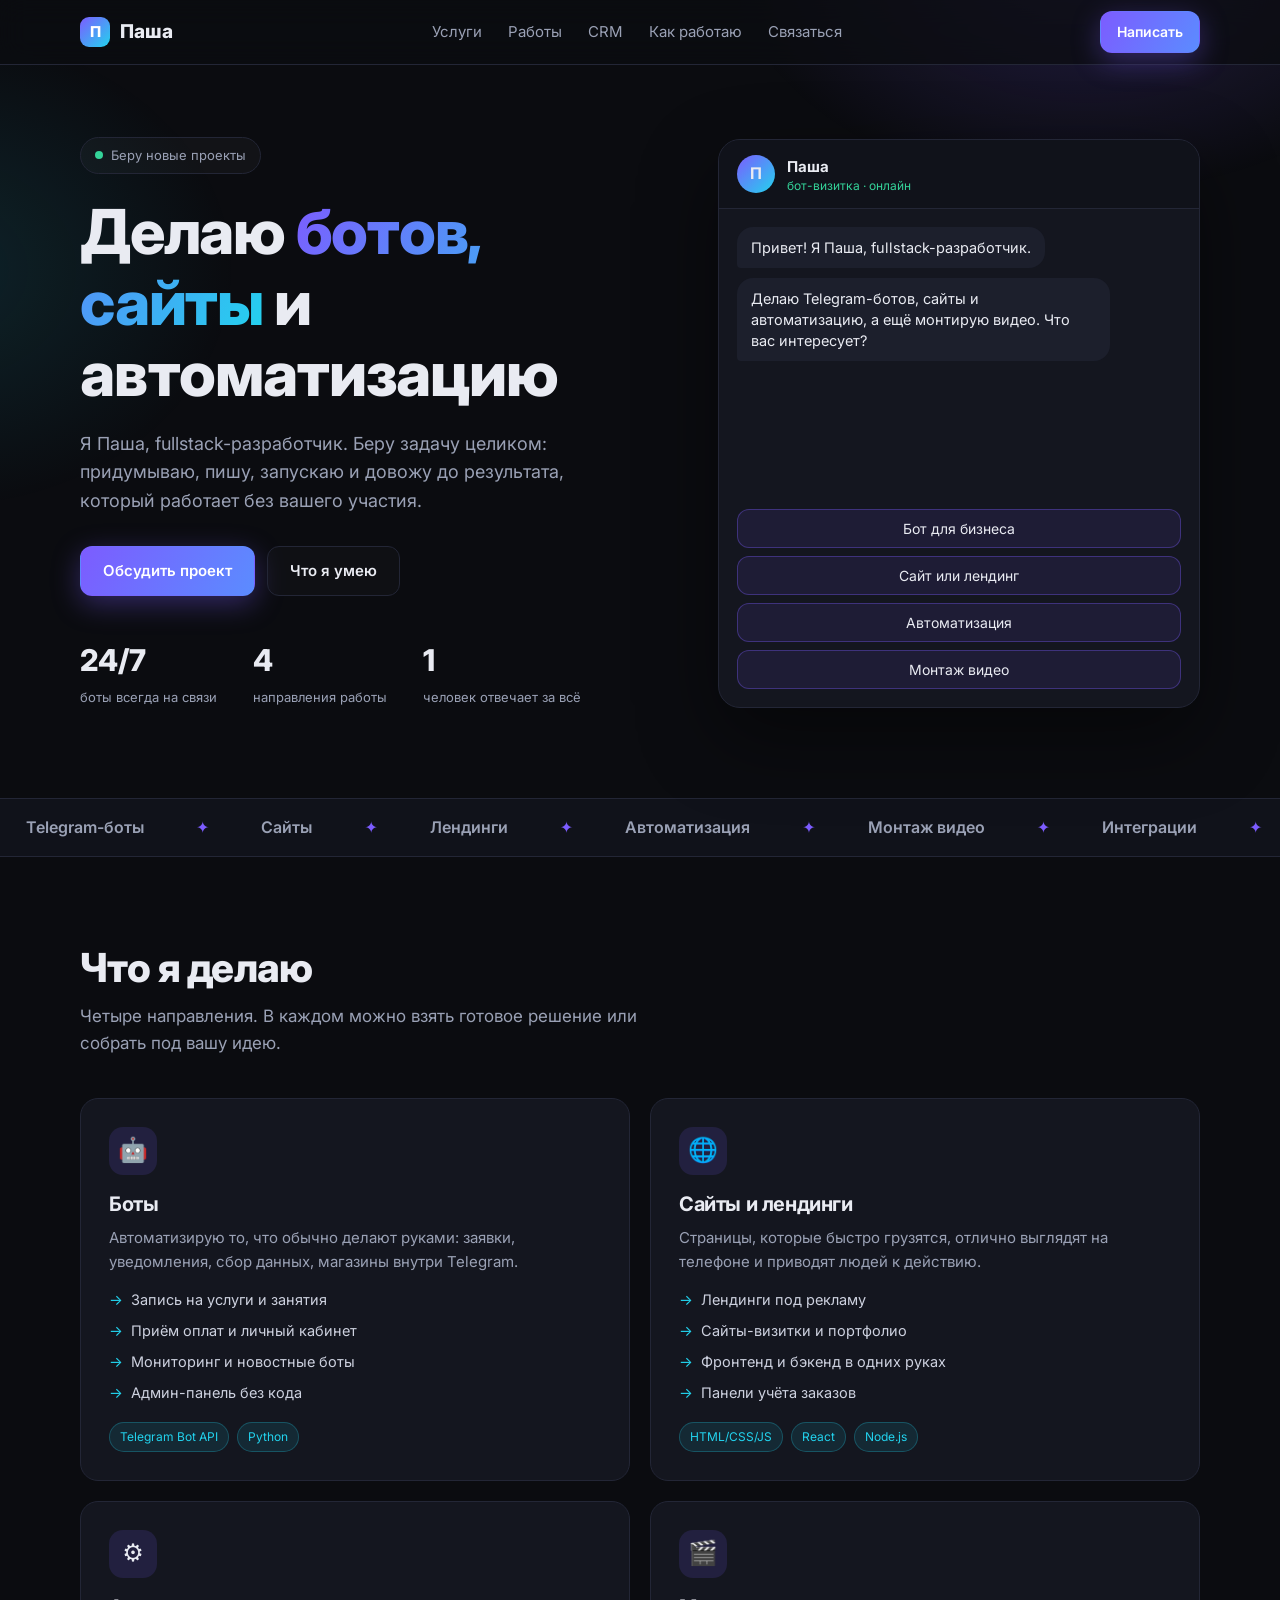
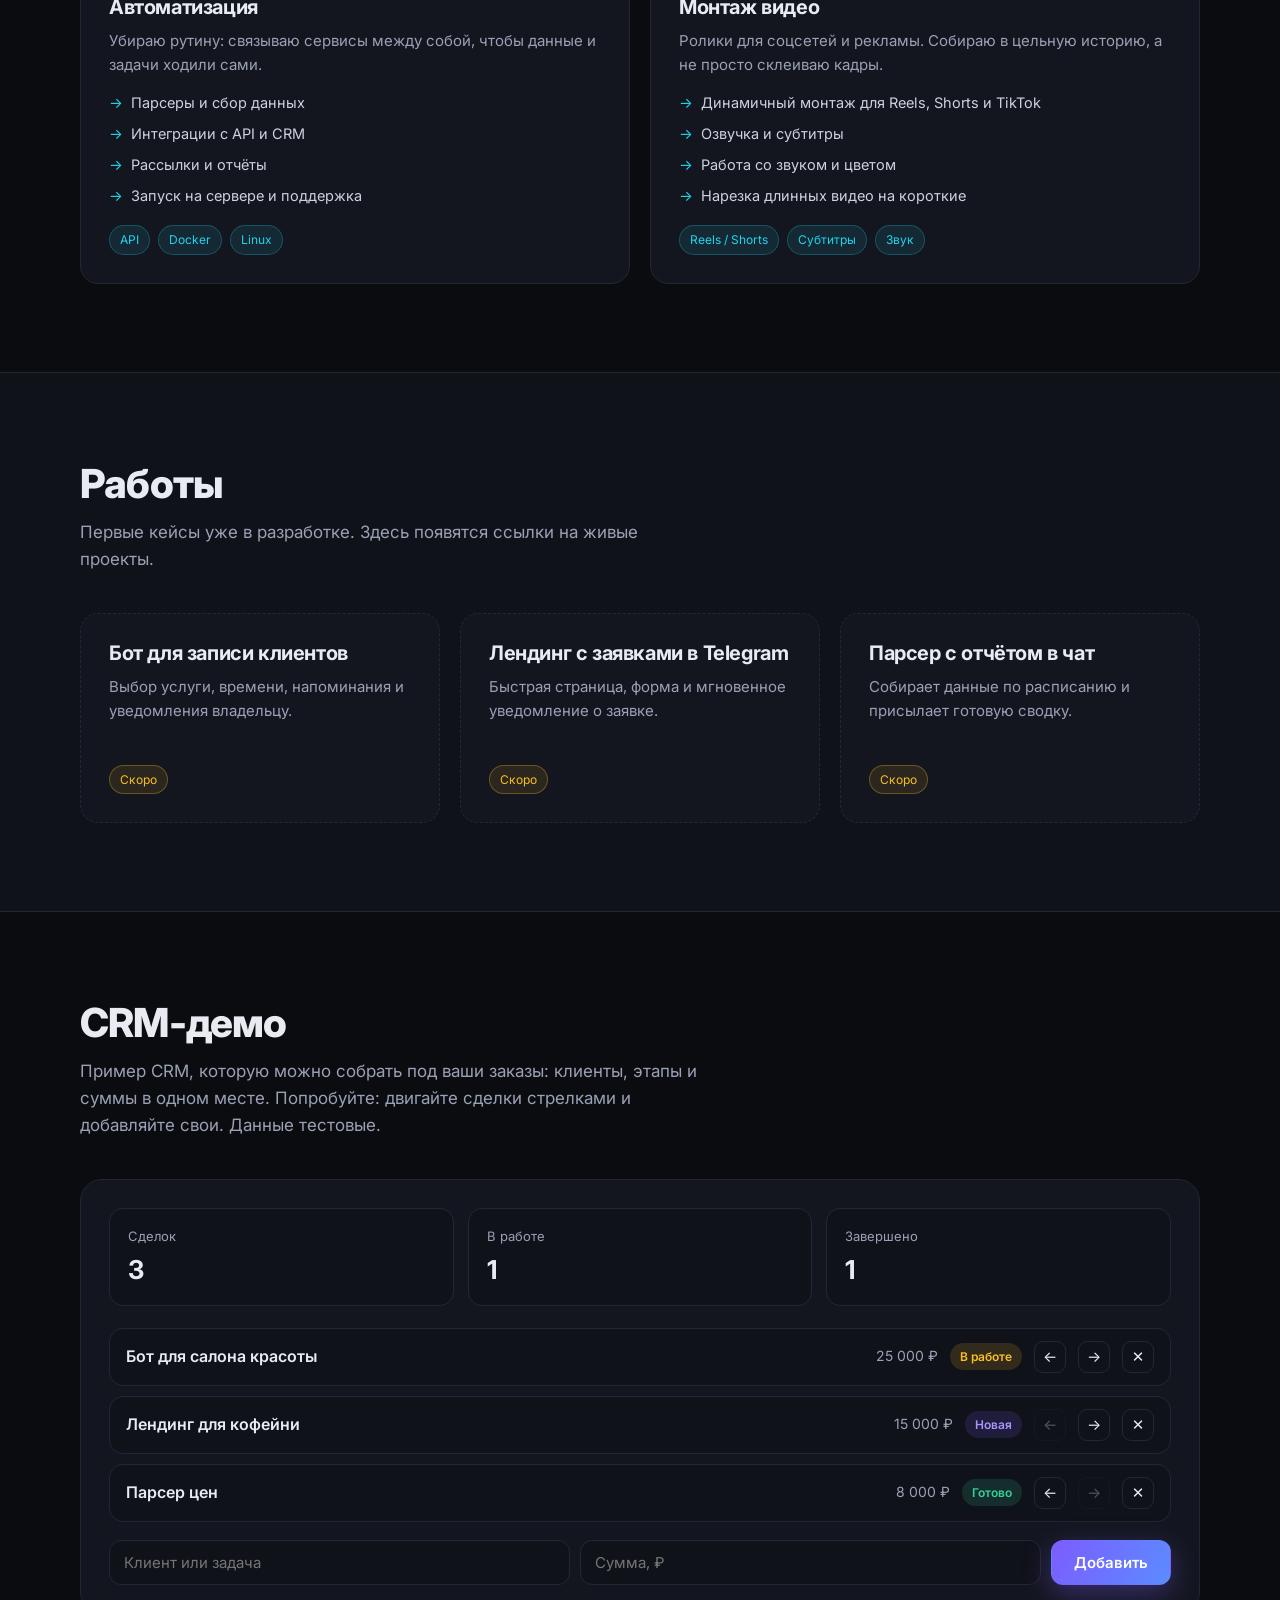
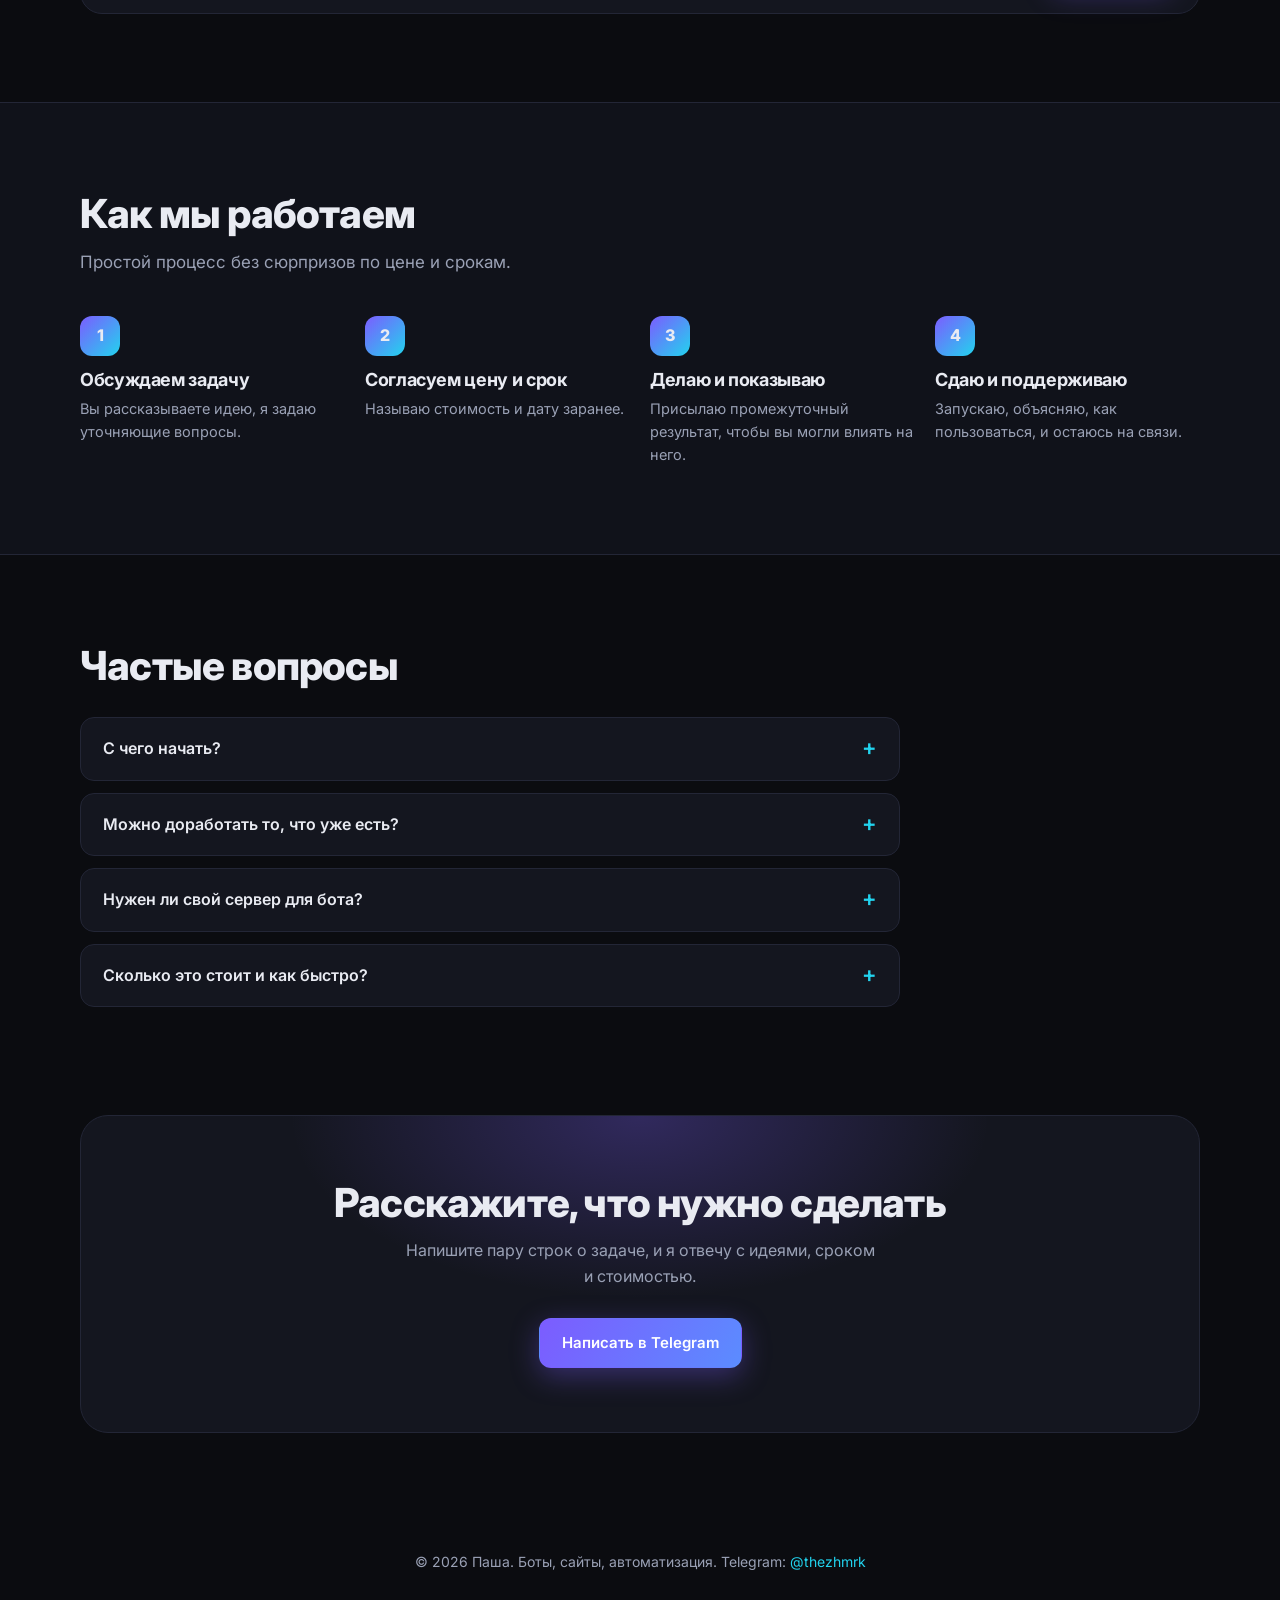
==== index.html @ 97ce2afe "Rename index.html портфолио github to index.html" ====
<!doctype html>
<html lang="ru">
<head>
<meta charset="utf-8">
<meta name="viewport" content="width=device-width, initial-scale=1, viewport-fit=cover">
<title>Паша — fullstack-разработчик: боты, сайты, автоматизация</title>
<meta name="description" content="Паша — fullstack-разработчик. Делаю Telegram-ботов, сайты, лендинги и автоматизацию под ключ.">
<meta name="theme-color" content="#0b0c10">
<meta property="og:title" content="Паша — fullstack-разработчик">
<meta property="og:description" content="Боты, сайты, лендинги и автоматизация под ключ.">
<meta property="og:type" content="website">
<link rel="preconnect" href="https://fonts.googleapis.com">
<link rel="preconnect" href="https://fonts.gstatic.com" crossorigin>
<link href="https://fonts.googleapis.com/css2?family=Inter:wght@400;500;600;700;800&display=swap" rel="stylesheet">
<style>
:root{
  --bg:#0b0c10; --bg2:#10121a; --card:#14161f; --line:#232636;
  --text:#e9ebf2; --muted:#9aa1b5;
  --accent:#7c5cff; --accent2:#22d3ee; --ok:#34d399; --warn:#fbbf24;
  --radius:18px;
}
*{box-sizing:border-box;margin:0;padding:0}
html{scroll-behavior:smooth;scroll-padding-top:80px}
body{
  background:var(--bg);color:var(--text);
  font-family:Inter,system-ui,-apple-system,"Segoe UI",Roboto,sans-serif;
  line-height:1.6;-webkit-font-smoothing:antialiased;overflow-x:hidden;
}
body::before{
  content:"";position:fixed;inset:0;z-index:-1;pointer-events:none;
  background:
    radial-gradient(600px 400px at 85% -5%,rgba(124,92,255,.22),transparent 60%),
    radial-gradient(500px 400px at -5% 30%,rgba(34,211,238,.12),transparent 60%);
}
a{color:inherit;text-decoration:none}
.wrap{width:min(1120px,100% - 40px);margin-inline:auto}
section{padding:88px 0}
h1,h2,h3{line-height:1.15;letter-spacing:-.02em}
h2{font-size:clamp(28px,4vw,40px);font-weight:800;margin-bottom:12px}
.lead{color:var(--muted);max-width:620px;font-size:17px;margin-bottom:40px}
.grad{background:linear-gradient(120deg,var(--accent),var(--accent2));-webkit-background-clip:text;background-clip:text;color:transparent}

/* nav */
header{
  position:sticky;top:0;z-index:50;
  background:rgba(11,12,16,.75);backdrop-filter:blur(14px);-webkit-backdrop-filter:blur(14px);
  border-bottom:1px solid var(--line);
}
.nav{display:flex;align-items:center;justify-content:space-between;height:64px;gap:16px}
.logo{font-weight:800;font-size:19px;display:flex;align-items:center;gap:10px}
.logo i{
  width:30px;height:30px;border-radius:9px;display:grid;place-items:center;font-style:normal;font-size:15px;
  background:linear-gradient(135deg,var(--accent),var(--accent2));color:#fff;
}
.links{display:flex;gap:26px;font-size:15px;color:var(--muted)}
.links a:hover{color:var(--text)}
.btn{
  display:inline-flex;align-items:center;justify-content:center;gap:8px;
  padding:12px 22px;border-radius:12px;font-weight:600;font-size:15px;cursor:pointer;border:1px solid transparent;
  transition:transform .15s,box-shadow .2s,background .2s;font-family:inherit;
}
.btn:active{transform:scale(.97)}
.btn.primary{background:linear-gradient(120deg,var(--accent),#5b8cff);color:#fff;box-shadow:0 8px 28px rgba(124,92,255,.35)}
.btn.primary:hover{box-shadow:0 10px 36px rgba(124,92,255,.55);transform:translateY(-1px)}
.btn.ghost{border-color:var(--line);background:rgba(255,255,255,.02);color:var(--text)}
.btn.ghost:hover{border-color:var(--accent);background:rgba(124,92,255,.08)}
.btn.sm{padding:9px 16px;font-size:14px}

/* hero */
.hero{padding-top:72px}
.hero-grid{display:grid;grid-template-columns:1.1fr .9fr;gap:48px;align-items:center}
.badge{
  display:inline-flex;align-items:center;gap:8px;padding:7px 14px;border-radius:99px;
  border:1px solid var(--line);background:rgba(255,255,255,.03);font-size:13px;color:var(--muted);margin-bottom:22px;
}
.dot{width:8px;height:8px;border-radius:50%;background:var(--ok);box-shadow:0 0 0 0 rgba(52,211,153,.7);animation:pulse 2s infinite}
@keyframes pulse{70%{box-shadow:0 0 0 9px rgba(52,211,153,0)}100%{box-shadow:0 0 0 0 rgba(52,211,153,0)}}
.hero h1{font-size:clamp(36px,6vw,62px);font-weight:800;margin-bottom:20px}
.hero p.sub{font-size:18px;color:var(--muted);max-width:540px;margin-bottom:30px}
.cta{display:flex;flex-wrap:wrap;gap:12px;margin-bottom:40px}
.stats{display:flex;gap:36px;flex-wrap:wrap}
.stat b{display:block;font-size:30px;font-weight:800}
.stat span{font-size:13px;color:var(--muted)}

/* chat */
.chat{
  background:var(--card);border:1px solid var(--line);border-radius:22px;overflow:hidden;
  box-shadow:0 30px 80px rgba(0,0,0,.45);
}
.chat-top{display:flex;align-items:center;gap:12px;padding:14px 18px;border-bottom:1px solid var(--line);background:var(--bg2)}
.ava{width:38px;height:38px;border-radius:50%;display:grid;place-items:center;font-weight:700;background:linear-gradient(135deg,var(--accent),var(--accent2))}
.chat-top small{display:block;color:var(--ok);font-size:12px;line-height:1.2}
.chat-top strong{font-size:15px;line-height:1.2}
.back{
  margin-left:auto;font-family:inherit;font-size:13px;font-weight:600;color:var(--text);cursor:pointer;
  padding:7px 12px;border-radius:10px;background:rgba(124,92,255,.14);border:1px solid rgba(124,92,255,.4);transition:.2s;
}
.back:hover{background:rgba(124,92,255,.3)}
.back[hidden]{display:none}
.opts button.ghost{background:transparent;border-color:var(--line);color:var(--muted)}
.opts button.ghost:hover{border-color:var(--accent);color:var(--text)}
.msgs{padding:18px;height:300px;overflow-y:auto;display:flex;flex-direction:column;gap:10px;scrollbar-width:thin}
.msg{max-width:84%;padding:10px 14px;border-radius:16px;font-size:14.5px;line-height:1.45;animation:pop .25s ease}
@keyframes pop{from{opacity:0;transform:translateY(6px)}to{opacity:1;transform:none}}
.msg.bot{background:#1c1f2c;border-bottom-left-radius:4px;align-self:flex-start}
.msg.me{background:linear-gradient(120deg,var(--accent),#5b8cff);border-bottom-right-radius:4px;align-self:flex-end}
.typing{display:flex;gap:4px;padding:14px}
.typing span{width:6px;height:6px;border-radius:50%;background:var(--muted);animation:bl 1s infinite}
.typing span:nth-child(2){animation-delay:.15s}.typing span:nth-child(3){animation-delay:.3s}
@keyframes bl{0%,60%,100%{opacity:.3}30%{opacity:1}}
.opts{display:flex;flex-direction:column;gap:8px;padding:0 18px 18px}
.opts button{
  font-family:inherit;font-size:14px;color:var(--text);padding:10px 14px;border-radius:12px;cursor:pointer;
  background:rgba(124,92,255,.1);border:1px solid rgba(124,92,255,.35);transition:.2s;text-align:center;
}
.opts button:hover{background:rgba(124,92,255,.25)}

/* marquee */
.marquee{border-block:1px solid var(--line);background:var(--bg2);overflow:hidden;padding:16px 0}
.track{display:flex;width:max-content;animation:scroll 28s linear infinite}
.track span{padding:0 26px;font-weight:600;color:var(--muted);white-space:nowrap}
.track span::after{content:"✦";margin-left:52px;color:var(--accent)}
@keyframes scroll{to{transform:translateX(-50%)}}

/* cards */
.grid3{display:grid;grid-template-columns:repeat(3,1fr);gap:20px}
.grid4{display:grid;grid-template-columns:repeat(2,1fr);gap:20px}
.card{
  background:var(--card);border:1px solid var(--line);border-radius:var(--radius);padding:28px;
  transition:transform .25s,border-color .25s,box-shadow .25s;
}
.card:hover{transform:translateY(-4px);border-color:rgba(124,92,255,.55);box-shadow:0 18px 50px rgba(124,92,255,.12)}
.ico{width:48px;height:48px;border-radius:14px;display:grid;place-items:center;font-size:24px;margin-bottom:18px;background:rgba(124,92,255,.14)}
.card h3{font-size:20px;margin-bottom:10px}
.card p{color:var(--muted);font-size:15px;margin-bottom:14px}
.card ul{list-style:none;display:grid;gap:8px;font-size:14.5px}
.card li{padding-left:22px;position:relative;color:#cdd1df}
.card li::before{content:"→";position:absolute;left:0;color:var(--accent2)}
.tags{display:flex;gap:8px;flex-wrap:wrap;margin-top:18px}
.tag{font-size:12px;padding:4px 10px;border-radius:99px;background:rgba(34,211,238,.1);color:var(--accent2);border:1px solid rgba(34,211,238,.25)}

/* works */
.work{min-height:210px;display:flex;flex-direction:column;justify-content:space-between;border-style:dashed}
.work .tag{align-self:flex-start;background:rgba(251,191,36,.1);color:var(--warn);border-color:rgba(251,191,36,.3)}

/* crm */
.crm{background:var(--card);border:1px solid var(--line);border-radius:22px;padding:28px}
.crm-stats{display:grid;grid-template-columns:repeat(3,1fr);gap:14px;margin-bottom:22px}
.crm-stats div{background:var(--bg2);border:1px solid var(--line);border-radius:14px;padding:14px 18px}
.crm-stats small{color:var(--muted);font-size:13px}
.crm-stats b{display:block;font-size:26px}
.deals{display:grid;gap:10px;margin-bottom:18px;min-height:60px}
.deal{
  display:flex;align-items:center;gap:12px;padding:12px 16px;border-radius:14px;background:var(--bg2);border:1px solid var(--line);
  animation:pop .25s ease;flex-wrap:wrap;
}
.deal .n{flex:1;min-width:120px;font-weight:600;word-break:break-word}
.deal .s{color:var(--muted);font-size:14px}
.stage{font-size:12px;font-weight:600;padding:4px 10px;border-radius:99px}
.st0{background:rgba(124,92,255,.15);color:#a994ff}
.st1{background:rgba(251,191,36,.14);color:var(--warn)}
.st2{background:rgba(52,211,153,.14);color:var(--ok)}
.deal button{
  width:32px;height:32px;border-radius:9px;border:1px solid var(--line);background:transparent;color:var(--text);
  cursor:pointer;font-size:15px;transition:.2s;font-family:inherit;
}
.deal button:hover:not(:disabled){border-color:var(--accent);background:rgba(124,92,255,.15)}
.deal button:disabled{opacity:.3;cursor:default}
.crm form{display:flex;gap:10px;flex-wrap:wrap}
.crm input{
  flex:1;min-width:140px;padding:12px 14px;border-radius:12px;border:1px solid var(--line);
  background:var(--bg2);color:var(--text);font-family:inherit;font-size:15px;outline:none;
}
.crm input:focus{border-color:var(--accent)}

/* process */
.steps{display:grid;grid-template-columns:repeat(4,1fr);gap:20px;counter-reset:s}
.step{counter-increment:s;position:relative;padding-top:54px}
.step::before{
  content:counter(s);position:absolute;top:0;left:0;width:40px;height:40px;border-radius:12px;display:grid;place-items:center;
  font-weight:800;background:linear-gradient(135deg,var(--accent),var(--accent2));
}
.step h3{font-size:18px;margin-bottom:6px}
.step p{color:var(--muted);font-size:14.5px}

/* faq */
.faq{display:grid;gap:12px;max-width:820px}
details{background:var(--card);border:1px solid var(--line);border-radius:14px;padding:18px 22px;transition:border-color .2s}
details[open]{border-color:rgba(124,92,255,.5)}
summary{cursor:pointer;font-weight:600;list-style:none;display:flex;justify-content:space-between;gap:12px}
summary::-webkit-details-marker{display:none}
summary::after{content:"+";color:var(--accent2);font-size:22px;line-height:1;transition:transform .2s}
details[open] summary::after{transform:rotate(45deg)}
details p{margin-top:12px;color:var(--muted)}

/* contact */
.contact{
  text-align:center;border-radius:28px;padding:64px 24px;border:1px solid var(--line);
  background:radial-gradient(500px 260px at 50% 0,rgba(124,92,255,.28),transparent 70%),var(--card);
}
.contact p{color:var(--muted);max-width:480px;margin:0 auto 28px}
footer{padding:30px 0 40px;text-align:center;color:var(--muted);font-size:14px}
footer a{color:var(--accent2)}

/* reveal */
.rv{opacity:0;transform:translateY(22px);transition:opacity .7s,transform .7s}
.rv.in{opacity:1;transform:none}

@media (max-width:900px){
  .hero-grid{grid-template-columns:1fr}
  .grid3,.grid4{grid-template-columns:1fr}
  .steps{grid-template-columns:1fr 1fr}
  .links{display:none}
  section{padding:64px 0}
}
@media (max-width:520px){
  .steps{grid-template-columns:1fr}
  .crm-stats{grid-template-columns:1fr}
  .stats{gap:24px}
}
@media (prefers-reduced-motion:reduce){
  *{animation:none!important;transition:none!important;scroll-behavior:auto!important}
  .rv{opacity:1;transform:none}
}
</style>
</head>
<body id="top">

<header>
  <div class="wrap nav">
    <a href="#top" class="logo"><i>П</i>Паша</a>
    <nav class="links">
      <a href="#services">Услуги</a>
      <a href="#works">Работы</a>
      <a href="#crm">CRM</a>
      <a href="#process">Как работаю</a>
      <a href="#contact">Связаться</a>
    </nav>
    <a class="btn primary sm" href="https://t.me/thezhmrk" target="_blank" rel="noopener">Написать</a>
  </div>
</header>

<main>
<section class="hero">
  <div class="wrap hero-grid">
    <div class="rv">
      <div class="badge"><span class="dot"></span>Беру новые проекты</div>
      <h1>Делаю <span class="grad">ботов, сайты</span> и автоматизацию</h1>
      <p class="sub">Я Паша, fullstack-разработчик. Беру задачу целиком: придумываю, пишу, запускаю и довожу до результата, который работает без вашего участия.</p>
      <div class="cta">
        <a class="btn primary" href="#contact">Обсудить проект</a>
        <a class="btn ghost" href="#services">Что я умею</a>
      </div>
      <div class="stats">
        <div class="stat"><b>24/7</b><span>боты всегда на связи</span></div>
        <div class="stat"><b>4</b><span>направления работы</span></div>
        <div class="stat"><b>1</b><span>человек отвечает за всё</span></div>
      </div>
    </div>

    <div class="chat rv" aria-label="Демо бота-визитки">
      <div class="chat-top">
        <div class="ava">П</div>
        <div><strong>Паша</strong><small>бот-визитка · онлайн</small></div>
        <button class="back" id="back" type="button" hidden>← Назад</button>
      </div>
      <div class="msgs" id="msgs" aria-live="polite"></div>
      <div class="opts" id="opts"></div>
    </div>
  </div>
</section>

<div class="marquee" aria-hidden="true">
  <div class="track">
    <span>Telegram-боты</span><span>Сайты</span><span>Лендинги</span><span>Автоматизация</span><span>Монтаж видео</span><span>Интеграции</span><span>Fullstack</span>
    <span>Telegram-боты</span><span>Сайты</span><span>Лендинги</span><span>Автоматизация</span><span>Монтаж видео</span><span>Интеграции</span><span>Fullstack</span>
  </div>
</div>

<section id="services">
  <div class="wrap">
    <h2 class="rv">Что я делаю</h2>
    <p class="lead rv">Четыре направления. В каждом можно взять готовое решение или собрать под вашу идею.</p>
    <div class="grid4">
      <article class="card rv">
        <div class="ico">🤖</div>
        <h3>Боты</h3>
        <p>Автоматизирую то, что обычно делают руками: заявки, уведомления, сбор данных, магазины внутри Telegram.</p>
        <ul>
          <li>Запись на услуги и занятия</li>
          <li>Приём оплат и личный кабинет</li>
          <li>Мониторинг и новостные боты</li>
          <li>Админ-панель без кода</li>
        </ul>
        <div class="tags"><span class="tag">Telegram Bot API</span><span class="tag">Python</span></div>
      </article>
      <article class="card rv">
        <div class="ico">🌐</div>
        <h3>Сайты и лендинги</h3>
        <p>Страницы, которые быстро грузятся, отлично выглядят на телефоне и приводят людей к действию.</p>
        <ul>
          <li>Лендинги под рекламу</li>
          <li>Сайты-визитки и портфолио</li>
          <li>Фронтенд и бэкенд в одних руках</li>
          <li>Панели учёта заказов</li>
        </ul>
        <div class="tags"><span class="tag">HTML/CSS/JS</span><span class="tag">React</span><span class="tag">Node.js</span></div>
      </article>
      <article class="card rv">
        <div class="ico">⚙️</div>
        <h3>Автоматизация</h3>
        <p>Убираю рутину: связываю сервисы между собой, чтобы данные и задачи ходили сами.</p>
        <ul>
          <li>Парсеры и сбор данных</li>
          <li>Интеграции с API и CRM</li>
          <li>Рассылки и отчёты</li>
          <li>Запуск на сервере и поддержка</li>
        </ul>
        <div class="tags"><span class="tag">API</span><span class="tag">Docker</span><span class="tag">Linux</span></div>
      </article>
      <article class="card rv">
        <div class="ico">🎬</div>
        <h3>Монтаж видео</h3>
        <p>Ролики для соцсетей и рекламы. Собираю в цельную историю, а не просто склеиваю кадры.</p>
        <ul>
          <li>Динамичный монтаж для Reels, Shorts и TikTok</li>
          <li>Озвучка и субтитры</li>
          <li>Работа со звуком и цветом</li>
          <li>Нарезка длинных видео на короткие</li>
        </ul>
        <div class="tags"><span class="tag">Reels / Shorts</span><span class="tag">Субтитры</span><span class="tag">Звук</span></div>
      </article>
    </div>
  </div>
</section>

<section id="works" style="background:var(--bg2);border-block:1px solid var(--line)">
  <div class="wrap">
    <h2 class="rv">Работы</h2>
    <p class="lead rv">Первые кейсы уже в разработке. Здесь появятся ссылки на живые проекты.</p>
    <div class="grid3">
      <div class="card work rv"><div><h3>Бот для записи клиентов</h3><p>Выбор услуги, времени, напоминания и уведомления владельцу.</p></div><span class="tag">Скоро</span></div>
      <div class="card work rv"><div><h3>Лендинг с заявками в Telegram</h3><p>Быстрая страница, форма и мгновенное уведомление о заявке.</p></div><span class="tag">Скоро</span></div>
      <div class="card work rv"><div><h3>Парсер с отчётом в чат</h3><p>Собирает данные по расписанию и присылает готовую сводку.</p></div><span class="tag">Скоро</span></div>
    </div>
  </div>
</section>

<section id="crm">
  <div class="wrap">
    <h2 class="rv">CRM-демо</h2>
    <p class="lead rv">Пример CRM, которую можно собрать под ваши заказы: клиенты, этапы и суммы в одном месте. Попробуйте: двигайте сделки стрелками и добавляйте свои. Данные тестовые.</p>
    <div class="crm rv">
      <div class="crm-stats">
        <div><small>Сделок</small><b id="c-all">0</b></div>
        <div><small>В работе</small><b id="c-work">0</b></div>
        <div><small>Завершено</small><b id="c-done">0</b></div>
      </div>
      <div class="deals" id="deals"></div>
      <form id="dealForm">
        <input id="dName" placeholder="Клиент или задача" maxlength="40" required aria-label="Клиент или задача">
        <input id="dSum" type="number" min="0" placeholder="Сумма, ₽" aria-label="Сумма">
        <button class="btn primary" type="submit">Добавить</button>
      </form>
    </div>
  </div>
</section>

<section id="process" style="background:var(--bg2);border-block:1px solid var(--line)">
  <div class="wrap">
    <h2 class="rv">Как мы работаем</h2>
    <p class="lead rv">Простой процесс без сюрпризов по цене и срокам.</p>
    <div class="steps">
      <div class="step rv"><h3>Обсуждаем задачу</h3><p>Вы рассказываете идею, я задаю уточняющие вопросы.</p></div>
      <div class="step rv"><h3>Согласуем цену и срок</h3><p>Называю стоимость и дату заранее.</p></div>
      <div class="step rv"><h3>Делаю и показываю</h3><p>Присылаю промежуточный результат, чтобы вы могли влиять на него.</p></div>
      <div class="step rv"><h3>Сдаю и поддерживаю</h3><p>Запускаю, объясняю, как пользоваться, и остаюсь на связи.</p></div>
    </div>
  </div>
</section>

<section id="faq">
  <div class="wrap">
    <h2 class="rv">Частые вопросы</h2>
    <div class="faq" style="margin-top:28px">
      <details class="rv"><summary>С чего начать?</summary><p>Напишите мне в Telegram и опишите идею своими словами. Остальное уточню сам и предложу решение.</p></details>
      <details class="rv"><summary>Можно доработать то, что уже есть?</summary><p>Да. Могу взять готового бота или сайт, добавить функции, исправить ошибки или перенести на другой хостинг.</p></details>
      <details class="rv"><summary>Нужен ли свой сервер для бота?</summary><p>Бот должен работать постоянно, поэтому ему нужен сервер. Помогу выбрать, настроить и запустить.</p></details>
      <details class="rv"><summary>Сколько это стоит и как быстро?</summary><p>Зависит от задачи. После короткого обсуждения называю точную цену и срок, и они не меняются по ходу работы.</p></details>
    </div>
  </div>
</section>

<section id="contact" style="padding-top:20px">
  <div class="wrap">
    <div class="contact rv">
      <h2>Расскажите, что нужно сделать</h2>
      <p>Напишите пару строк о задаче, и я отвечу с идеями, сроком и стоимостью.</p>
      <a class="btn primary" href="https://t.me/thezhmrk" target="_blank" rel="noopener">Написать в Telegram</a>
    </div>
  </div>
</section>
</main>

<footer>
  <div class="wrap">© <span id="year">2026</span> Паша. Боты, сайты, автоматизация. Telegram: <a href="https://t.me/thezhmrk" target="_blank" rel="noopener">@thezhmrk</a></div>
</footer>

<script>
/* год в подвале */
document.getElementById('year').textContent = new Date().getFullYear();

/* появление блоков при прокрутке */
(function(){
  var els = document.querySelectorAll('.rv');
  if(!('IntersectionObserver' in window)){ els.forEach(function(e){e.classList.add('in')}); return; }
  var io = new IntersectionObserver(function(entries){
    entries.forEach(function(en){ if(en.isIntersecting){ en.target.classList.add('in'); io.unobserve(en.target); } });
  },{threshold:.12});
  els.forEach(function(e){ io.observe(e); });
})();

/* демо-бот */
(function(){
  var msgs = document.getElementById('msgs');
  var opts = document.getElementById('opts');
  var tree = {
    start: {
      text: ['Привет! Я Паша, fullstack-разработчик.', 'Делаю Telegram-ботов, сайты и автоматизацию, а ещё монтирую видео. Что вас интересует?'],
      options: [['Бот для бизнеса','bot'],['Сайт или лендинг','site'],['Автоматизация','auto'],['Монтаж видео','video']]
    },
    menu: {
      text: ['Хорошо, выберите другое направление:'],
      options: [['Бот для бизнеса','bot'],['Сайт или лендинг','site'],['Автоматизация','auto'],['Монтаж видео','video']]
    },
    bot: {
      text: ['Боты принимают заявки, оплаты, отвечают клиентам и шлют уведомления. Работают круглосуточно.', 'Хотите обсудить свою идею?'],
      options: [['Да, написать Паше','contact'],['← Назад','menu']]
    },
    site: {
      text: ['Делаю быстрые лендинги и сайты, которые удобно открывать с телефона. Сразу подключаю заявки в Telegram.', 'Обсудим ваш проект?'],
      options: [['Да, написать Паше','contact'],['← Назад','menu']]
    },
    auto: {
      text: ['Парсеры, интеграции с сервисами, отчёты и рассылки. Всё, что сейчас делается руками, можно отдать скрипту.', 'Расскажете, что хотите автоматизировать?'],
      options: [['Да, написать Паше','contact'],['← Назад','menu']]
    },
    video: {
      text: ['Монтирую ролики для соцсетей и рекламы: ритм, звук, субтитры и озвучка.', 'Есть исходники и идея?'],
      options: [['Да, написать Паше','contact'],['← Назад','menu']]
    },
    contact: { text:['Отлично! Открываю Telegram…'], options:[] }
  };
  function add(text, who){
    var d = document.createElement('div');
    d.className = 'msg ' + who; d.textContent = text;
    msgs.appendChild(d); msgs.scrollTop = msgs.scrollHeight; return d;
  }
  function typing(){
    var d = document.createElement('div');
    d.className = 'msg bot typing'; d.innerHTML = '<span></span><span></span><span></span>';
    msgs.appendChild(d); msgs.scrollTop = msgs.scrollHeight; return d;
  }
  var run = 0, backBtn = document.getElementById('back');
  function play(key){
    var node = tree[key]; opts.innerHTML = '';
    var my = ++run, i = 0;
    backBtn.hidden = (key === 'start' || key === 'menu');
    (function next(){
      if(my !== run) return;
      if(i >= node.text.length){
        node.options.forEach(function(o){
          var b = document.createElement('button'); b.textContent = o[0];
          if(o[1] === 'menu') b.className = 'ghost';
          b.onclick = function(){ add(o[0],'me'); play(o[1]); };
          opts.appendChild(b);
        });
        if(key === 'contact'){ setTimeout(function(){ window.open('https://t.me/thezhmrk','_blank','noopener'); },500); }
        return;
      }
      var t = typing();
      setTimeout(function(){ t.remove(); if(my !== run) return; add(node.text[i],'bot'); i++; next(); }, 500);
    })();
  }
  backBtn.onclick = function(){ add('← Назад','me'); play('menu'); };
  play('start');
})();

/* CRM-демо */
(function(){
  var stages = ['Новая','В работе','Готово'];
  var deals = [
    {n:'Бот для салона красоты', s:25000, st:1},
    {n:'Лендинг для кофейни', s:15000, st:0},
    {n:'Парсер цен', s:8000, st:2}
  ];
  var box = document.getElementById('deals');
  function money(v){ return v ? Number(v).toLocaleString('ru-RU') + ' ₽' : ''; }
  function render(){
    box.innerHTML = '';
    deals.forEach(function(d, i){
      var row = document.createElement('div'); row.className = 'deal';
      var n = document.createElement('span'); n.className = 'n'; n.textContent = d.n;
      var s = document.createElement('span'); s.className = 's'; s.textContent = money(d.s);
      var st = document.createElement('span'); st.className = 'stage st' + d.st; st.textContent = stages[d.st];
      var l = document.createElement('button'); l.textContent = '←'; l.disabled = d.st === 0; l.setAttribute('aria-label','Назад');
      var r = document.createElement('button'); r.textContent = '→'; r.disabled = d.st === 2; r.setAttribute('aria-label','Вперёд');
      var x = document.createElement('button'); x.textContent = '✕'; x.setAttribute('aria-label','Удалить');
      l.onclick = function(){ d.st--; render(); };
      r.onclick = function(){ d.st++; render(); };
      x.onclick = function(){ deals.splice(i,1); render(); };
      [n,s,st,l,r,x].forEach(function(e){ row.appendChild(e); });
      box.appendChild(row);
    });
    document.getElementById('c-all').textContent = deals.length;
    document.getElementById('c-work').textContent = deals.filter(function(d){return d.st===1}).length;
    document.getElementById('c-done').textContent = deals.filter(function(d){return d.st===2}).length;
  }
  document.getElementById('dealForm').addEventListener('submit', function(e){
    e.preventDefault();
    var n = document.getElementById('dName'), s = document.getElementById('dSum');
    if(!n.value.trim()) return;
    deals.unshift({n:n.value.trim(), s:Number(s.value)||0, st:0});
    n.value = ''; s.value = ''; render();
  });
  render();
})();
</script>
</body>
</html>
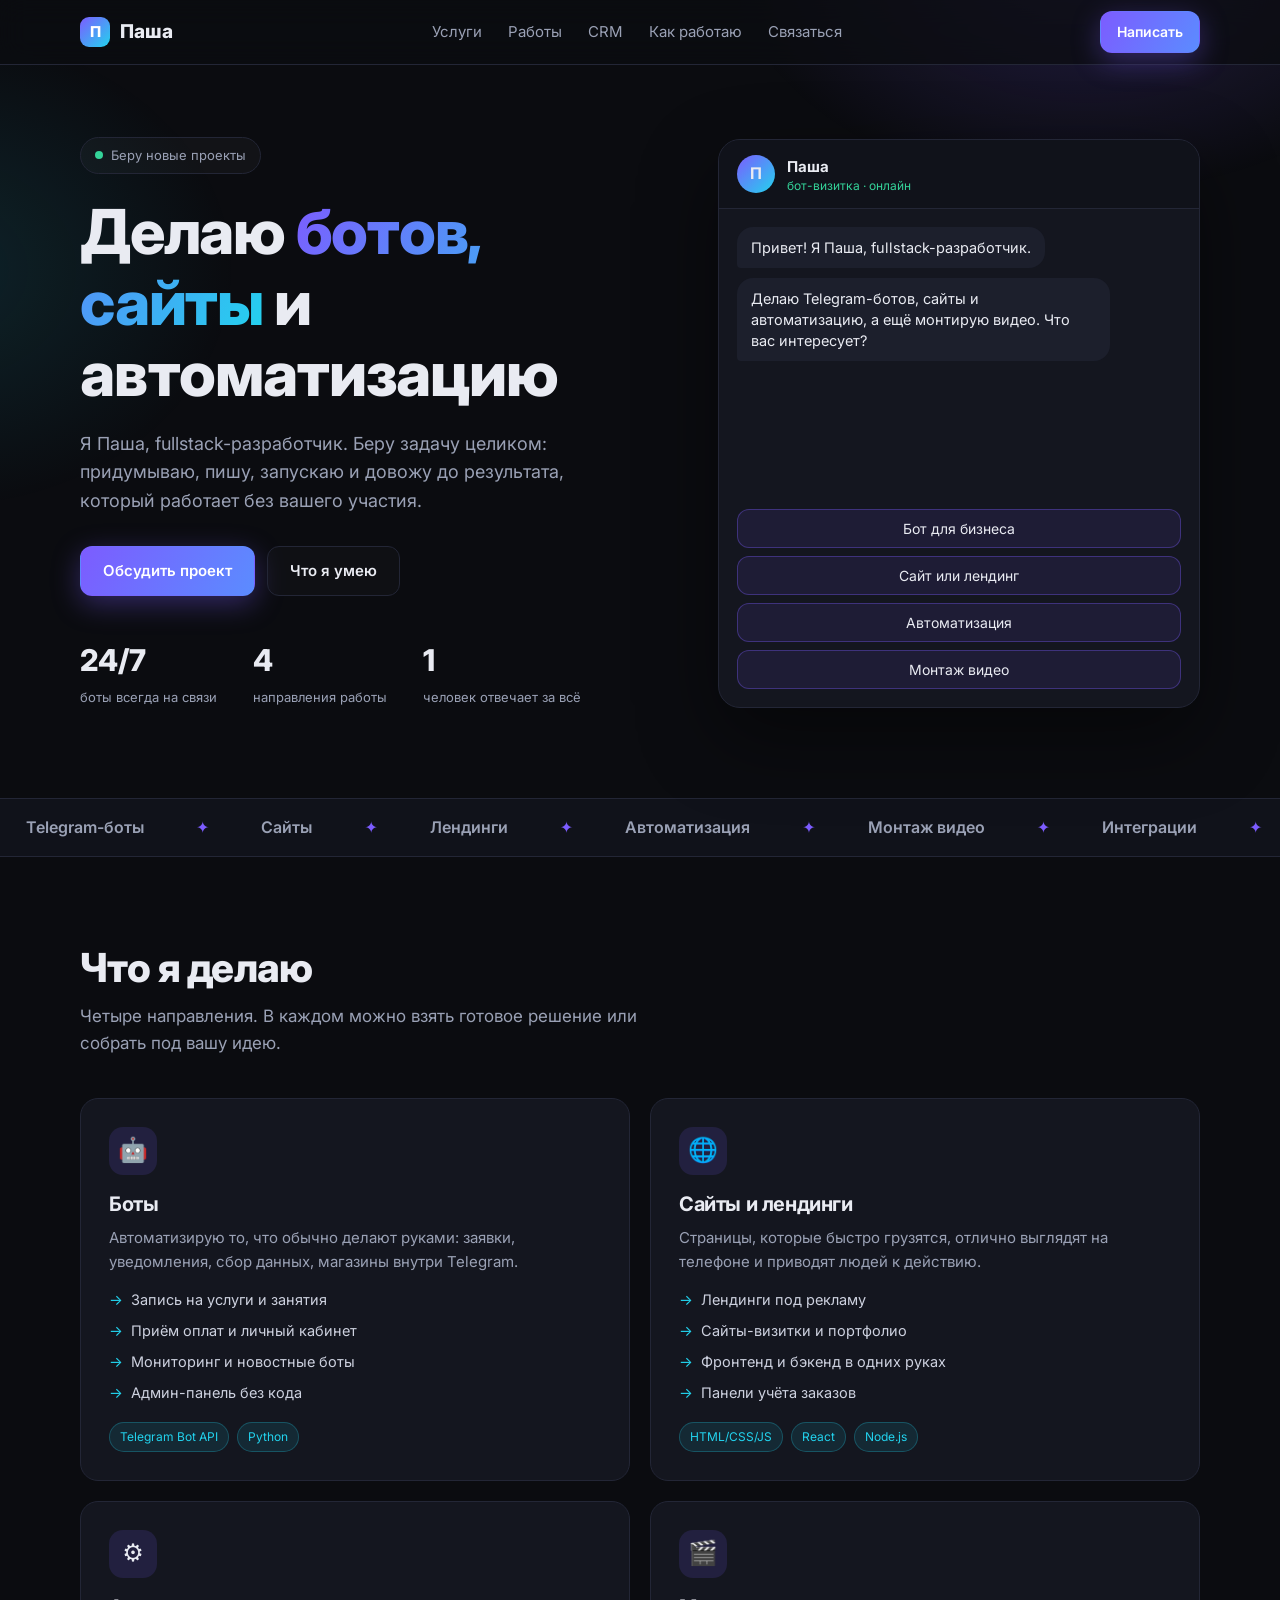
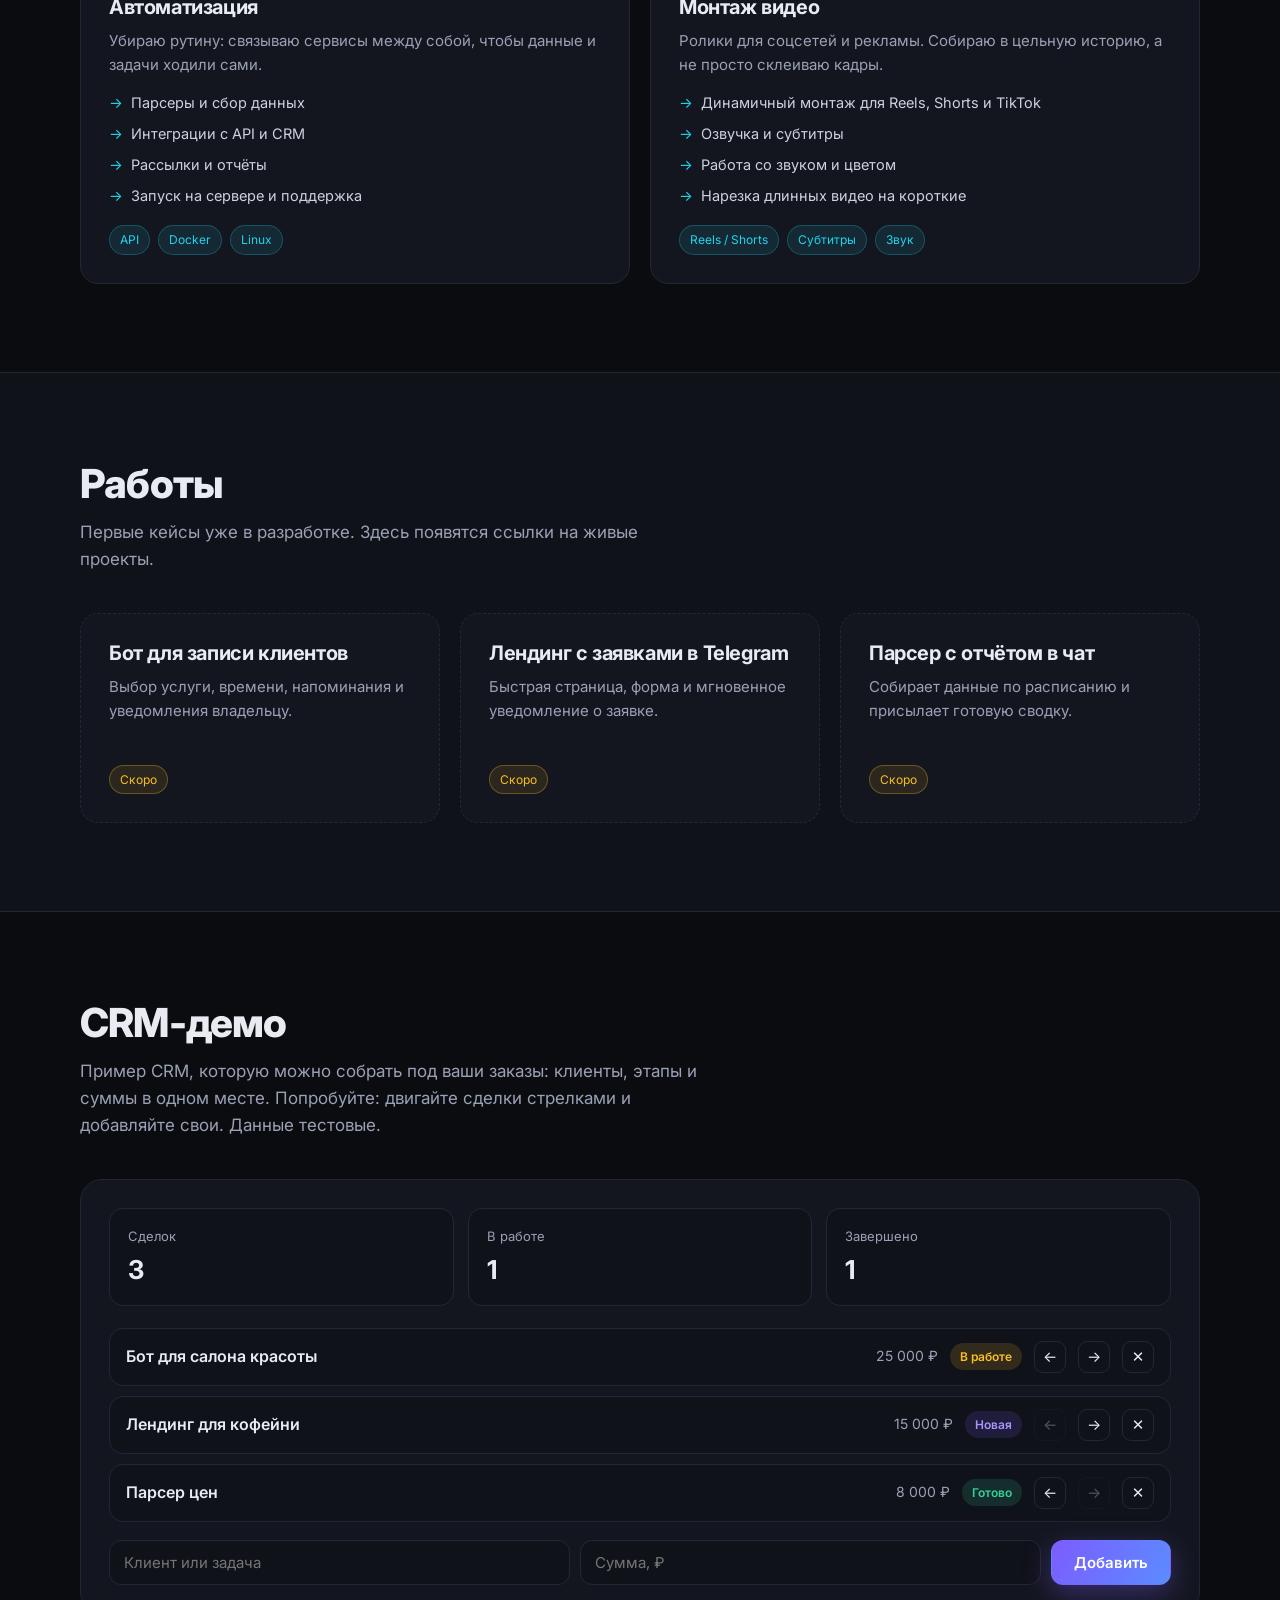
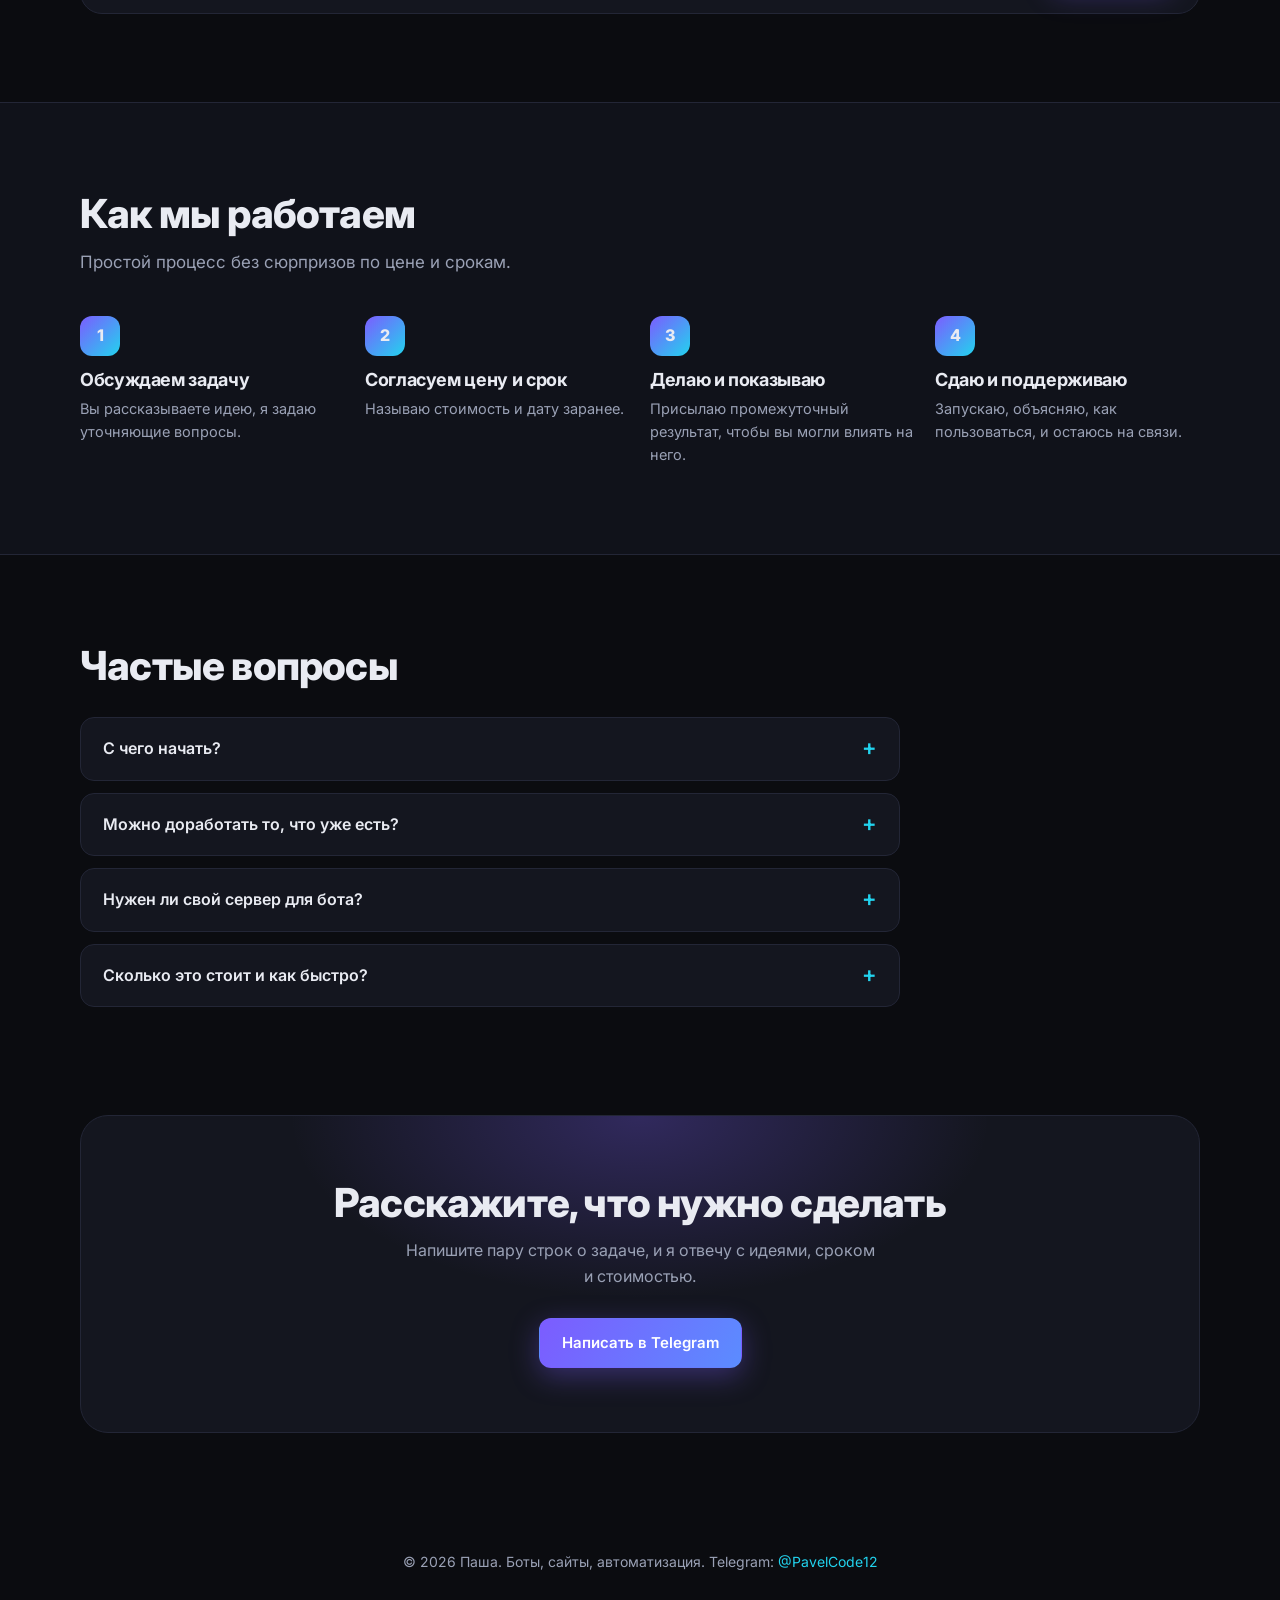
==== commit 6dc8f08f: "Add files via upload" ====
--- a/index.html
+++ b/index.html
@@ -236,7 +236,7 @@
       <a href="#process">Как работаю</a>
       <a href="#contact">Связаться</a>
     </nav>
-    <a class="btn primary sm" href="https://t.me/thezhmrk" target="_blank" rel="noopener">Написать</a>
+    <a class="btn primary sm" href="https://t.me/PavelCode12" target="_blank" rel="noopener">Написать</a>
   </div>
 </header>
 
@@ -396,14 +396,14 @@
     <div class="contact rv">
       <h2>Расскажите, что нужно сделать</h2>
       <p>Напишите пару строк о задаче, и я отвечу с идеями, сроком и стоимостью.</p>
-      <a class="btn primary" href="https://t.me/thezhmrk" target="_blank" rel="noopener">Написать в Telegram</a>
+      <a class="btn primary" href="https://t.me/PavelCode12" target="_blank" rel="noopener">Написать в Telegram</a>
     </div>
   </div>
 </section>
 </main>
 
 <footer>
-  <div class="wrap">© <span id="year">2026</span> Паша. Боты, сайты, автоматизация. Telegram: <a href="https://t.me/thezhmrk" target="_blank" rel="noopener">@thezhmrk</a></div>
+  <div class="wrap">© <span id="year">2026</span> Паша. Боты, сайты, автоматизация. Telegram: <a href="https://t.me/PavelCode12" target="_blank" rel="noopener">@PavelCode12</a></div>
 </footer>
 
 <script>
@@ -475,7 +475,7 @@
           b.onclick = function(){ add(o[0],'me'); play(o[1]); };
           opts.appendChild(b);
         });
-        if(key === 'contact'){ setTimeout(function(){ window.open('https://t.me/thezhmrk','_blank','noopener'); },500); }
+        if(key === 'contact'){ setTimeout(function(){ window.open('https://t.me/PavelCode12','_blank','noopener'); },500); }
         return;
       }
       var t = typing();
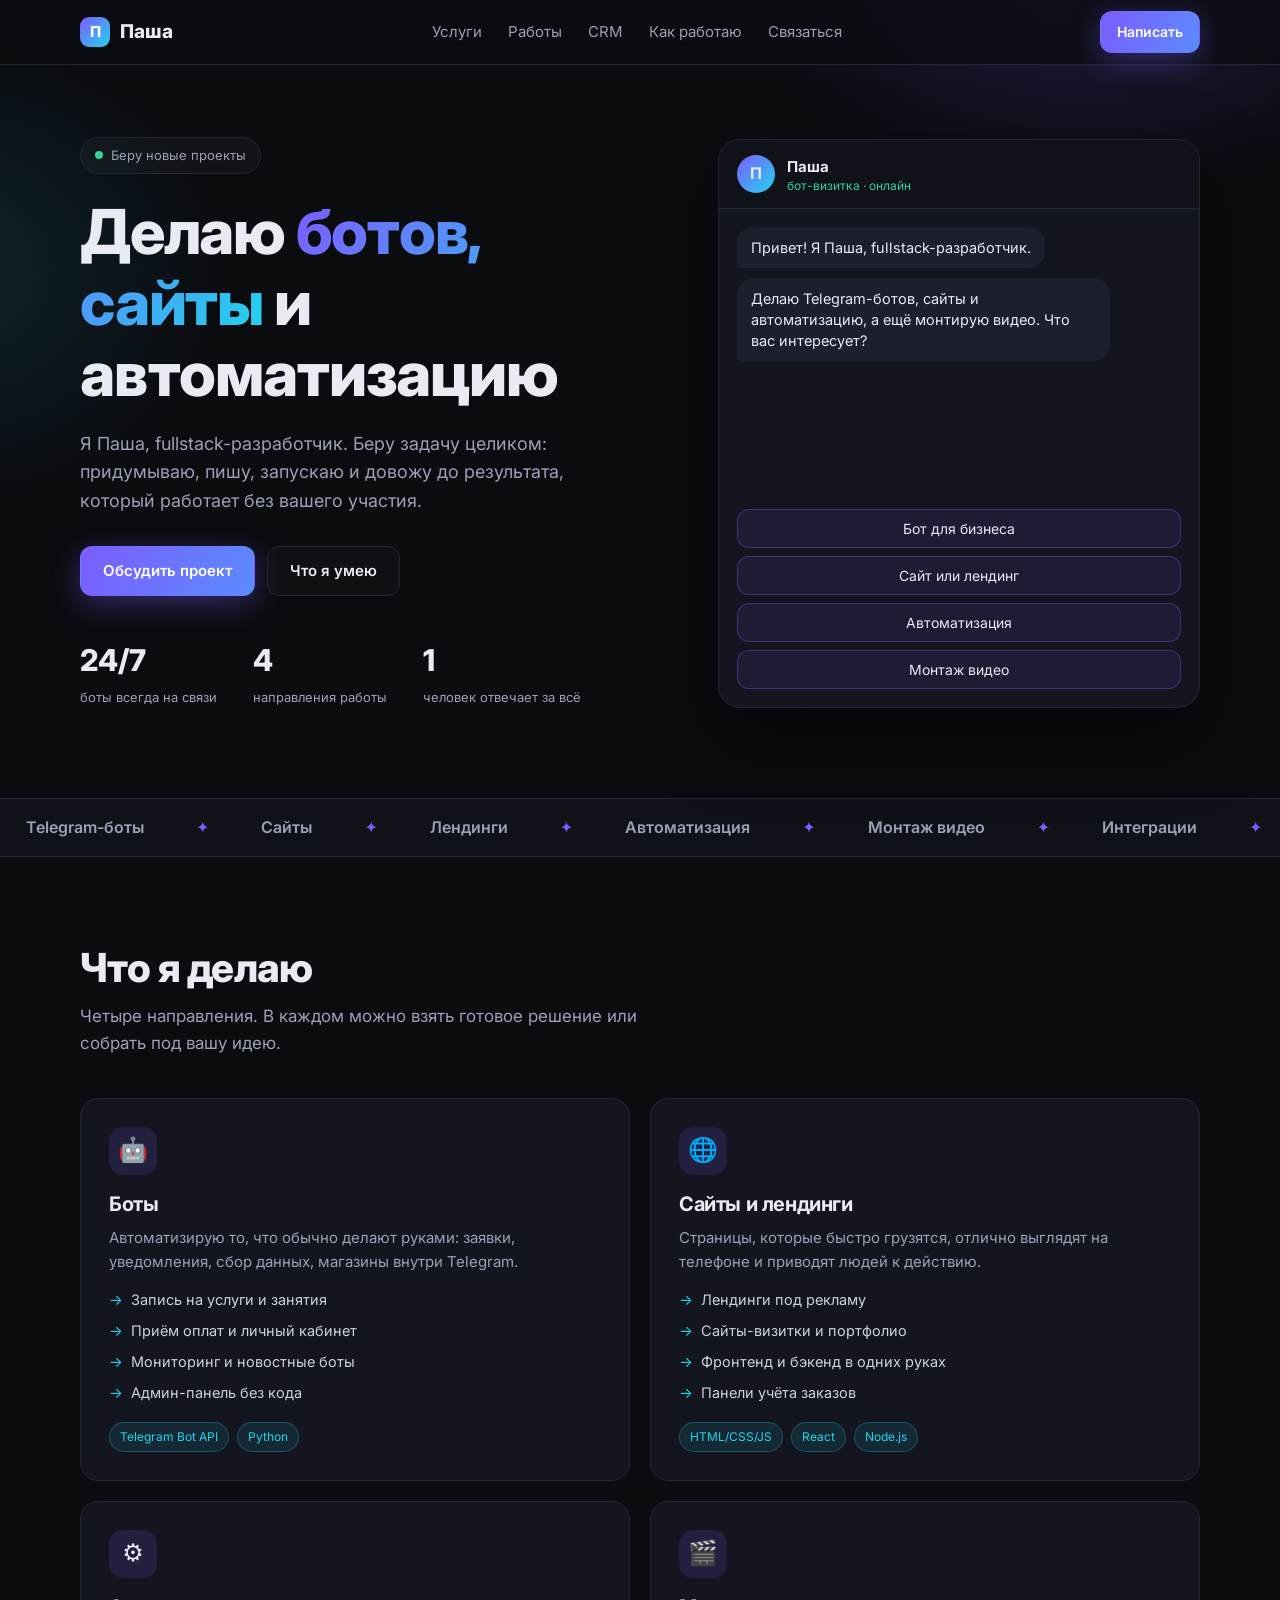
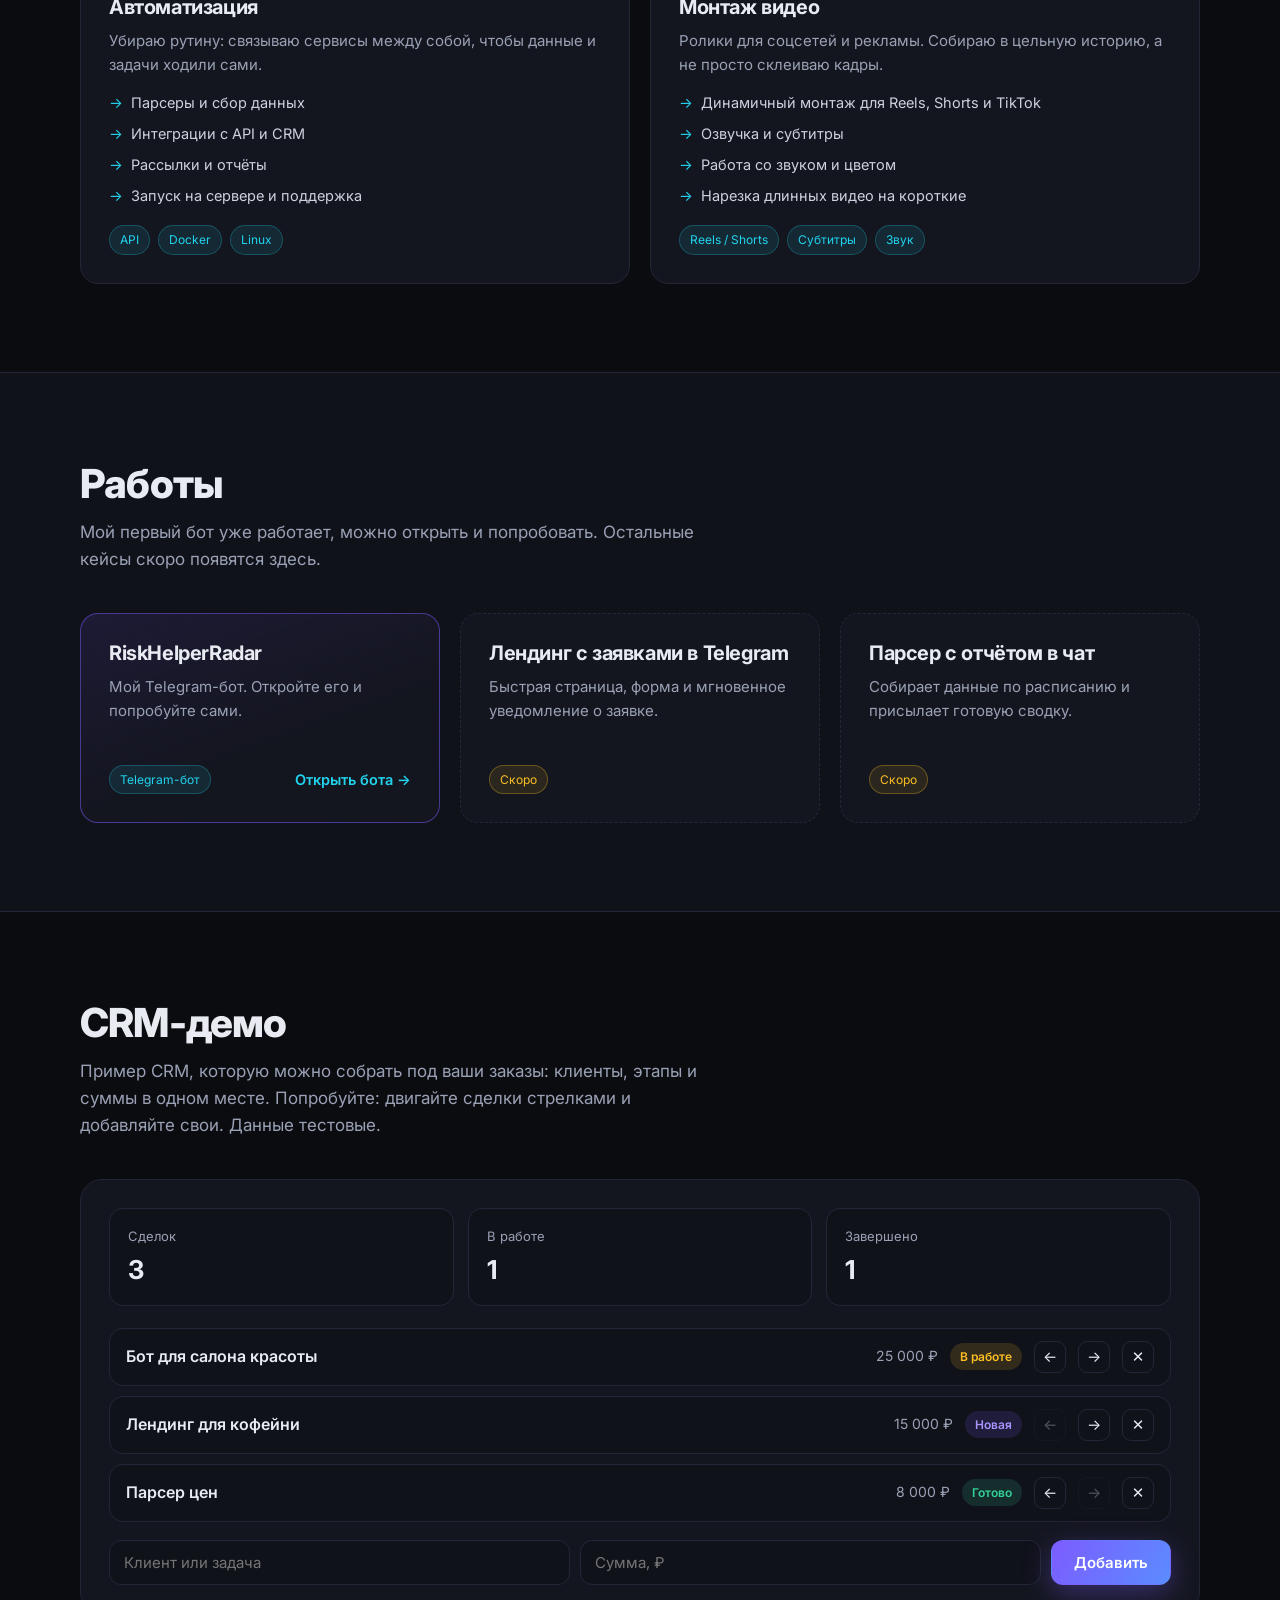
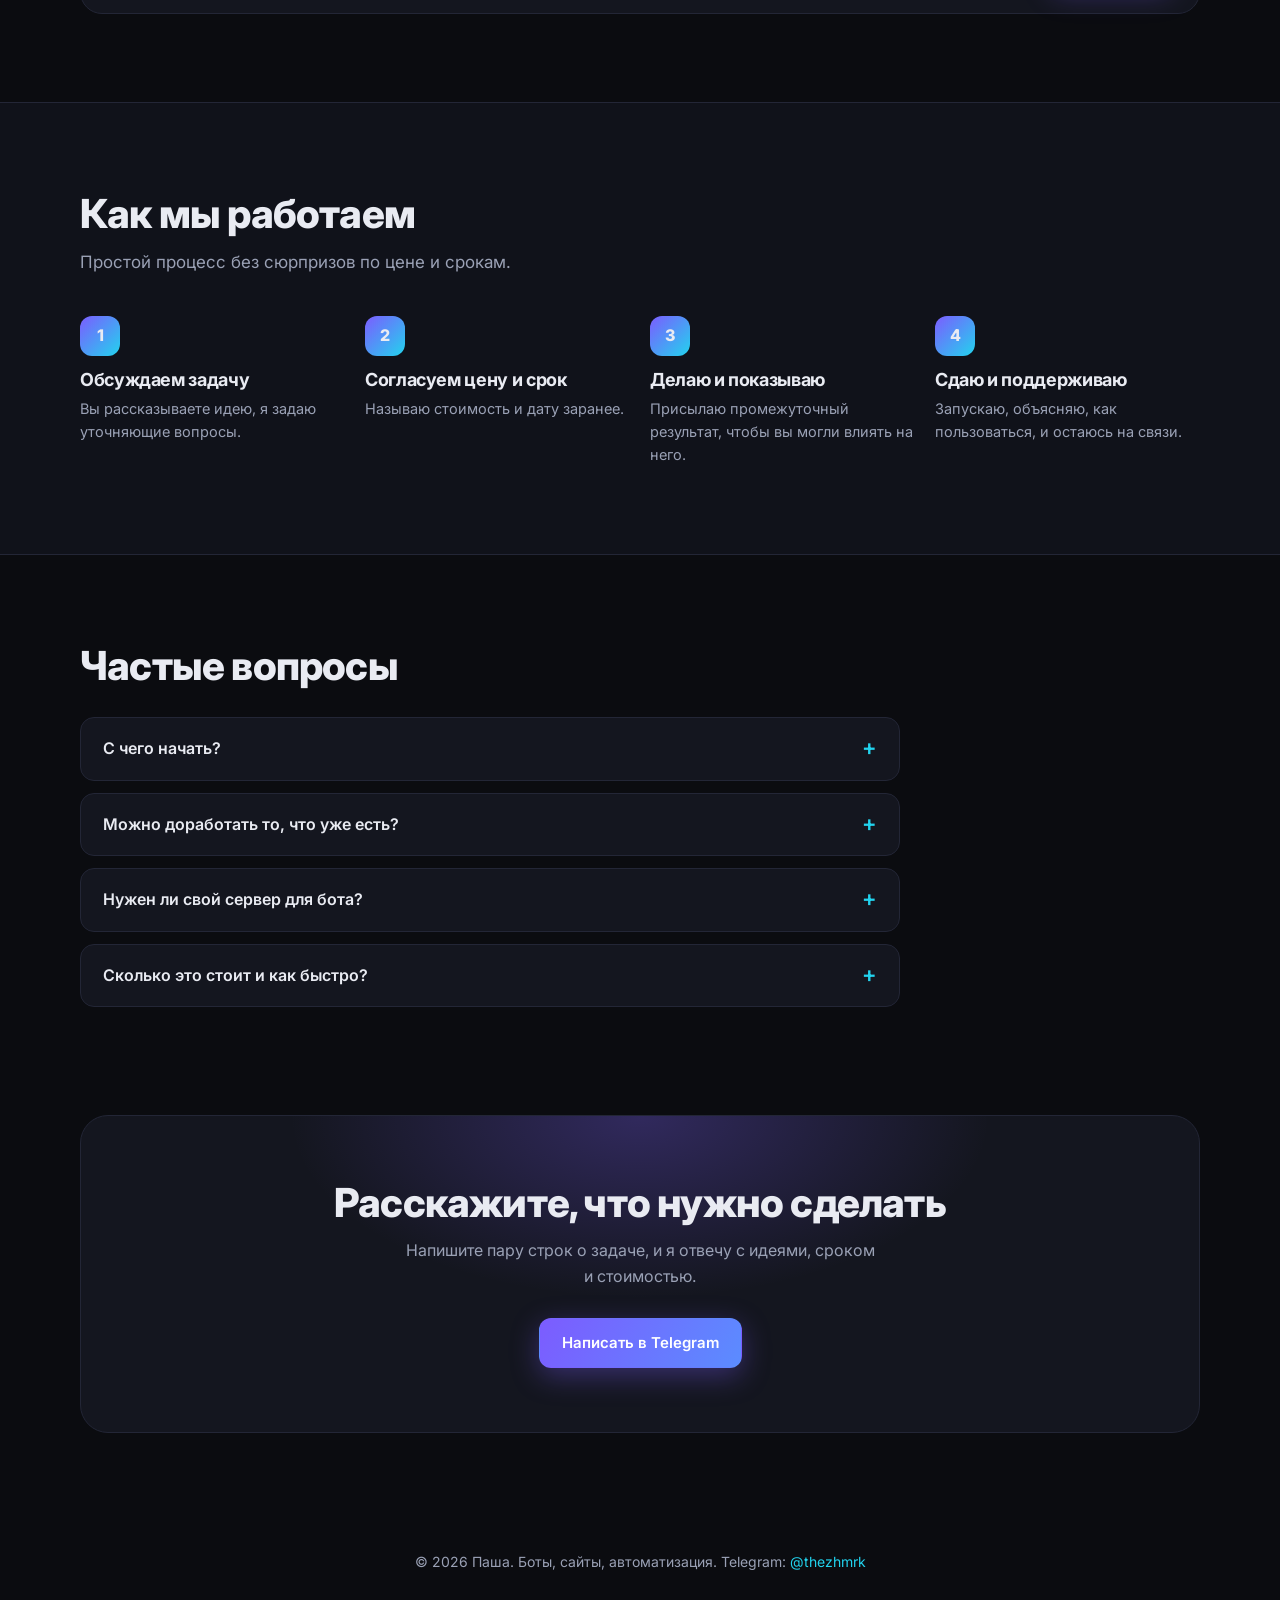
==== commit 4817d823: "Add files via upload" ====
--- a/index.html
+++ b/index.html
@@ -142,6 +142,10 @@
 /* works */
 .work{min-height:210px;display:flex;flex-direction:column;justify-content:space-between;border-style:dashed}
 .work .tag{align-self:flex-start;background:rgba(251,191,36,.1);color:var(--warn);border-color:rgba(251,191,36,.3)}
+.work.live{border-style:solid;border-color:rgba(124,92,255,.5);background:linear-gradient(160deg,rgba(124,92,255,.12),var(--card) 60%)}
+.work.live .tag{background:rgba(34,211,238,.1);color:var(--accent2);border-color:rgba(34,211,238,.25)}
+.live-row{display:flex;align-items:center;justify-content:space-between;gap:12px;flex-wrap:wrap}
+.live-row .open{font-weight:600;font-size:14.5px;color:var(--accent2)}
 
 /* crm */
 .crm{background:var(--card);border:1px solid var(--line);border-radius:22px;padding:28px}
@@ -236,7 +240,7 @@
       <a href="#process">Как работаю</a>
       <a href="#contact">Связаться</a>
     </nav>
-    <a class="btn primary sm" href="https://t.me/PavelCode12" target="_blank" rel="noopener">Написать</a>
+    <a class="btn primary sm" href="https://t.me/thezhmrk" target="_blank" rel="noopener">Написать</a>
   </div>
 </header>
 
@@ -337,9 +341,12 @@
 <section id="works" style="background:var(--bg2);border-block:1px solid var(--line)">
   <div class="wrap">
     <h2 class="rv">Работы</h2>
-    <p class="lead rv">Первые кейсы уже в разработке. Здесь появятся ссылки на живые проекты.</p>
+    <p class="lead rv">Мой первый бот уже работает, можно открыть и попробовать. Остальные кейсы скоро появятся здесь.</p>
     <div class="grid3">
-      <div class="card work rv"><div><h3>Бот для записи клиентов</h3><p>Выбор услуги, времени, напоминания и уведомления владельцу.</p></div><span class="tag">Скоро</span></div>
+      <a class="card work live rv" href="https://t.me/RiskHelperRadar_Bot" target="_blank" rel="noopener">
+        <div><h3>RiskHelperRadar</h3><p>Мой Telegram-бот. Откройте его и попробуйте сами.</p></div>
+        <div class="live-row"><span class="tag">Telegram-бот</span><span class="open">Открыть бота →</span></div>
+      </a>
       <div class="card work rv"><div><h3>Лендинг с заявками в Telegram</h3><p>Быстрая страница, форма и мгновенное уведомление о заявке.</p></div><span class="tag">Скоро</span></div>
       <div class="card work rv"><div><h3>Парсер с отчётом в чат</h3><p>Собирает данные по расписанию и присылает готовую сводку.</p></div><span class="tag">Скоро</span></div>
     </div>
@@ -396,14 +403,14 @@
     <div class="contact rv">
       <h2>Расскажите, что нужно сделать</h2>
       <p>Напишите пару строк о задаче, и я отвечу с идеями, сроком и стоимостью.</p>
-      <a class="btn primary" href="https://t.me/PavelCode12" target="_blank" rel="noopener">Написать в Telegram</a>
+      <a class="btn primary" href="https://t.me/thezhmrk" target="_blank" rel="noopener">Написать в Telegram</a>
     </div>
   </div>
 </section>
 </main>
 
 <footer>
-  <div class="wrap">© <span id="year">2026</span> Паша. Боты, сайты, автоматизация. Telegram: <a href="https://t.me/PavelCode12" target="_blank" rel="noopener">@PavelCode12</a></div>
+  <div class="wrap">© <span id="year">2026</span> Паша. Боты, сайты, автоматизация. Telegram: <a href="https://t.me/thezhmrk" target="_blank" rel="noopener">@thezhmrk</a></div>
 </footer>
 
 <script>
@@ -475,7 +482,7 @@
           b.onclick = function(){ add(o[0],'me'); play(o[1]); };
           opts.appendChild(b);
         });
-        if(key === 'contact'){ setTimeout(function(){ window.open('https://t.me/PavelCode12','_blank','noopener'); },500); }
+        if(key === 'contact'){ setTimeout(function(){ window.open('https://t.me/thezhmrk','_blank','noopener'); },500); }
         return;
       }
       var t = typing();
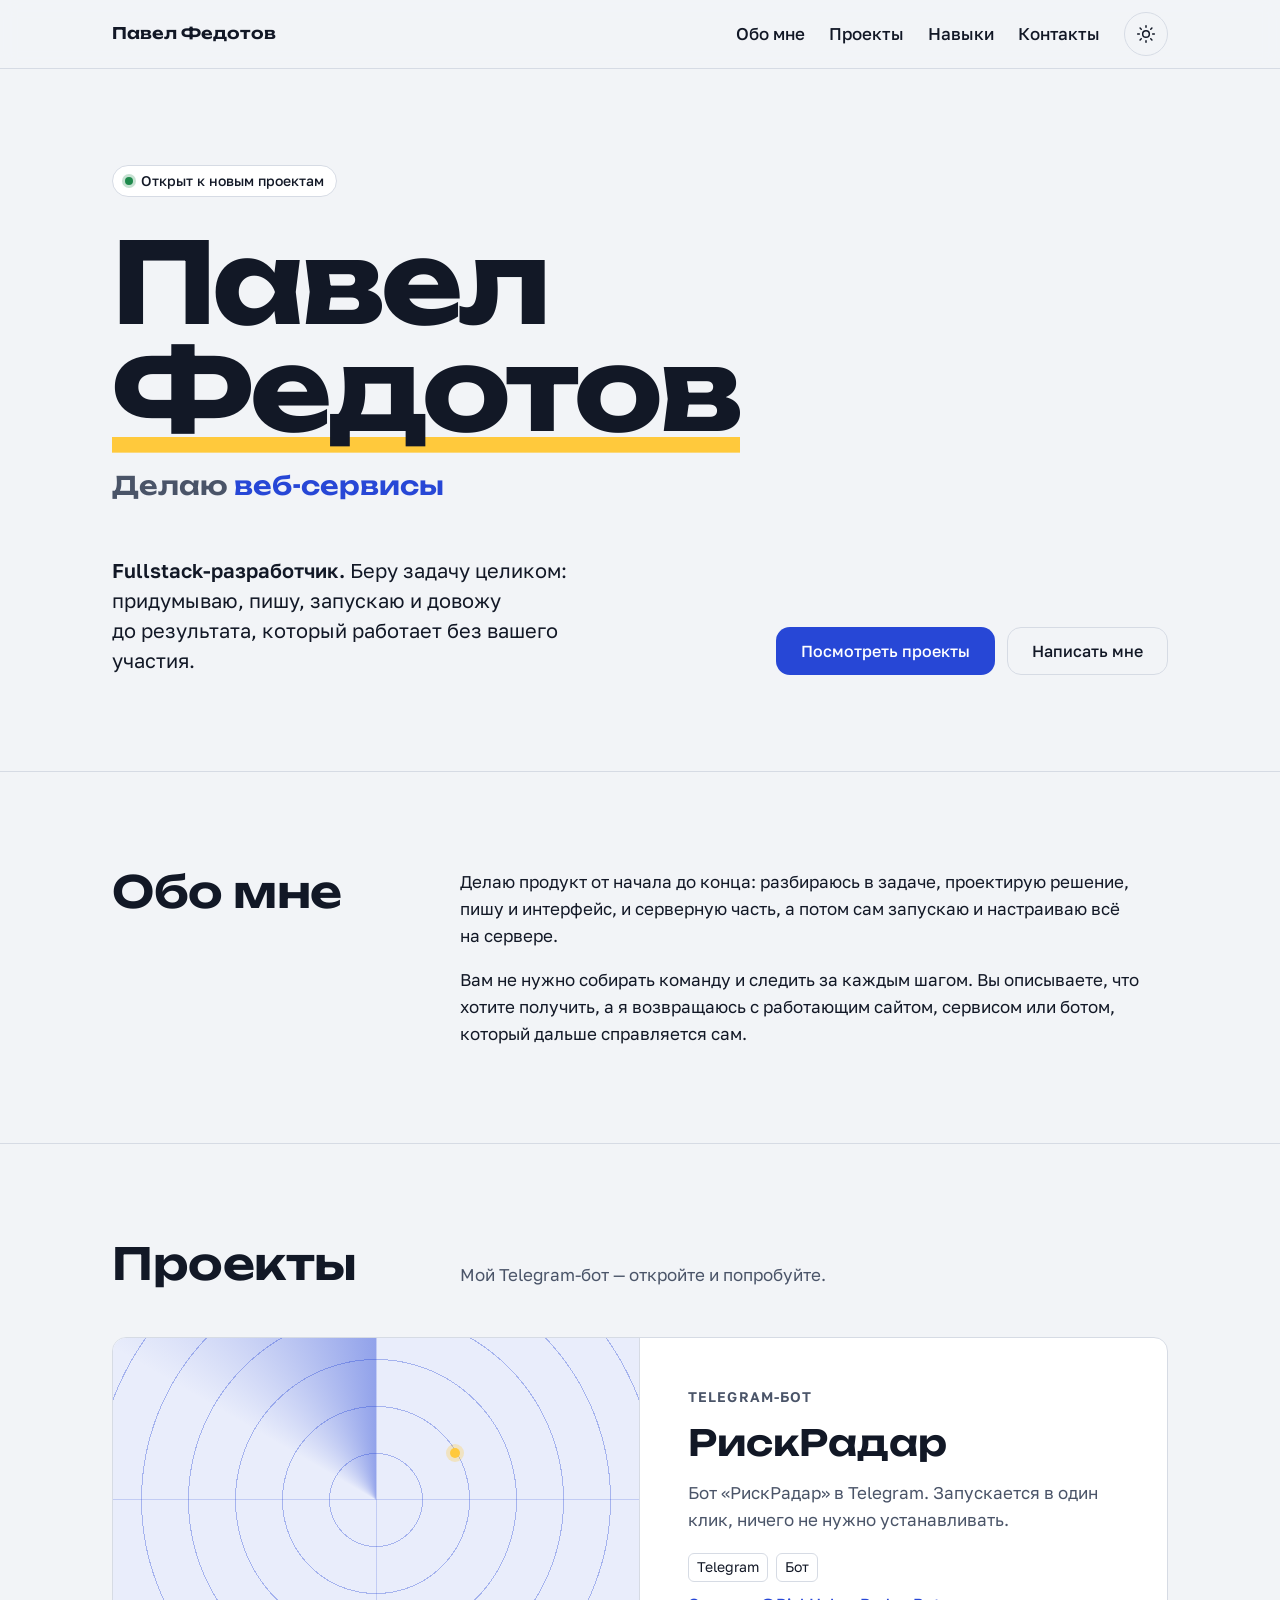
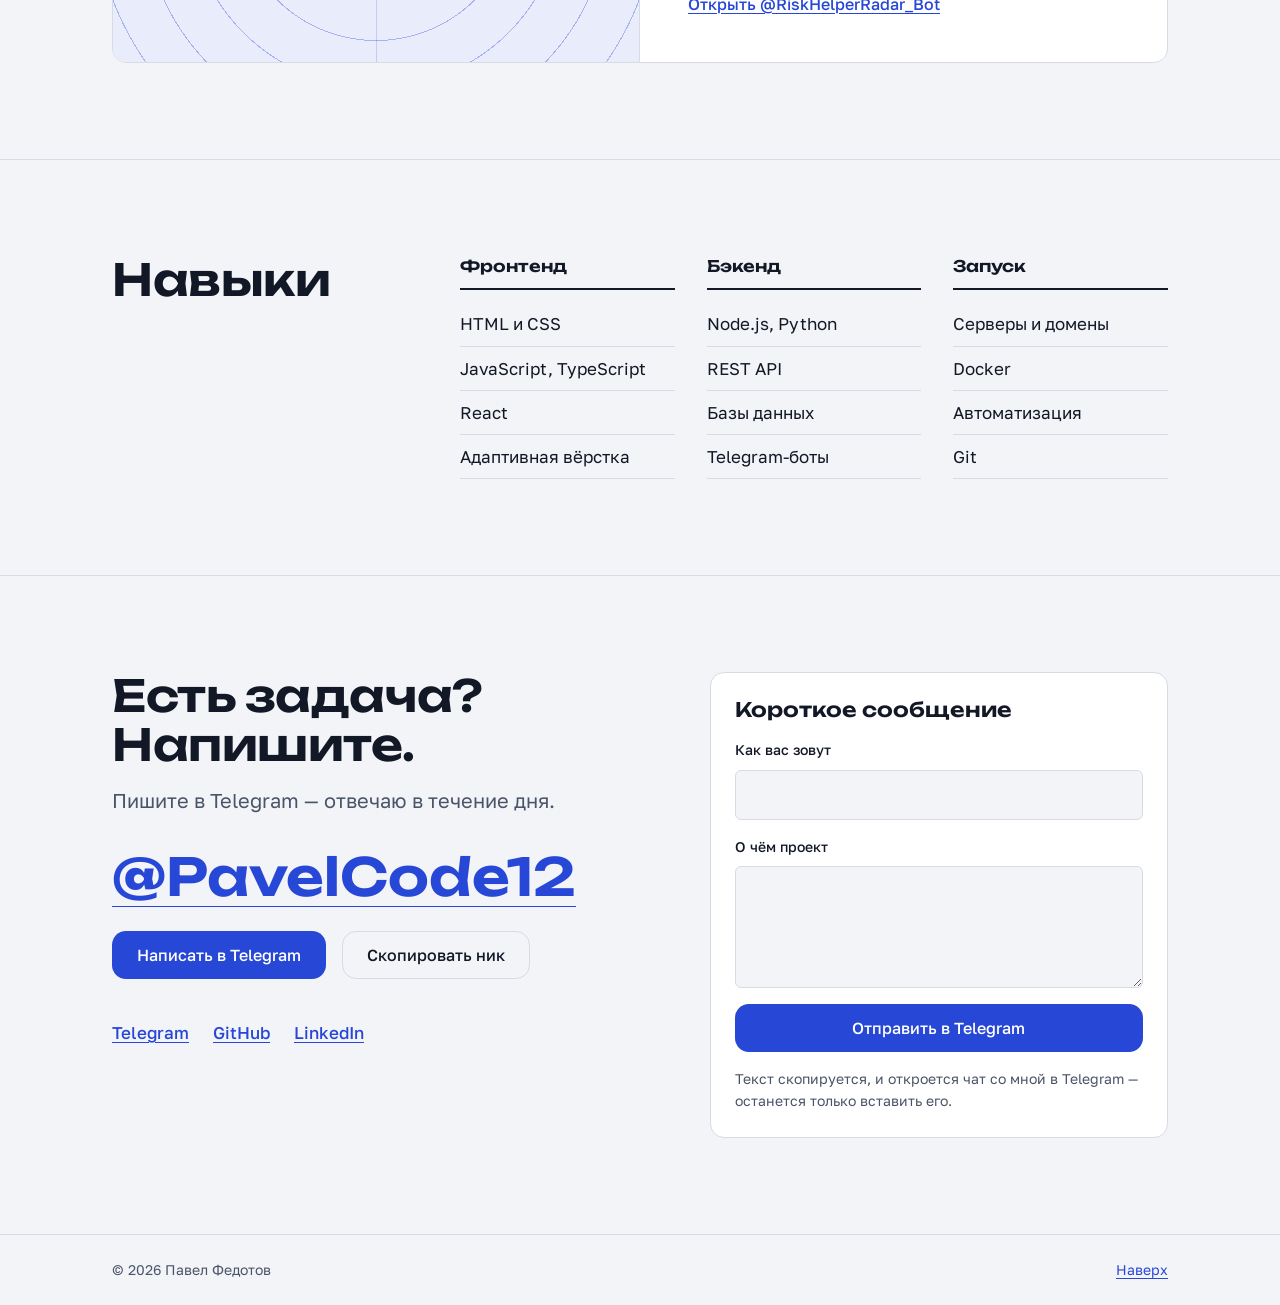
==== commit c473102d: "Новый сайт-портфолио Павла Федотова" ====
--- a/index.html
+++ b/index.html
@@ -1,537 +1,176 @@
 <!doctype html>
 <html lang="ru">
 <head>
-<meta charset="utf-8">
-<meta name="viewport" content="width=device-width, initial-scale=1, viewport-fit=cover">
-<title>Паша — fullstack-разработчик: боты, сайты, автоматизация</title>
-<meta name="description" content="Паша — fullstack-разработчик. Делаю Telegram-ботов, сайты, лендинги и автоматизацию под ключ.">
-<meta name="theme-color" content="#0b0c10">
-<meta property="og:title" content="Паша — fullstack-разработчик">
-<meta property="og:description" content="Боты, сайты, лендинги и автоматизация под ключ.">
-<meta property="og:type" content="website">
-<link rel="preconnect" href="https://fonts.googleapis.com">
-<link rel="preconnect" href="https://fonts.gstatic.com" crossorigin>
-<link href="https://fonts.googleapis.com/css2?family=Inter:wght@400;500;600;700;800&display=swap" rel="stylesheet">
-<style>
-:root{
-  --bg:#0b0c10; --bg2:#10121a; --card:#14161f; --line:#232636;
-  --text:#e9ebf2; --muted:#9aa1b5;
-  --accent:#7c5cff; --accent2:#22d3ee; --ok:#34d399; --warn:#fbbf24;
-  --radius:18px;
-}
-*{box-sizing:border-box;margin:0;padding:0}
-html{scroll-behavior:smooth;scroll-padding-top:80px}
-body{
-  background:var(--bg);color:var(--text);
-  font-family:Inter,system-ui,-apple-system,"Segoe UI",Roboto,sans-serif;
-  line-height:1.6;-webkit-font-smoothing:antialiased;overflow-x:hidden;
-}
-body::before{
-  content:"";position:fixed;inset:0;z-index:-1;pointer-events:none;
-  background:
-    radial-gradient(600px 400px at 85% -5%,rgba(124,92,255,.22),transparent 60%),
-    radial-gradient(500px 400px at -5% 30%,rgba(34,211,238,.12),transparent 60%);
-}
-a{color:inherit;text-decoration:none}
-.wrap{width:min(1120px,100% - 40px);margin-inline:auto}
-section{padding:88px 0}
-h1,h2,h3{line-height:1.15;letter-spacing:-.02em}
-h2{font-size:clamp(28px,4vw,40px);font-weight:800;margin-bottom:12px}
-.lead{color:var(--muted);max-width:620px;font-size:17px;margin-bottom:40px}
-.grad{background:linear-gradient(120deg,var(--accent),var(--accent2));-webkit-background-clip:text;background-clip:text;color:transparent}
+  <meta charset="utf-8">
+  <meta name="viewport" content="width=device-width, initial-scale=1">
+  <title>Павел Федотов — fullstack-разработчик</title>
+  <meta name="description" content="Павел Федотов — fullstack-разработчик. Беру задачу целиком: от идеи до запуска и результата, который работает сам.">
+  <meta name="color-scheme" content="light dark">
+  <meta property="og:title" content="Павел Федотов — fullstack-разработчик">
+  <meta property="og:description" content="Беру задачу целиком: от идеи до запуска и результата, который работает сам.">
+  <meta property="og:type" content="website">
+  <link rel="icon" href="data:image/svg+xml,%3Csvg xmlns='http://www.w3.org/2000/svg' viewBox='0 0 32 32'%3E%3Crect width='32' height='32' rx='8' fill='%232747D6'/%3E%3Crect x='8' y='22' width='16' height='3' fill='%23FFC93C'/%3E%3C/svg%3E">
+  <script>
+    // Тема до отрисовки, чтобы не мигало; .js включает анимации появления
+    document.documentElement.classList.add('js');
+    try {
+      var t = localStorage.getItem('theme');
+      if (t === 'light' || t === 'dark') document.documentElement.dataset.theme = t;
+    } catch (e) {}
+  </script>
+  <link rel="preconnect" href="https://fonts.googleapis.com">
+  <link rel="preconnect" href="https://fonts.gstatic.com" crossorigin>
+  <link href="https://fonts.googleapis.com/css2?family=Golos+Text:wght@400;500;600&family=Unbounded:wght@600;700&display=swap" rel="stylesheet">
+  <link rel="stylesheet" href="style.css">
+</head>
+<body>
+  <a class="skip" href="#main">Перейти к содержимому</a>
 
-/* nav */
-header{
-  position:sticky;top:0;z-index:50;
-  background:rgba(11,12,16,.75);backdrop-filter:blur(14px);-webkit-backdrop-filter:blur(14px);
-  border-bottom:1px solid var(--line);
-}
-.nav{display:flex;align-items:center;justify-content:space-between;height:64px;gap:16px}
-.logo{font-weight:800;font-size:19px;display:flex;align-items:center;gap:10px}
-.logo i{
-  width:30px;height:30px;border-radius:9px;display:grid;place-items:center;font-style:normal;font-size:15px;
-  background:linear-gradient(135deg,var(--accent),var(--accent2));color:#fff;
-}
-.links{display:flex;gap:26px;font-size:15px;color:var(--muted)}
-.links a:hover{color:var(--text)}
-.btn{
-  display:inline-flex;align-items:center;justify-content:center;gap:8px;
-  padding:12px 22px;border-radius:12px;font-weight:600;font-size:15px;cursor:pointer;border:1px solid transparent;
-  transition:transform .15s,box-shadow .2s,background .2s;font-family:inherit;
-}
-.btn:active{transform:scale(.97)}
-.btn.primary{background:linear-gradient(120deg,var(--accent),#5b8cff);color:#fff;box-shadow:0 8px 28px rgba(124,92,255,.35)}
-.btn.primary:hover{box-shadow:0 10px 36px rgba(124,92,255,.55);transform:translateY(-1px)}
-.btn.ghost{border-color:var(--line);background:rgba(255,255,255,.02);color:var(--text)}
-.btn.ghost:hover{border-color:var(--accent);background:rgba(124,92,255,.08)}
-.btn.sm{padding:9px 16px;font-size:14px}
-
-/* hero */
-.hero{padding-top:72px}
-.hero-grid{display:grid;grid-template-columns:1.1fr .9fr;gap:48px;align-items:center}
-.badge{
-  display:inline-flex;align-items:center;gap:8px;padding:7px 14px;border-radius:99px;
-  border:1px solid var(--line);background:rgba(255,255,255,.03);font-size:13px;color:var(--muted);margin-bottom:22px;
-}
-.dot{width:8px;height:8px;border-radius:50%;background:var(--ok);box-shadow:0 0 0 0 rgba(52,211,153,.7);animation:pulse 2s infinite}
-@keyframes pulse{70%{box-shadow:0 0 0 9px rgba(52,211,153,0)}100%{box-shadow:0 0 0 0 rgba(52,211,153,0)}}
-.hero h1{font-size:clamp(36px,6vw,62px);font-weight:800;margin-bottom:20px}
-.hero p.sub{font-size:18px;color:var(--muted);max-width:540px;margin-bottom:30px}
-.cta{display:flex;flex-wrap:wrap;gap:12px;margin-bottom:40px}
-.stats{display:flex;gap:36px;flex-wrap:wrap}
-.stat b{display:block;font-size:30px;font-weight:800}
-.stat span{font-size:13px;color:var(--muted)}
-
-/* chat */
-.chat{
-  background:var(--card);border:1px solid var(--line);border-radius:22px;overflow:hidden;
-  box-shadow:0 30px 80px rgba(0,0,0,.45);
-}
-.chat-top{display:flex;align-items:center;gap:12px;padding:14px 18px;border-bottom:1px solid var(--line);background:var(--bg2)}
-.ava{width:38px;height:38px;border-radius:50%;display:grid;place-items:center;font-weight:700;background:linear-gradient(135deg,var(--accent),var(--accent2))}
-.chat-top small{display:block;color:var(--ok);font-size:12px;line-height:1.2}
-.chat-top strong{font-size:15px;line-height:1.2}
-.back{
-  margin-left:auto;font-family:inherit;font-size:13px;font-weight:600;color:var(--text);cursor:pointer;
-  padding:7px 12px;border-radius:10px;background:rgba(124,92,255,.14);border:1px solid rgba(124,92,255,.4);transition:.2s;
-}
-.back:hover{background:rgba(124,92,255,.3)}
-.back[hidden]{display:none}
-.opts button.ghost{background:transparent;border-color:var(--line);color:var(--muted)}
-.opts button.ghost:hover{border-color:var(--accent);color:var(--text)}
-.msgs{padding:18px;height:300px;overflow-y:auto;display:flex;flex-direction:column;gap:10px;scrollbar-width:thin}
-.msg{max-width:84%;padding:10px 14px;border-radius:16px;font-size:14.5px;line-height:1.45;animation:pop .25s ease}
-@keyframes pop{from{opacity:0;transform:translateY(6px)}to{opacity:1;transform:none}}
-.msg.bot{background:#1c1f2c;border-bottom-left-radius:4px;align-self:flex-start}
-.msg.me{background:linear-gradient(120deg,var(--accent),#5b8cff);border-bottom-right-radius:4px;align-self:flex-end}
-.typing{display:flex;gap:4px;padding:14px}
-.typing span{width:6px;height:6px;border-radius:50%;background:var(--muted);animation:bl 1s infinite}
-.typing span:nth-child(2){animation-delay:.15s}.typing span:nth-child(3){animation-delay:.3s}
-@keyframes bl{0%,60%,100%{opacity:.3}30%{opacity:1}}
-.opts{display:flex;flex-direction:column;gap:8px;padding:0 18px 18px}
-.opts button{
-  font-family:inherit;font-size:14px;color:var(--text);padding:10px 14px;border-radius:12px;cursor:pointer;
-  background:rgba(124,92,255,.1);border:1px solid rgba(124,92,255,.35);transition:.2s;text-align:center;
-}
-.opts button:hover{background:rgba(124,92,255,.25)}
-
-/* marquee */
-.marquee{border-block:1px solid var(--line);background:var(--bg2);overflow:hidden;padding:16px 0}
-.track{display:flex;width:max-content;animation:scroll 28s linear infinite}
-.track span{padding:0 26px;font-weight:600;color:var(--muted);white-space:nowrap}
-.track span::after{content:"✦";margin-left:52px;color:var(--accent)}
-@keyframes scroll{to{transform:translateX(-50%)}}
-
-/* cards */
-.grid3{display:grid;grid-template-columns:repeat(3,1fr);gap:20px}
-.grid4{display:grid;grid-template-columns:repeat(2,1fr);gap:20px}
-.card{
-  background:var(--card);border:1px solid var(--line);border-radius:var(--radius);padding:28px;
-  transition:transform .25s,border-color .25s,box-shadow .25s;
-}
-.card:hover{transform:translateY(-4px);border-color:rgba(124,92,255,.55);box-shadow:0 18px 50px rgba(124,92,255,.12)}
-.ico{width:48px;height:48px;border-radius:14px;display:grid;place-items:center;font-size:24px;margin-bottom:18px;background:rgba(124,92,255,.14)}
-.card h3{font-size:20px;margin-bottom:10px}
-.card p{color:var(--muted);font-size:15px;margin-bottom:14px}
-.card ul{list-style:none;display:grid;gap:8px;font-size:14.5px}
-.card li{padding-left:22px;position:relative;color:#cdd1df}
-.card li::before{content:"→";position:absolute;left:0;color:var(--accent2)}
-.tags{display:flex;gap:8px;flex-wrap:wrap;margin-top:18px}
-.tag{font-size:12px;padding:4px 10px;border-radius:99px;background:rgba(34,211,238,.1);color:var(--accent2);border:1px solid rgba(34,211,238,.25)}
-
-/* works */
-.work{min-height:210px;display:flex;flex-direction:column;justify-content:space-between;border-style:dashed}
-.work .tag{align-self:flex-start;background:rgba(251,191,36,.1);color:var(--warn);border-color:rgba(251,191,36,.3)}
-.work.live{border-style:solid;border-color:rgba(124,92,255,.5);background:linear-gradient(160deg,rgba(124,92,255,.12),var(--card) 60%)}
-.work.live .tag{background:rgba(34,211,238,.1);color:var(--accent2);border-color:rgba(34,211,238,.25)}
-.live-row{display:flex;align-items:center;justify-content:space-between;gap:12px;flex-wrap:wrap}
-.live-row .open{font-weight:600;font-size:14.5px;color:var(--accent2)}
-
-/* crm */
-.crm{background:var(--card);border:1px solid var(--line);border-radius:22px;padding:28px}
-.crm-stats{display:grid;grid-template-columns:repeat(3,1fr);gap:14px;margin-bottom:22px}
-.crm-stats div{background:var(--bg2);border:1px solid var(--line);border-radius:14px;padding:14px 18px}
-.crm-stats small{color:var(--muted);font-size:13px}
-.crm-stats b{display:block;font-size:26px}
-.deals{display:grid;gap:10px;margin-bottom:18px;min-height:60px}
-.deal{
-  display:flex;align-items:center;gap:12px;padding:12px 16px;border-radius:14px;background:var(--bg2);border:1px solid var(--line);
-  animation:pop .25s ease;flex-wrap:wrap;
-}
-.deal .n{flex:1;min-width:120px;font-weight:600;word-break:break-word}
-.deal .s{color:var(--muted);font-size:14px}
-.stage{font-size:12px;font-weight:600;padding:4px 10px;border-radius:99px}
-.st0{background:rgba(124,92,255,.15);color:#a994ff}
-.st1{background:rgba(251,191,36,.14);color:var(--warn)}
-.st2{background:rgba(52,211,153,.14);color:var(--ok)}
-.deal button{
-  width:32px;height:32px;border-radius:9px;border:1px solid var(--line);background:transparent;color:var(--text);
-  cursor:pointer;font-size:15px;transition:.2s;font-family:inherit;
-}
-.deal button:hover:not(:disabled){border-color:var(--accent);background:rgba(124,92,255,.15)}
-.deal button:disabled{opacity:.3;cursor:default}
-.crm form{display:flex;gap:10px;flex-wrap:wrap}
-.crm input{
-  flex:1;min-width:140px;padding:12px 14px;border-radius:12px;border:1px solid var(--line);
-  background:var(--bg2);color:var(--text);font-family:inherit;font-size:15px;outline:none;
-}
-.crm input:focus{border-color:var(--accent)}
-
-/* process */
-.steps{display:grid;grid-template-columns:repeat(4,1fr);gap:20px;counter-reset:s}
-.step{counter-increment:s;position:relative;padding-top:54px}
-.step::before{
-  content:counter(s);position:absolute;top:0;left:0;width:40px;height:40px;border-radius:12px;display:grid;place-items:center;
-  font-weight:800;background:linear-gradient(135deg,var(--accent),var(--accent2));
-}
-.step h3{font-size:18px;margin-bottom:6px}
-.step p{color:var(--muted);font-size:14.5px}
-
-/* faq */
-.faq{display:grid;gap:12px;max-width:820px}
-details{background:var(--card);border:1px solid var(--line);border-radius:14px;padding:18px 22px;transition:border-color .2s}
-details[open]{border-color:rgba(124,92,255,.5)}
-summary{cursor:pointer;font-weight:600;list-style:none;display:flex;justify-content:space-between;gap:12px}
-summary::-webkit-details-marker{display:none}
-summary::after{content:"+";color:var(--accent2);font-size:22px;line-height:1;transition:transform .2s}
-details[open] summary::after{transform:rotate(45deg)}
-details p{margin-top:12px;color:var(--muted)}
-
-/* contact */
-.contact{
-  text-align:center;border-radius:28px;padding:64px 24px;border:1px solid var(--line);
-  background:radial-gradient(500px 260px at 50% 0,rgba(124,92,255,.28),transparent 70%),var(--card);
-}
-.contact p{color:var(--muted);max-width:480px;margin:0 auto 28px}
-footer{padding:30px 0 40px;text-align:center;color:var(--muted);font-size:14px}
-footer a{color:var(--accent2)}
-
-/* reveal */
-.rv{opacity:0;transform:translateY(22px);transition:opacity .7s,transform .7s}
-.rv.in{opacity:1;transform:none}
-
-@media (max-width:900px){
-  .hero-grid{grid-template-columns:1fr}
-  .grid3,.grid4{grid-template-columns:1fr}
-  .steps{grid-template-columns:1fr 1fr}
-  .links{display:none}
-  section{padding:64px 0}
-}
-@media (max-width:520px){
-  .steps{grid-template-columns:1fr}
-  .crm-stats{grid-template-columns:1fr}
-  .stats{gap:24px}
-}
-@media (prefers-reduced-motion:reduce){
-  *{animation:none!important;transition:none!important;scroll-behavior:auto!important}
-  .rv{opacity:1;transform:none}
-}
-</style>
-</head>
-<body id="top">
-
-<header>
-  <div class="wrap nav">
-    <a href="#top" class="logo"><i>П</i>Паша</a>
-    <nav class="links">
-      <a href="#services">Услуги</a>
-      <a href="#works">Работы</a>
-      <a href="#crm">CRM</a>
-      <a href="#process">Как работаю</a>
-      <a href="#contact">Связаться</a>
-    </nav>
-    <a class="btn primary sm" href="https://t.me/thezhmrk" target="_blank" rel="noopener">Написать</a>
-  </div>
-</header>
-
-<main>
-<section class="hero">
-  <div class="wrap hero-grid">
-    <div class="rv">
-      <div class="badge"><span class="dot"></span>Беру новые проекты</div>
-      <h1>Делаю <span class="grad">ботов, сайты</span> и автоматизацию</h1>
-      <p class="sub">Я Паша, fullstack-разработчик. Беру задачу целиком: придумываю, пишу, запускаю и довожу до результата, который работает без вашего участия.</p>
-      <div class="cta">
-        <a class="btn primary" href="#contact">Обсудить проект</a>
-        <a class="btn ghost" href="#services">Что я умею</a>
-      </div>
-      <div class="stats">
-        <div class="stat"><b>24/7</b><span>боты всегда на связи</span></div>
-        <div class="stat"><b>4</b><span>направления работы</span></div>
-        <div class="stat"><b>1</b><span>человек отвечает за всё</span></div>
+  <header class="site-header" id="header">
+    <div class="progress" id="progress" aria-hidden="true"></div>
+    <div class="wrap header-inner">
+      <a class="logo" href="#top">Павел Федотов</a>
+      <nav class="nav" id="nav" aria-label="Разделы">
+        <a href="#about">Обо мне</a>
+        <a href="#projects">Проекты</a>
+        <a href="#skills">Навыки</a>
+        <a href="#contact">Контакты</a>
+      </nav>
+      <div class="header-actions">
+        <button class="icon-btn" id="theme-toggle" type="button" aria-label="Переключить тему">
+          <svg class="i-sun" viewBox="0 0 24 24" aria-hidden="true"><circle cx="12" cy="12" r="4"/><path d="M12 2v2M12 20v2M4.9 4.9l1.4 1.4M17.7 17.7l1.4 1.4M2 12h2M20 12h2M4.9 19.1l1.4-1.4M17.7 6.3l1.4-1.4"/></svg>
+          <svg class="i-moon" viewBox="0 0 24 24" aria-hidden="true"><path d="M20 14.5A8 8 0 0 1 9.5 4a8 8 0 1 0 10.5 10.5z"/></svg>
+        </button>
+        <button class="icon-btn menu-btn" id="menu-toggle" type="button" aria-label="Открыть меню" aria-expanded="false" aria-controls="nav">
+          <svg viewBox="0 0 24 24" aria-hidden="true"><path d="M4 7h16M4 12h16M4 17h16"/></svg>
+        </button>
       </div>
     </div>
+  </header>
 
-    <div class="chat rv" aria-label="Демо бота-визитки">
-      <div class="chat-top">
-        <div class="ava">П</div>
-        <div><strong>Паша</strong><small>бот-визитка · онлайн</small></div>
-        <button class="back" id="back" type="button" hidden>← Назад</button>
+  <main id="main">
+    <section class="hero" id="top">
+      <div class="wrap">
+        <p class="status"><span class="dot" aria-hidden="true"></span>Открыт к новым проектам</p>
+        <h1 class="hero-name"><span class="line"><span>Павел</span></span><span class="line"><span><mark>Федотов</mark></span></span></h1>
+        <p class="rotator">
+          <span class="visually-hidden">Делаю сайты, веб-сервисы, Telegram-ботов и автоматизацию.</span>
+          <span aria-hidden="true">Делаю <span class="rotator-word" id="rotator">веб-сервисы</span></span>
+        </p>
+        <div class="hero-bottom">
+          <!-- ЗАМЕНИТЬ: роль и интро -->
+          <p class="lead"><strong>Fullstack-разработчик.</strong> Беру задачу целиком: придумываю, пишу, запускаю и&nbsp;довожу до&nbsp;результата, который работает без&nbsp;вашего участия.</p>
+          <div class="hero-cta">
+            <a class="btn btn-primary" href="#projects">Посмотреть проекты</a>
+            <a class="btn btn-secondary" href="#contact">Написать мне</a>
+          </div>
+        </div>
       </div>
-      <div class="msgs" id="msgs" aria-live="polite"></div>
-      <div class="opts" id="opts"></div>
+    </section>
+
+    <section class="section" id="about" aria-labelledby="about-title">
+      <div class="wrap section-grid">
+        <h2 id="about-title" class="reveal">Обо мне</h2>
+        <div class="prose">
+          <!-- ЗАМЕНИТЬ: текст о себе -->
+          <p class="reveal">Делаю продукт от&nbsp;начала до&nbsp;конца: разбираюсь в&nbsp;задаче, проектирую решение, пишу и&nbsp;интерфейс, и&nbsp;серверную часть, а&nbsp;потом сам запускаю и&nbsp;настраиваю всё на&nbsp;сервере.</p>
+          <p class="reveal">Вам не&nbsp;нужно собирать команду и&nbsp;следить за&nbsp;каждым шагом. Вы описываете, что хотите получить, а&nbsp;я&nbsp;возвращаюсь с&nbsp;работающим сайтом, сервисом или ботом, который дальше справляется сам.</p>
+        </div>
+      </div>
+    </section>
+
+    <section class="section" id="projects" aria-labelledby="projects-title">
+      <div class="wrap">
+        <div class="section-head">
+          <h2 id="projects-title" class="reveal">Проекты</h2>
+          <p class="muted reveal">Мой Telegram-бот — откройте и&nbsp;попробуйте.</p>
+        </div>
+
+        <ul class="projects" id="projects-list">
+          <li class="card card-full reveal">
+            <div class="cover cover-radar" aria-hidden="true"><span class="radar-sweep"></span><span class="radar-blip"></span></div>
+            <div class="card-body">
+              <p class="card-kicker">Telegram-бот</p>
+              <h3>РискРадар</h3>
+              <!-- ЗАМЕНИТЬ: описание бота — что он делает и для кого -->
+              <p>Бот «РискРадар» в&nbsp;Telegram. Запускается в&nbsp;один клик, ничего не&nbsp;нужно устанавливать.</p>
+              <ul class="tags"><li>Telegram</li><li>Бот</li></ul>
+              <a class="card-link" href="https://t.me/RiskHelperRadar_Bot" target="_blank" rel="noopener">Открыть @RiskHelperRadar_Bot</a>
+            </div>
+          </li>
+        </ul>
+      </div>
+    </section>
+
+    <section class="section" id="skills" aria-labelledby="skills-title">
+      <div class="wrap section-grid">
+        <h2 id="skills-title" class="reveal">Навыки</h2>
+        <!-- ЗАМЕНИТЬ: группы навыков -->
+        <div class="skills">
+          <div class="skill-group reveal">
+            <h3>Фронтенд</h3>
+            <ul><li>HTML и&nbsp;CSS</li><li>JavaScript, TypeScript</li><li>React</li><li>Адаптивная вёрстка</li></ul>
+          </div>
+          <div class="skill-group reveal">
+            <h3>Бэкенд</h3>
+            <ul><li>Node.js, Python</li><li>REST API</li><li>Базы данных</li><li>Telegram-боты</li></ul>
+          </div>
+          <div class="skill-group reveal">
+            <h3>Запуск</h3>
+            <ul><li>Серверы и&nbsp;домены</li><li>Docker</li><li>Автоматизация</li><li>Git</li></ul>
+          </div>
+        </div>
+      </div>
+    </section>
+
+    <section class="section contact" id="contact" aria-labelledby="contact-title">
+      <div class="wrap contact-grid">
+        <div>
+          <h2 id="contact-title" class="reveal">Есть задача? Напишите.</h2>
+          <p class="lead muted reveal">Пишите в&nbsp;Telegram — отвечаю в&nbsp;течение дня.</p>
+          <a class="contact-handle reveal" href="https://t.me/PavelCode12" target="_blank" rel="noopener">@PavelCode12</a>
+          <div class="contact-row reveal">
+            <a class="btn btn-primary" href="https://t.me/PavelCode12" target="_blank" rel="noopener">Написать в&nbsp;Telegram</a>
+            <button class="btn btn-secondary" id="copy-handle" type="button" data-handle="@PavelCode12">Скопировать ник</button>
+            <span class="copy-note" id="copy-note" role="status" aria-live="polite"></span>
+          </div>
+          <!-- ЗАМЕНИТЬ: ссылки на GitHub и LinkedIn (или удалить строки) -->
+          <ul class="socials reveal">
+            <li><a href="https://t.me/PavelCode12" target="_blank" rel="noopener">Telegram</a></li>
+            <li><a href="https://github.com/username">GitHub</a></li>
+            <li><a href="https://www.linkedin.com/in/username">LinkedIn</a></li>
+          </ul>
+        </div>
+
+        <form class="contact-form reveal" id="contact-form" data-tg="PavelCode12" novalidate>
+          <h3>Короткое сообщение</h3>
+          <label class="field">
+            <span>Как вас зовут</span>
+            <input name="name" type="text" autocomplete="name" required>
+          </label>
+          <label class="field">
+            <span>О чём проект</span>
+            <textarea name="message" rows="4" required></textarea>
+          </label>
+          <button class="btn btn-primary" type="submit">Отправить в&nbsp;Telegram</button>
+          <p class="form-hint muted" id="form-hint" aria-live="polite">Текст скопируется, и&nbsp;откроется чат со&nbsp;мной в&nbsp;Telegram — останется только вставить его.</p>
+        </form>
+      </div>
+    </section>
+  </main>
+
+  <footer class="site-footer">
+    <div class="wrap footer-inner">
+      <p>© <span id="year">2026</span> Павел Федотов</p>
+      <a href="#top">Наверх</a>
     </div>
-  </div>
-</section>
+  </footer>
 
-<div class="marquee" aria-hidden="true">
-  <div class="track">
-    <span>Telegram-боты</span><span>Сайты</span><span>Лендинги</span><span>Автоматизация</span><span>Монтаж видео</span><span>Интеграции</span><span>Fullstack</span>
-    <span>Telegram-боты</span><span>Сайты</span><span>Лендинги</span><span>Автоматизация</span><span>Монтаж видео</span><span>Интеграции</span><span>Fullstack</span>
-  </div>
-</div>
+  <button class="to-top" id="to-top" type="button" aria-label="Наверх">
+    <svg viewBox="0 0 24 24" aria-hidden="true"><path d="M12 19V5M5 12l7-7 7 7"/></svg>
+  </button>
 
-<section id="services">
-  <div class="wrap">
-    <h2 class="rv">Что я делаю</h2>
-    <p class="lead rv">Четыре направления. В каждом можно взять готовое решение или собрать под вашу идею.</p>
-    <div class="grid4">
-      <article class="card rv">
-        <div class="ico">🤖</div>
-        <h3>Боты</h3>
-        <p>Автоматизирую то, что обычно делают руками: заявки, уведомления, сбор данных, магазины внутри Telegram.</p>
-        <ul>
-          <li>Запись на услуги и занятия</li>
-          <li>Приём оплат и личный кабинет</li>
-          <li>Мониторинг и новостные боты</li>
-          <li>Админ-панель без кода</li>
-        </ul>
-        <div class="tags"><span class="tag">Telegram Bot API</span><span class="tag">Python</span></div>
-      </article>
-      <article class="card rv">
-        <div class="ico">🌐</div>
-        <h3>Сайты и лендинги</h3>
-        <p>Страницы, которые быстро грузятся, отлично выглядят на телефоне и приводят людей к действию.</p>
-        <ul>
-          <li>Лендинги под рекламу</li>
-          <li>Сайты-визитки и портфолио</li>
-          <li>Фронтенд и бэкенд в одних руках</li>
-          <li>Панели учёта заказов</li>
-        </ul>
-        <div class="tags"><span class="tag">HTML/CSS/JS</span><span class="tag">React</span><span class="tag">Node.js</span></div>
-      </article>
-      <article class="card rv">
-        <div class="ico">⚙️</div>
-        <h3>Автоматизация</h3>
-        <p>Убираю рутину: связываю сервисы между собой, чтобы данные и задачи ходили сами.</p>
-        <ul>
-          <li>Парсеры и сбор данных</li>
-          <li>Интеграции с API и CRM</li>
-          <li>Рассылки и отчёты</li>
-          <li>Запуск на сервере и поддержка</li>
-        </ul>
-        <div class="tags"><span class="tag">API</span><span class="tag">Docker</span><span class="tag">Linux</span></div>
-      </article>
-      <article class="card rv">
-        <div class="ico">🎬</div>
-        <h3>Монтаж видео</h3>
-        <p>Ролики для соцсетей и рекламы. Собираю в цельную историю, а не просто склеиваю кадры.</p>
-        <ul>
-          <li>Динамичный монтаж для Reels, Shorts и TikTok</li>
-          <li>Озвучка и субтитры</li>
-          <li>Работа со звуком и цветом</li>
-          <li>Нарезка длинных видео на короткие</li>
-        </ul>
-        <div class="tags"><span class="tag">Reels / Shorts</span><span class="tag">Субтитры</span><span class="tag">Звук</span></div>
-      </article>
-    </div>
-  </div>
-</section>
 
-<section id="works" style="background:var(--bg2);border-block:1px solid var(--line)">
-  <div class="wrap">
-    <h2 class="rv">Работы</h2>
-    <p class="lead rv">Мой первый бот уже работает, можно открыть и попробовать. Остальные кейсы скоро появятся здесь.</p>
-    <div class="grid3">
-      <a class="card work live rv" href="https://t.me/RiskHelperRadar_Bot" target="_blank" rel="noopener">
-        <div><h3>RiskHelperRadar</h3><p>Мой Telegram-бот. Откройте его и попробуйте сами.</p></div>
-        <div class="live-row"><span class="tag">Telegram-бот</span><span class="open">Открыть бота →</span></div>
-      </a>
-      <div class="card work rv"><div><h3>Лендинг с заявками в Telegram</h3><p>Быстрая страница, форма и мгновенное уведомление о заявке.</p></div><span class="tag">Скоро</span></div>
-      <div class="card work rv"><div><h3>Парсер с отчётом в чат</h3><p>Собирает данные по расписанию и присылает готовую сводку.</p></div><span class="tag">Скоро</span></div>
-    </div>
-  </div>
-</section>
-
-<section id="crm">
-  <div class="wrap">
-    <h2 class="rv">CRM-демо</h2>
-    <p class="lead rv">Пример CRM, которую можно собрать под ваши заказы: клиенты, этапы и суммы в одном месте. Попробуйте: двигайте сделки стрелками и добавляйте свои. Данные тестовые.</p>
-    <div class="crm rv">
-      <div class="crm-stats">
-        <div><small>Сделок</small><b id="c-all">0</b></div>
-        <div><small>В работе</small><b id="c-work">0</b></div>
-        <div><small>Завершено</small><b id="c-done">0</b></div>
-      </div>
-      <div class="deals" id="deals"></div>
-      <form id="dealForm">
-        <input id="dName" placeholder="Клиент или задача" maxlength="40" required aria-label="Клиент или задача">
-        <input id="dSum" type="number" min="0" placeholder="Сумма, ₽" aria-label="Сумма">
-        <button class="btn primary" type="submit">Добавить</button>
-      </form>
-    </div>
-  </div>
-</section>
-
-<section id="process" style="background:var(--bg2);border-block:1px solid var(--line)">
-  <div class="wrap">
-    <h2 class="rv">Как мы работаем</h2>
-    <p class="lead rv">Простой процесс без сюрпризов по цене и срокам.</p>
-    <div class="steps">
-      <div class="step rv"><h3>Обсуждаем задачу</h3><p>Вы рассказываете идею, я задаю уточняющие вопросы.</p></div>
-      <div class="step rv"><h3>Согласуем цену и срок</h3><p>Называю стоимость и дату заранее.</p></div>
-      <div class="step rv"><h3>Делаю и показываю</h3><p>Присылаю промежуточный результат, чтобы вы могли влиять на него.</p></div>
-      <div class="step rv"><h3>Сдаю и поддерживаю</h3><p>Запускаю, объясняю, как пользоваться, и остаюсь на связи.</p></div>
-    </div>
-  </div>
-</section>
-
-<section id="faq">
-  <div class="wrap">
-    <h2 class="rv">Частые вопросы</h2>
-    <div class="faq" style="margin-top:28px">
-      <details class="rv"><summary>С чего начать?</summary><p>Напишите мне в Telegram и опишите идею своими словами. Остальное уточню сам и предложу решение.</p></details>
-      <details class="rv"><summary>Можно доработать то, что уже есть?</summary><p>Да. Могу взять готового бота или сайт, добавить функции, исправить ошибки или перенести на другой хостинг.</p></details>
-      <details class="rv"><summary>Нужен ли свой сервер для бота?</summary><p>Бот должен работать постоянно, поэтому ему нужен сервер. Помогу выбрать, настроить и запустить.</p></details>
-      <details class="rv"><summary>Сколько это стоит и как быстро?</summary><p>Зависит от задачи. После короткого обсуждения называю точную цену и срок, и они не меняются по ходу работы.</p></details>
-    </div>
-  </div>
-</section>
-
-<section id="contact" style="padding-top:20px">
-  <div class="wrap">
-    <div class="contact rv">
-      <h2>Расскажите, что нужно сделать</h2>
-      <p>Напишите пару строк о задаче, и я отвечу с идеями, сроком и стоимостью.</p>
-      <a class="btn primary" href="https://t.me/thezhmrk" target="_blank" rel="noopener">Написать в Telegram</a>
-    </div>
-  </div>
-</section>
-</main>
-
-<footer>
-  <div class="wrap">© <span id="year">2026</span> Паша. Боты, сайты, автоматизация. Telegram: <a href="https://t.me/thezhmrk" target="_blank" rel="noopener">@thezhmrk</a></div>
-</footer>
-
-<script>
-/* год в подвале */
-document.getElementById('year').textContent = new Date().getFullYear();
-
-/* появление блоков при прокрутке */
-(function(){
-  var els = document.querySelectorAll('.rv');
-  if(!('IntersectionObserver' in window)){ els.forEach(function(e){e.classList.add('in')}); return; }
-  var io = new IntersectionObserver(function(entries){
-    entries.forEach(function(en){ if(en.isIntersecting){ en.target.classList.add('in'); io.unobserve(en.target); } });
-  },{threshold:.12});
-  els.forEach(function(e){ io.observe(e); });
-})();
-
-/* демо-бот */
-(function(){
-  var msgs = document.getElementById('msgs');
-  var opts = document.getElementById('opts');
-  var tree = {
-    start: {
-      text: ['Привет! Я Паша, fullstack-разработчик.', 'Делаю Telegram-ботов, сайты и автоматизацию, а ещё монтирую видео. Что вас интересует?'],
-      options: [['Бот для бизнеса','bot'],['Сайт или лендинг','site'],['Автоматизация','auto'],['Монтаж видео','video']]
-    },
-    menu: {
-      text: ['Хорошо, выберите другое направление:'],
-      options: [['Бот для бизнеса','bot'],['Сайт или лендинг','site'],['Автоматизация','auto'],['Монтаж видео','video']]
-    },
-    bot: {
-      text: ['Боты принимают заявки, оплаты, отвечают клиентам и шлют уведомления. Работают круглосуточно.', 'Хотите обсудить свою идею?'],
-      options: [['Да, написать Паше','contact'],['← Назад','menu']]
-    },
-    site: {
-      text: ['Делаю быстрые лендинги и сайты, которые удобно открывать с телефона. Сразу подключаю заявки в Telegram.', 'Обсудим ваш проект?'],
-      options: [['Да, написать Паше','contact'],['← Назад','menu']]
-    },
-    auto: {
-      text: ['Парсеры, интеграции с сервисами, отчёты и рассылки. Всё, что сейчас делается руками, можно отдать скрипту.', 'Расскажете, что хотите автоматизировать?'],
-      options: [['Да, написать Паше','contact'],['← Назад','menu']]
-    },
-    video: {
-      text: ['Монтирую ролики для соцсетей и рекламы: ритм, звук, субтитры и озвучка.', 'Есть исходники и идея?'],
-      options: [['Да, написать Паше','contact'],['← Назад','menu']]
-    },
-    contact: { text:['Отлично! Открываю Telegram…'], options:[] }
-  };
-  function add(text, who){
-    var d = document.createElement('div');
-    d.className = 'msg ' + who; d.textContent = text;
-    msgs.appendChild(d); msgs.scrollTop = msgs.scrollHeight; return d;
-  }
-  function typing(){
-    var d = document.createElement('div');
-    d.className = 'msg bot typing'; d.innerHTML = '<span></span><span></span><span></span>';
-    msgs.appendChild(d); msgs.scrollTop = msgs.scrollHeight; return d;
-  }
-  var run = 0, backBtn = document.getElementById('back');
-  function play(key){
-    var node = tree[key]; opts.innerHTML = '';
-    var my = ++run, i = 0;
-    backBtn.hidden = (key === 'start' || key === 'menu');
-    (function next(){
-      if(my !== run) return;
-      if(i >= node.text.length){
-        node.options.forEach(function(o){
-          var b = document.createElement('button'); b.textContent = o[0];
-          if(o[1] === 'menu') b.className = 'ghost';
-          b.onclick = function(){ add(o[0],'me'); play(o[1]); };
-          opts.appendChild(b);
-        });
-        if(key === 'contact'){ setTimeout(function(){ window.open('https://t.me/thezhmrk','_blank','noopener'); },500); }
-        return;
-      }
-      var t = typing();
-      setTimeout(function(){ t.remove(); if(my !== run) return; add(node.text[i],'bot'); i++; next(); }, 500);
-    })();
-  }
-  backBtn.onclick = function(){ add('← Назад','me'); play('menu'); };
-  play('start');
-})();
-
-/* CRM-демо */
-(function(){
-  var stages = ['Новая','В работе','Готово'];
-  var deals = [
-    {n:'Бот для салона красоты', s:25000, st:1},
-    {n:'Лендинг для кофейни', s:15000, st:0},
-    {n:'Парсер цен', s:8000, st:2}
-  ];
-  var box = document.getElementById('deals');
-  function money(v){ return v ? Number(v).toLocaleString('ru-RU') + ' ₽' : ''; }
-  function render(){
-    box.innerHTML = '';
-    deals.forEach(function(d, i){
-      var row = document.createElement('div'); row.className = 'deal';
-      var n = document.createElement('span'); n.className = 'n'; n.textContent = d.n;
-      var s = document.createElement('span'); s.className = 's'; s.textContent = money(d.s);
-      var st = document.createElement('span'); st.className = 'stage st' + d.st; st.textContent = stages[d.st];
-      var l = document.createElement('button'); l.textContent = '←'; l.disabled = d.st === 0; l.setAttribute('aria-label','Назад');
-      var r = document.createElement('button'); r.textContent = '→'; r.disabled = d.st === 2; r.setAttribute('aria-label','Вперёд');
-      var x = document.createElement('button'); x.textContent = '✕'; x.setAttribute('aria-label','Удалить');
-      l.onclick = function(){ d.st--; render(); };
-      r.onclick = function(){ d.st++; render(); };
-      x.onclick = function(){ deals.splice(i,1); render(); };
-      [n,s,st,l,r,x].forEach(function(e){ row.appendChild(e); });
-      box.appendChild(row);
-    });
-    document.getElementById('c-all').textContent = deals.length;
-    document.getElementById('c-work').textContent = deals.filter(function(d){return d.st===1}).length;
-    document.getElementById('c-done').textContent = deals.filter(function(d){return d.st===2}).length;
-  }
-  document.getElementById('dealForm').addEventListener('submit', function(e){
-    e.preventDefault();
-    var n = document.getElementById('dName'), s = document.getElementById('dSum');
-    if(!n.value.trim()) return;
-    deals.unshift({n:n.value.trim(), s:Number(s.value)||0, st:0});
-    n.value = ''; s.value = ''; render();
-  });
-  render();
-})();
-</script>
+  <script src="script.js"></script>
 </body>
 </html>
--- a/style.css
+++ b/style.css
@@ -0,0 +1,431 @@
+/* Токены — см. DESIGN.md */
+:root {
+  --bg: #F2F4F7;
+  --surface: #FFFFFF;
+  --text: #121826;
+  --muted: #4A5468;
+  --border: #D6DBE4;
+  --primary: #2747D6;
+  --primary-hover: #1E39B4;
+  --on-primary: #FFFFFF;
+  --accent: #FFC93C;
+  --success: #1F8A4C;
+  --shadow: 0 10px 30px -12px rgba(18, 24, 38, 0.25);
+
+  --font-display: "Unbounded", system-ui, sans-serif;
+  --font-body: "Golos Text", system-ui, -apple-system, "Segoe UI", sans-serif;
+
+  --fs-hero: clamp(2.75rem, 9vw, 7rem);
+  --fs-h2: clamp(1.75rem, 4vw, 2.75rem);
+  --fs-h3: 1.25rem;
+  --fs-lead: 1.25rem;
+  --fs-body: 1.0625rem;
+  --fs-small: 0.875rem;
+
+  --s-1: 4px; --s-2: 8px; --s-3: 12px; --s-4: 16px; --s-5: 24px;
+  --s-6: 32px; --s-7: 48px; --s-8: 64px; --s-9: 96px;
+
+  --r-sm: 6px;
+  --r-md: 14px;
+  --r-pill: 999px;
+
+  --max: 1120px;
+  --gutter: 16px;
+  --section: var(--s-8);
+  color-scheme: light;
+}
+
+@media (prefers-color-scheme: dark) {
+  :root:not([data-theme="light"]) {
+    --bg: #0E1320;
+    --surface: #161D2E;
+    --text: #E8ECF4;
+    --muted: #A3ADC2;
+    --border: #2A3348;
+    --primary: #8EA2FF;
+    --primary-hover: #AAB9FF;
+    --on-primary: #0E1320;
+    --accent: #FFD25E;
+    --success: #5BD08C;
+    --shadow: 0 10px 30px -12px rgba(0, 0, 0, 0.6);
+    color-scheme: dark;
+  }
+}
+:root[data-theme="dark"] {
+  --bg: #0E1320;
+  --surface: #161D2E;
+  --text: #E8ECF4;
+  --muted: #A3ADC2;
+  --border: #2A3348;
+  --primary: #8EA2FF;
+  --primary-hover: #AAB9FF;
+  --on-primary: #0E1320;
+  --accent: #FFD25E;
+  --success: #5BD08C;
+  --shadow: 0 10px 30px -12px rgba(0, 0, 0, 0.6);
+  color-scheme: dark;
+}
+
+@media (min-width: 768px) {
+  :root { --gutter: 32px; --section: var(--s-9); }
+}
+
+/* База */
+*, *::before, *::after { box-sizing: border-box; }
+html { scroll-behavior: smooth; scroll-padding-top: 80px; }
+body {
+  margin: 0;
+  background: var(--bg);
+  color: var(--text);
+  font-family: var(--font-body);
+  font-size: var(--fs-body);
+  line-height: 1.6;
+  -webkit-font-smoothing: antialiased;
+  overflow-x: hidden;
+}
+h1, h2, h3 { font-family: var(--font-display); font-weight: 600; margin: 0; }
+h2 { font-size: var(--fs-h2); line-height: 1.1; letter-spacing: -0.01em; }
+h3 { font-size: var(--fs-h3); line-height: 1.3; }
+p { margin: 0; }
+ul { margin: 0; padding: 0; list-style: none; }
+a { color: var(--primary); text-decoration-thickness: 1px; text-underline-offset: 0.2em; }
+a:hover { text-decoration-thickness: 2px; }
+:focus-visible { outline: 3px solid var(--primary); outline-offset: 3px; border-radius: var(--r-sm); }
+.muted { color: var(--muted); }
+.wrap { max-width: var(--max); margin: 0 auto; padding: 0 var(--gutter); }
+
+.skip {
+  position: absolute; left: var(--s-4); top: -100px;
+  background: var(--primary); color: var(--on-primary);
+  padding: var(--s-2) var(--s-4); border-radius: var(--r-sm); z-index: 100;
+}
+.skip:focus { top: var(--s-4); }
+
+/* Кнопки */
+.btn {
+  display: inline-flex; align-items: center; justify-content: center;
+  min-height: 48px; padding: 0 var(--s-5);
+  border-radius: var(--r-md); border: 1px solid transparent;
+  font: 500 1rem/1 var(--font-body); text-decoration: none; cursor: pointer;
+  transition: background-color .15s, border-color .15s, color .15s;
+}
+.btn-primary { background: var(--primary); color: var(--on-primary); }
+.btn-primary:hover { background: var(--primary-hover); }
+.btn-secondary { background: transparent; color: var(--text); border-color: var(--border); }
+.btn-secondary:hover { border-color: var(--text); }
+
+.icon-btn {
+  display: inline-grid; place-items: center;
+  width: 44px; height: 44px; padding: 0;
+  background: transparent; color: var(--text);
+  border: 1px solid var(--border); border-radius: var(--r-pill); cursor: pointer;
+}
+.icon-btn:hover { border-color: var(--text); }
+.icon-btn svg { width: 20px; height: 20px; fill: none; stroke: currentColor; stroke-width: 1.8; stroke-linecap: round; stroke-linejoin: round; }
+.i-moon { display: none; }
+:root[data-theme="dark"] .i-sun { display: none; }
+:root[data-theme="dark"] .i-moon { display: block; }
+@media (prefers-color-scheme: dark) {
+  :root:not([data-theme="light"]) .i-sun { display: none; }
+  :root:not([data-theme="light"]) .i-moon { display: block; }
+}
+
+/* Шапка */
+.site-header {
+  position: sticky; top: 0; z-index: 50;
+  background: color-mix(in srgb, var(--bg) 88%, transparent);
+  backdrop-filter: blur(8px);
+  border-bottom: 1px solid var(--border);
+}
+.header-inner { display: flex; align-items: center; gap: var(--s-5); min-height: 68px; }
+.logo { font-family: var(--font-display); font-weight: 600; font-size: 1rem; color: var(--text); text-decoration: none; margin-right: auto; }
+.nav { display: flex; gap: var(--s-5); }
+.nav a { color: var(--text); text-decoration: none; font-weight: 500; }
+.nav a:hover { color: var(--primary); }
+.header-actions { display: flex; gap: var(--s-2); }
+.menu-btn { display: none; }
+
+@media (max-width: 767px) {
+  .menu-btn { display: inline-grid; }
+  .nav {
+    position: absolute; left: 0; right: 0; top: 100%;
+    flex-direction: column; gap: 0;
+    background: var(--surface); border-bottom: 1px solid var(--border);
+    padding: var(--s-2) var(--gutter) var(--s-4);
+    opacity: 0; visibility: hidden; transform: translateY(-8px);
+    transition: opacity .25s, transform .25s, visibility 0s .25s;
+  }
+  .nav.open { opacity: 1; visibility: visible; transform: none; transition: opacity .25s, transform .25s; }
+  .nav a::after { display: none; }
+  .nav a { padding: var(--s-3) 0; border-bottom: 1px solid var(--border); }
+  .nav a:last-child { border-bottom: 0; }
+}
+
+/* Hero */
+.hero { padding: var(--s-8) 0 var(--section); }
+.status {
+  display: inline-flex; align-items: center; gap: var(--s-2);
+  padding: var(--s-1) var(--s-3); border: 1px solid var(--border); border-radius: var(--r-pill);
+  background: var(--surface); font-size: var(--fs-small); font-weight: 500;
+}
+.dot { width: 8px; height: 8px; border-radius: 50%; background: var(--success); box-shadow: 0 0 0 3px color-mix(in srgb, var(--success) 25%, transparent); }
+.hero-name {
+  margin-top: var(--s-6);
+  font-size: var(--fs-hero); font-weight: 700; line-height: 0.95; letter-spacing: -0.035em;
+  overflow-wrap: anywhere;
+}
+.hero-name .line { display: block; }
+/* Жёлтое подчёркивание фоном, чтобы его можно было «прорисовать» анимацией */
+.hero-name mark {
+  color: inherit;
+  background: linear-gradient(var(--accent), var(--accent)) no-repeat 0 96% / 100% 0.14em;
+}
+.hero-bottom { display: grid; gap: var(--s-6); margin-top: var(--s-7); }
+.lead { font-size: var(--fs-lead); line-height: 1.5; max-width: 40ch; }
+.lead strong { font-weight: 600; }
+.hero-cta { display: flex; flex-wrap: wrap; gap: var(--s-3); }
+@media (min-width: 900px) {
+  .hero { padding-top: var(--s-9); }
+  .hero-bottom { grid-template-columns: 1fr auto; align-items: end; }
+}
+
+.hero-name .line { overflow: hidden; padding-bottom: 0.1em; margin-bottom: -0.1em; }
+.hero-name .line > span { display: inline-block; }
+.rotator { margin-top: var(--s-5); font-family: var(--font-display); font-weight: 600; font-size: clamp(1.1rem, 2.6vw, 1.6rem); color: var(--muted); }
+.rotator-word { display: inline-block; color: var(--primary); }
+
+
+/* Разделы */
+.section { padding: var(--section) 0; border-top: 1px solid var(--border); }
+.section-grid { display: grid; gap: var(--s-6); }
+@media (min-width: 900px) {
+  .section-grid { grid-template-columns: 300px 1fr; gap: var(--s-7); }
+}
+.section-head { display: grid; gap: var(--s-3); margin-bottom: var(--s-7); }
+@media (min-width: 900px) {
+  .section-head { grid-template-columns: 300px 1fr; gap: var(--s-7); align-items: end; }
+  .section-head p { max-width: 45ch; }
+}
+
+/* Обо мне */
+.prose { display: grid; gap: var(--s-4); max-width: 65ch; }
+
+/* Проекты */
+.projects { display: grid; gap: var(--s-5); }
+@media (min-width: 768px) {
+  .projects { grid-template-columns: repeat(2, 1fr); }
+}
+@media (min-width: 1024px) {
+  .projects { grid-template-columns: repeat(3, 1fr); }
+  .card-wide { grid-column: span 2; }
+  .card.card-wide { flex-direction: row; }
+  .card-wide .cover { width: 50%; aspect-ratio: auto; min-height: 100%; border-bottom: 0; border-right: 1px solid var(--border); }
+}
+.card {
+  display: flex; flex-direction: column;
+  background: var(--surface); border: 1px solid var(--border); border-radius: var(--r-md);
+  overflow: hidden; position: relative;
+  transition: box-shadow .2s, border-color .2s;
+}
+.card:hover { box-shadow: var(--shadow); border-color: color-mix(in srgb, var(--primary) 40%, var(--border)); }
+.cover { aspect-ratio: 16 / 10; width: 100%; object-fit: cover; border-bottom: 1px solid var(--border); background-color: color-mix(in srgb, var(--primary) 10%, var(--surface)); }
+.cover-grid {
+  background-image:
+    linear-gradient(color-mix(in srgb, var(--primary) 35%, transparent) 1px, transparent 1px),
+    linear-gradient(90deg, color-mix(in srgb, var(--primary) 35%, transparent) 1px, transparent 1px);
+  background-size: 28px 28px;
+}
+.cover-stripes {
+  background-image: repeating-linear-gradient(-45deg, color-mix(in srgb, var(--primary) 30%, transparent) 0 10px, transparent 10px 22px);
+}
+.cover-circles {
+  background-image: radial-gradient(circle at 30% 60%, var(--primary) 0 18%, transparent 18.5%),
+    radial-gradient(circle at 62% 42%, color-mix(in srgb, var(--primary) 45%, transparent) 0 24%, transparent 24.5%);
+}
+.cover-dots {
+  background-image: radial-gradient(color-mix(in srgb, var(--primary) 55%, transparent) 2px, transparent 2.5px);
+  background-size: 18px 18px;
+}
+.card-body { display: flex; flex-direction: column; gap: var(--s-3); padding: var(--s-5); flex: 1; }
+.card-body p { color: var(--muted); }
+.tags { display: flex; flex-wrap: wrap; gap: var(--s-2); margin-top: auto; padding-top: var(--s-2); }
+.tags li { font-size: var(--fs-small); padding: 2px var(--s-2); border: 1px solid var(--border); border-radius: var(--r-sm); }
+.card-link {
+  align-self: flex-start; padding: 0; background: none; border: 0; cursor: pointer;
+  font: 500 1rem var(--font-body); color: var(--primary);
+}
+.card-link:hover { text-decoration: underline; }
+/* Вся карточка кликабельна через ссылку */
+.card-link::after { content: ""; position: absolute; inset: 0; }
+.card:has(.card-link:focus-visible) { outline: 3px solid var(--primary); outline-offset: 3px; }
+.card-link:focus-visible { outline: none; }
+
+/* Навыки */
+.skills { display: grid; gap: var(--s-6); }
+@media (min-width: 600px) { .skills { grid-template-columns: repeat(3, 1fr); } }
+.skill-group h3 { font-size: 1rem; margin-bottom: var(--s-3); padding-bottom: var(--s-3); border-bottom: 2px solid var(--text); }
+.skill-group li { padding: var(--s-2) 0; border-bottom: 1px solid var(--border); }
+
+/* Контакты */
+.contact h2 { max-width: 16ch; }
+.contact .lead { margin-top: var(--s-4); max-width: 45ch; }
+.contact-handle {
+  display: inline-block; margin-top: var(--s-6);
+  font-family: var(--font-display); font-weight: 600;
+  font-size: clamp(1.4rem, 5.5vw, 3.25rem); line-height: 1.15;
+  overflow-wrap: anywhere;
+}
+.contact-row { display: flex; align-items: center; flex-wrap: wrap; gap: var(--s-4); margin-top: var(--s-5); }
+.copy-note { color: var(--success); font-weight: 500; }
+.socials { display: flex; flex-wrap: wrap; gap: var(--s-2) var(--s-5); margin-top: var(--s-6); }
+.socials a { font-weight: 500; display: inline-block; padding: var(--s-2) 0; }
+
+/* Подвал */
+.site-footer { border-top: 1px solid var(--border); padding: var(--s-5) 0; color: var(--muted); font-size: var(--fs-small); }
+.footer-inner { display: flex; justify-content: space-between; gap: var(--s-4); }
+
+/* Служебное */
+.visually-hidden {
+  position: absolute; width: 1px; height: 1px; overflow: hidden;
+  clip: rect(0 0 0 0); white-space: nowrap;
+}
+
+/* Полоса прогресса чтения и тень шапки при прокрутке */
+.progress {
+  position: absolute; left: 0; bottom: -1px; height: 2px; width: 100%;
+  background: var(--primary); transform-origin: 0 50%; transform: scaleX(var(--p, 0));
+}
+.site-header { transition: box-shadow .3s; }
+.site-header.scrolled { box-shadow: 0 6px 20px -14px rgba(18, 24, 38, .35); }
+
+/* Активный пункт меню */
+.nav a { position: relative; transition: color .2s; }
+.nav a::after {
+  content: ""; position: absolute; left: 0; right: 0; bottom: -4px; height: 2px;
+  background: var(--primary); transform: scaleX(0); transform-origin: left;
+  transition: transform .3s cubic-bezier(.2,.7,.2,1);
+}
+.nav a:hover::after, .nav a.active::after { transform: scaleX(1); }
+.nav a.active { color: var(--primary); }
+
+/* Отклик кнопок */
+.btn, .icon-btn { transition: background-color .2s, border-color .2s, color .2s, transform .15s; }
+.btn:active, .icon-btn:active { transform: scale(.96); }
+
+/* Карточка бота на всю ширину, обложка — радар */
+.card-full { grid-column: 1 / -1; }
+@media (min-width: 768px) {
+  .card.card-full { flex-direction: row; }
+  .card-full .cover { width: 50%; aspect-ratio: auto; min-height: 320px; border-bottom: 0; border-right: 1px solid var(--border); }
+  .card-full .card-body { justify-content: center; padding: var(--s-7); }
+}
+.card-kicker { font-size: var(--fs-small); font-weight: 600; text-transform: uppercase; letter-spacing: .08em; color: var(--primary); }
+.card-full h3 { font-size: clamp(1.5rem, 3vw, 2.25rem); }
+.cover-radar {
+  position: relative; overflow: hidden;
+  background-image:
+    repeating-radial-gradient(circle at 50% 50%, transparent 0 46px, color-mix(in srgb, var(--primary) 35%, transparent) 46px 47px),
+    linear-gradient(color-mix(in srgb, var(--primary) 20%, transparent), color-mix(in srgb, var(--primary) 20%, transparent)),
+    linear-gradient(90deg, color-mix(in srgb, var(--primary) 20%, transparent), color-mix(in srgb, var(--primary) 20%, transparent));
+  background-size: auto, 100% 1px, 1px 100%;
+  background-position: center, center, center;
+  background-repeat: repeat, no-repeat, no-repeat;
+}
+.radar-sweep {
+  position: absolute; left: 50%; top: 50%; width: 200%; aspect-ratio: 1; translate: -50% -50%;
+  background: conic-gradient(from 0deg, transparent 300deg, color-mix(in srgb, var(--primary) 45%, transparent));
+  border-radius: 50%;
+}
+.radar-blip {
+  position: absolute; left: 64%; top: 34%; width: 10px; height: 10px; border-radius: 50%;
+  background: var(--accent); box-shadow: 0 0 0 4px color-mix(in srgb, var(--accent) 30%, transparent);
+}
+
+/* Карточки: подъём, увеличение обложки и пятно света за курсором */
+.card { transition: box-shadow .3s, border-color .3s, transform .3s cubic-bezier(.2,.7,.2,1); }
+.card::before {
+  content: ""; position: absolute; inset: 0; pointer-events: none; z-index: 1;
+  background: radial-gradient(320px circle at var(--mx, 50%) var(--my, 50%), color-mix(in srgb, var(--primary) 12%, transparent), transparent 70%);
+  opacity: 0; transition: opacity .3s;
+}
+.card:hover::before { opacity: 1; }
+.cover { transition: transform .6s cubic-bezier(.2,.7,.2,1); }
+.card:hover .cover { transform: scale(1.04); }
+
+/* Контакты: форма */
+.contact-grid { display: grid; gap: var(--s-7); }
+@media (min-width: 1000px) { .contact-grid { grid-template-columns: 1.2fr 1fr; align-items: start; } }
+.contact-form {
+  display: grid; gap: var(--s-4); padding: var(--s-5);
+  background: var(--surface); border: 1px solid var(--border); border-radius: var(--r-md);
+}
+.field { display: grid; gap: var(--s-2); font-size: var(--fs-small); font-weight: 500; }
+.field input, .field textarea {
+  width: 100%; padding: var(--s-3); font: 400 1rem/1.5 var(--font-body); color: var(--text);
+  background: var(--bg); border: 1px solid var(--border); border-radius: var(--r-sm);
+  transition: border-color .2s, box-shadow .2s;
+}
+.field textarea { resize: vertical; }
+.field input:focus, .field textarea:focus { outline: none; border-color: var(--primary); box-shadow: 0 0 0 3px color-mix(in srgb, var(--primary) 25%, transparent); }
+.field [aria-invalid="true"] { border-color: #D33; }
+.form-hint { font-size: var(--fs-small); }
+
+/* Кнопка «Наверх» */
+.to-top {
+  position: fixed; right: var(--gutter); bottom: var(--gutter); z-index: 40;
+  display: grid; place-items: center; width: 48px; height: 48px;
+  border: 0; border-radius: var(--r-pill); cursor: pointer;
+  background: var(--primary); color: var(--on-primary); box-shadow: var(--shadow);
+  opacity: 0; visibility: hidden; transform: translateY(12px);
+  transition: opacity .3s, transform .3s, visibility 0s .3s;
+}
+.to-top.show { opacity: 1; visibility: visible; transform: none; transition: opacity .3s, transform .3s; }
+.to-top svg { width: 20px; height: 20px; fill: none; stroke: currentColor; stroke-width: 2; stroke-linecap: round; stroke-linejoin: round; }
+
+/* Анимации — только если пользователь не просил их убрать */
+@media (prefers-reduced-motion: no-preference) {
+  /* Загрузка hero: строки имени выезжают из-под маски, подчёркивание прорисовывается */
+  .hero-name .line > span { animation: slide-up .9s cubic-bezier(.2,.8,.2,1) both; }
+  .hero-name .line:nth-child(2) > span { animation-delay: .12s; }
+  .hero-name mark { animation: draw-line .8s .75s cubic-bezier(.6,0,.2,1) both; }
+  .status { animation: rise .7s cubic-bezier(.2,.7,.2,1) both; }
+  .rotator { animation: rise .7s .3s cubic-bezier(.2,.7,.2,1) both; }
+  .hero-bottom { animation: rise .7s .42s cubic-bezier(.2,.7,.2,1) both; }
+  .dot { animation: pulse 2.4s ease-out infinite; }
+
+  .radar-sweep { animation: sweep 4s linear infinite; }
+  .radar-blip { animation: blip 4s ease-out infinite; }
+  @keyframes sweep { to { rotate: 1turn; } }
+  @keyframes blip { 0%, 9% { opacity: .15; } 12% { opacity: 1; } 100% { opacity: .15; } }
+
+  /* Смена слова в hero */
+  .rotator-word.out { animation: word-out .35s ease-in both; }
+  .rotator-word.in { animation: word-in .45s cubic-bezier(.2,.8,.2,1) both; }
+
+  /* Появление при прокрутке */
+  .js .reveal { opacity: 0; transform: translateY(28px); transition: opacity .8s cubic-bezier(.2,.7,.2,1), transform .8s cubic-bezier(.2,.7,.2,1); transition-delay: calc(var(--i, 0) * 90ms); }
+  .js .reveal.visible { opacity: 1; transform: none; }
+  /* У карточек после появления — свой короткий transition для наведения */
+  .js .card.reveal.settled { transition: transform .3s cubic-bezier(.2,.7,.2,1), box-shadow .3s, border-color .3s; transition-delay: 0s; }
+  .card.visible:hover, .card:not(.reveal):hover { transform: translateY(-4px); }
+
+
+  /* Смена темы — круг от кнопки (View Transitions) */
+  .theme-vt::view-transition-old(root), .theme-vt::view-transition-new(root) { animation: none; mix-blend-mode: normal; }
+  .theme-vt::view-transition-new(root) { animation: theme-reveal .6s cubic-bezier(.6,0,.2,1); }
+
+
+  @keyframes rise { from { opacity: 0; transform: translateY(18px); } }
+  @keyframes slide-up { from { transform: translateY(110%); } }
+  @keyframes draw-line { from { background-size: 0% 0.14em; } }
+  @keyframes word-out { to { opacity: 0; transform: translateY(-60%); } }
+  @keyframes word-in { from { opacity: 0; transform: translateY(60%); } }
+  @keyframes pulse {
+    0% { box-shadow: 0 0 0 0 color-mix(in srgb, var(--success) 45%, transparent); }
+    70%, 100% { box-shadow: 0 0 0 8px transparent; }
+  }
+  @keyframes theme-reveal { from { clip-path: circle(0 at var(--tx, 100%) var(--ty, 0)); } to { clip-path: circle(var(--tr, 150vmax) at var(--tx, 100%) var(--ty, 0)); } }
+}
+@media (prefers-reduced-motion: reduce) {
+  html { scroll-behavior: auto; }
+}
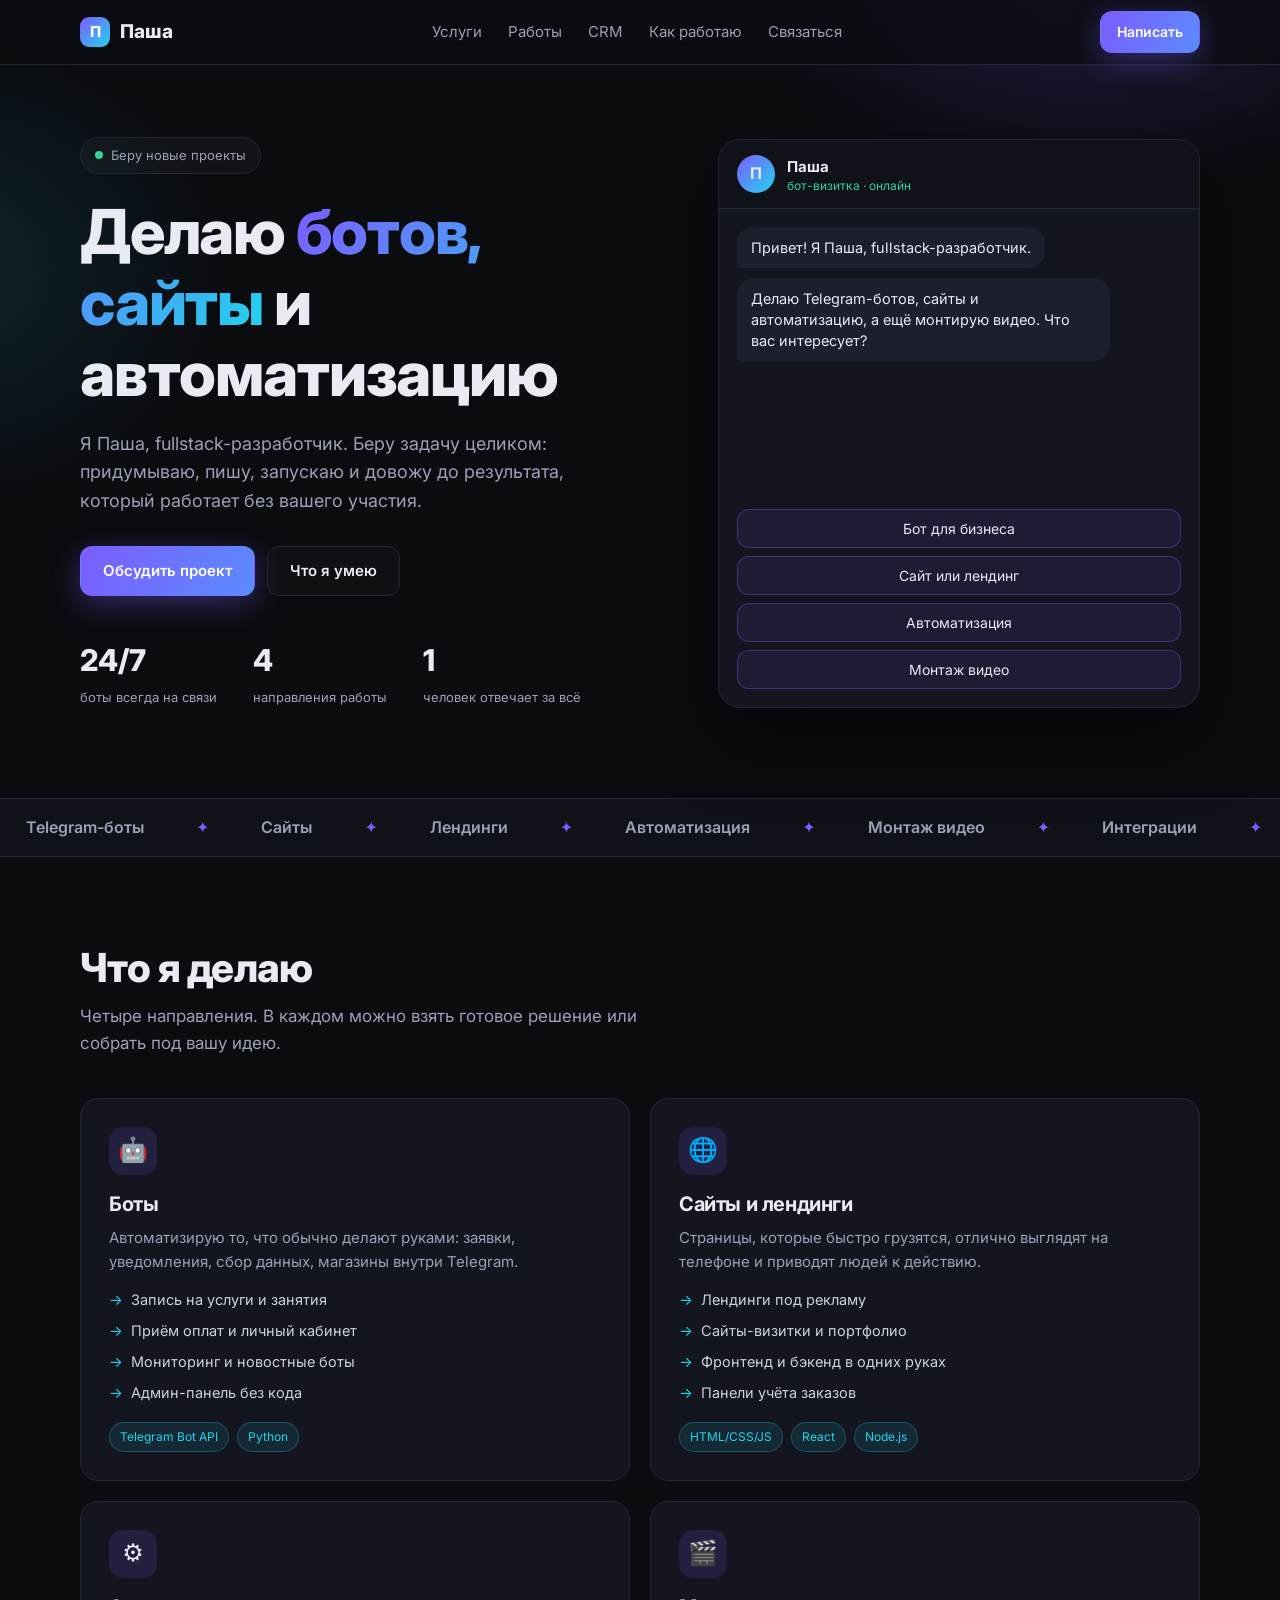
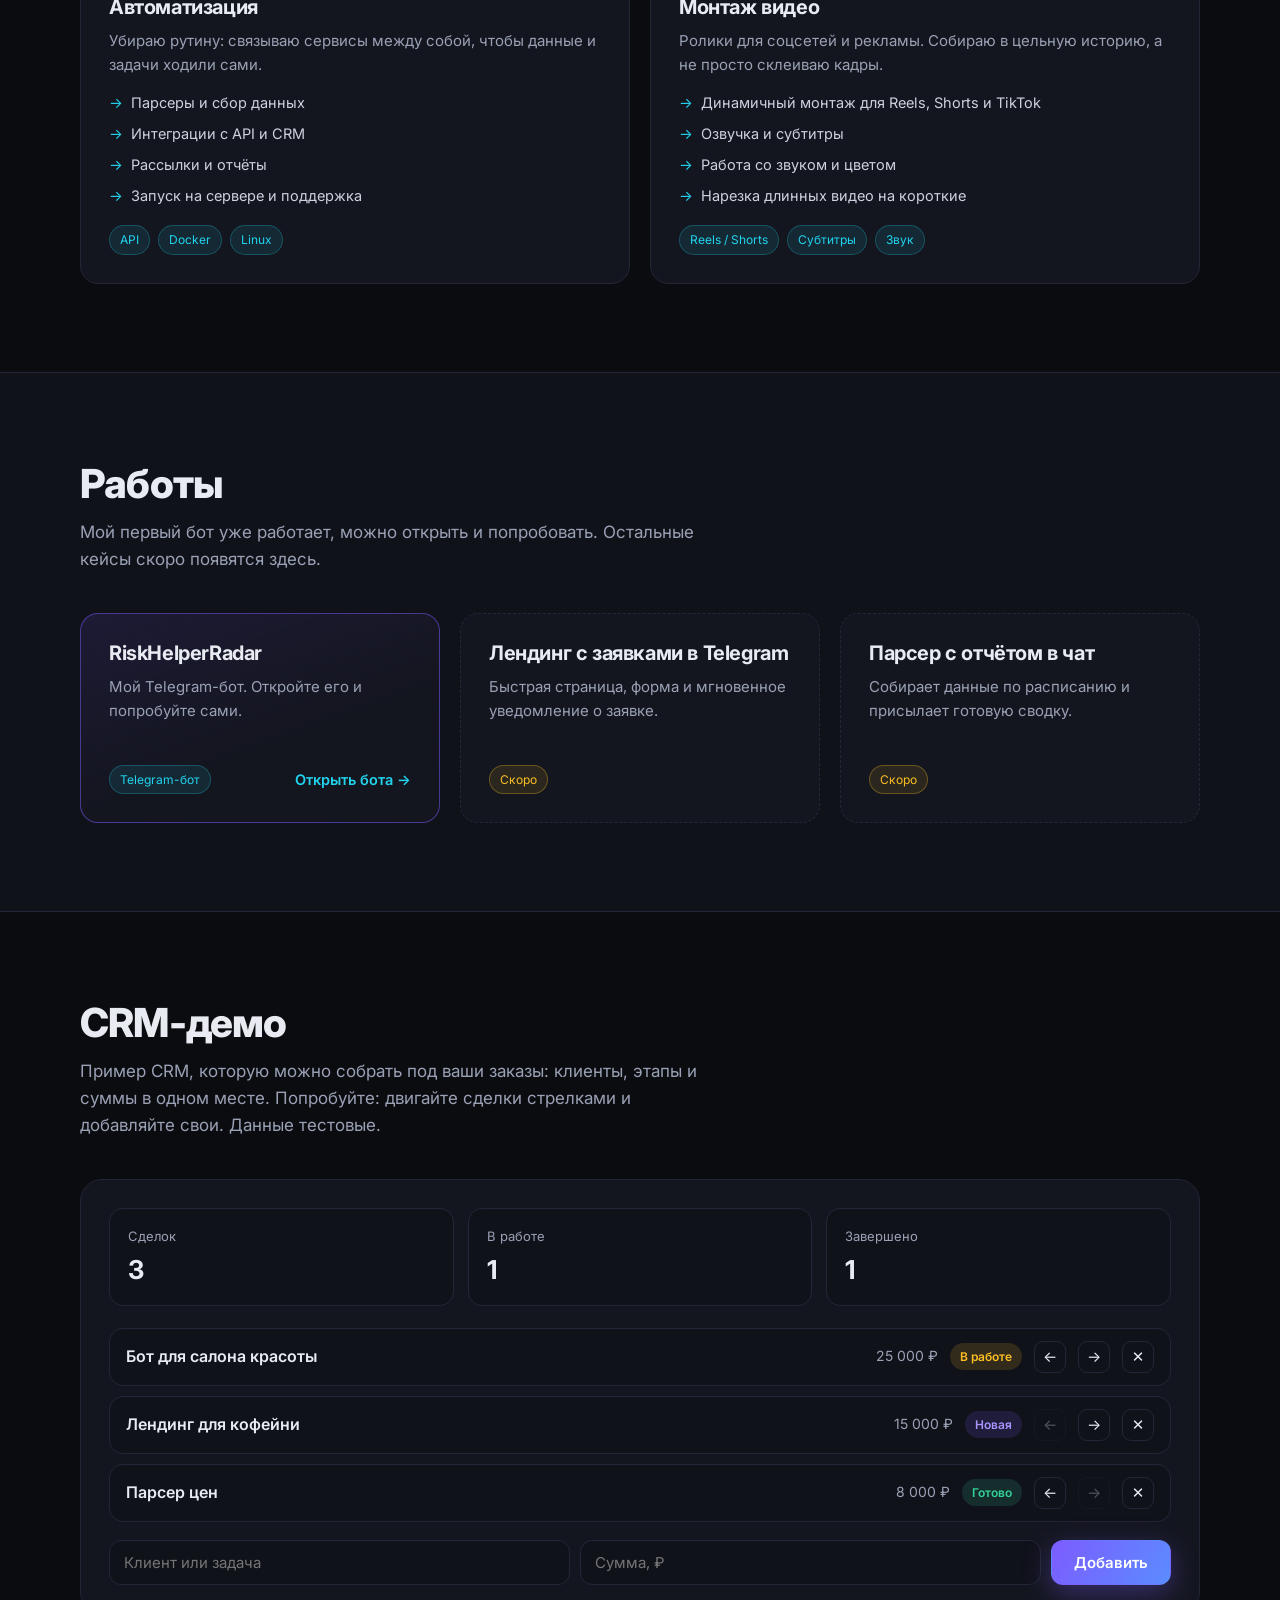
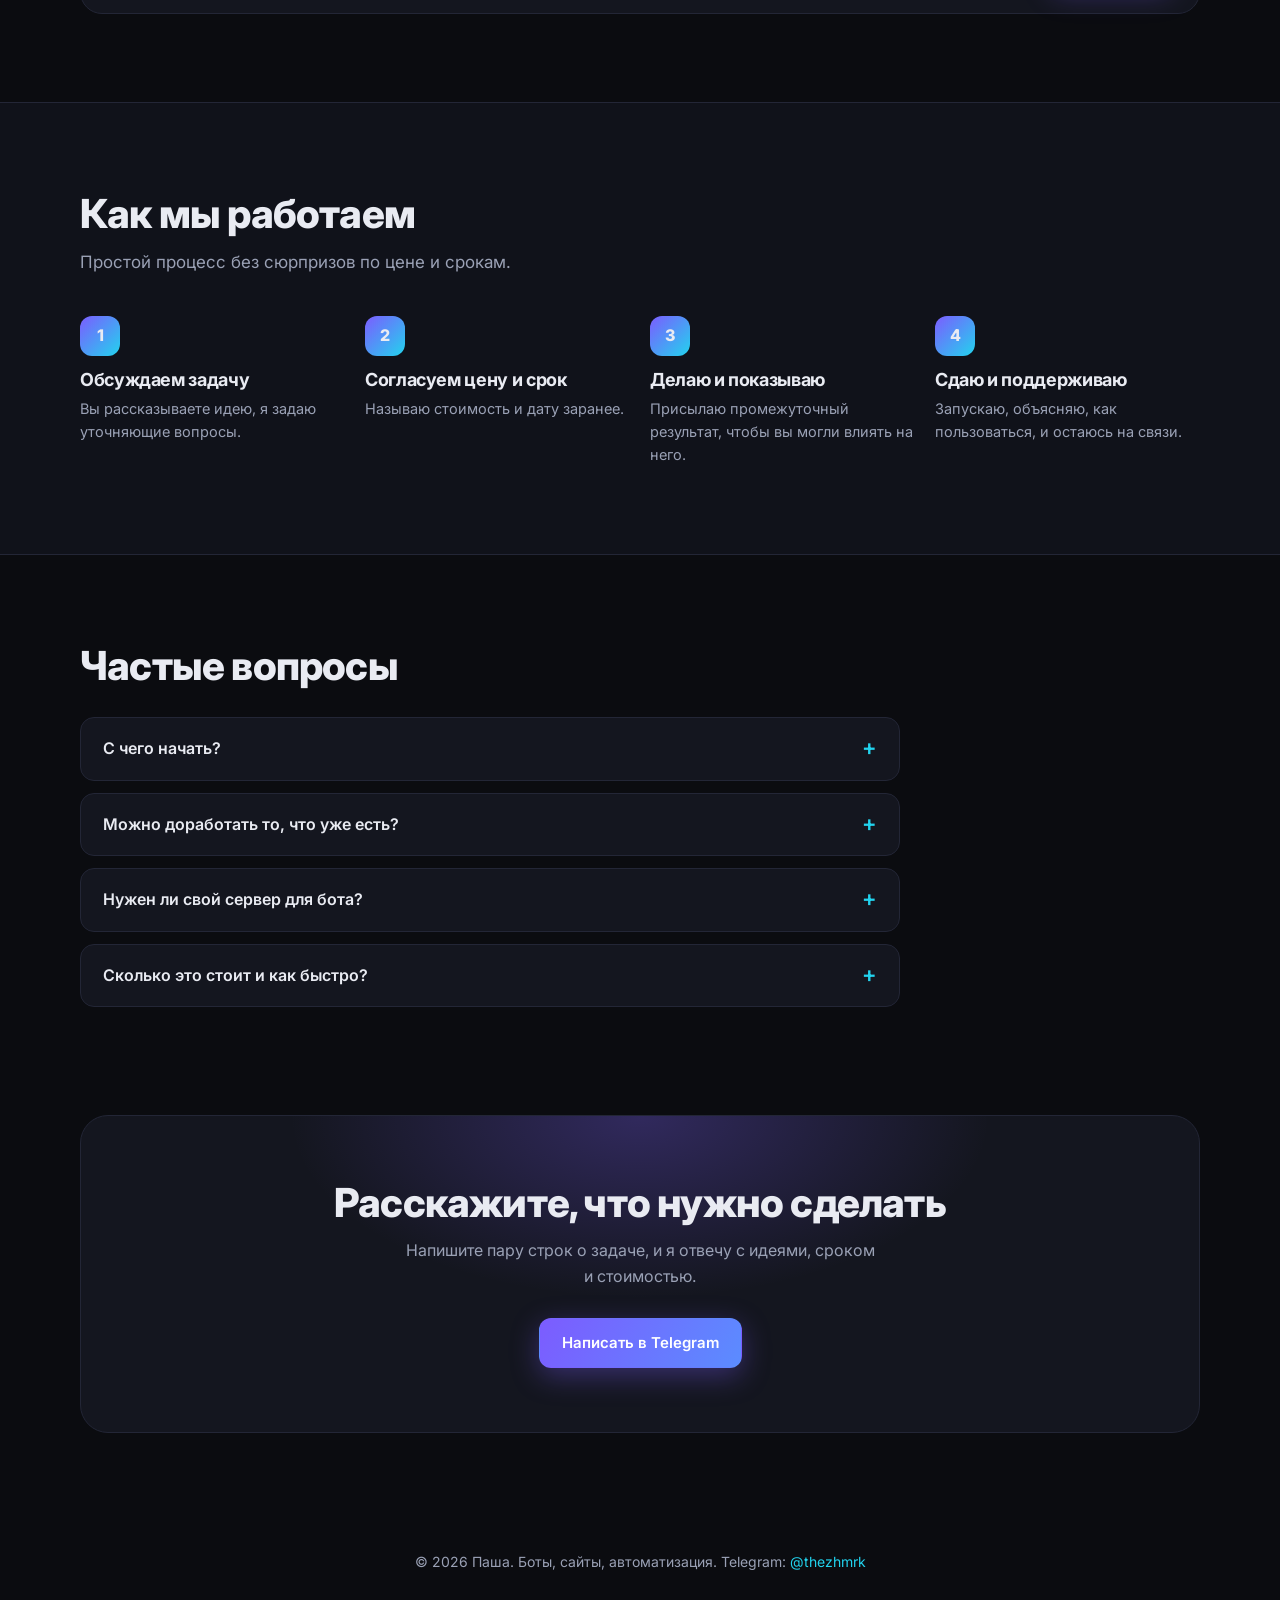
==== commit 6a807ad6: "Add files via upload" ====
--- a/index.html
+++ b/index.html
@@ -1,176 +1,537 @@
 <!doctype html>
 <html lang="ru">
 <head>
-  <meta charset="utf-8">
-  <meta name="viewport" content="width=device-width, initial-scale=1">
-  <title>Павел Федотов — fullstack-разработчик</title>
-  <meta name="description" content="Павел Федотов — fullstack-разработчик. Беру задачу целиком: от идеи до запуска и результата, который работает сам.">
-  <meta name="color-scheme" content="light dark">
-  <meta property="og:title" content="Павел Федотов — fullstack-разработчик">
-  <meta property="og:description" content="Беру задачу целиком: от идеи до запуска и результата, который работает сам.">
-  <meta property="og:type" content="website">
-  <link rel="icon" href="data:image/svg+xml,%3Csvg xmlns='http://www.w3.org/2000/svg' viewBox='0 0 32 32'%3E%3Crect width='32' height='32' rx='8' fill='%232747D6'/%3E%3Crect x='8' y='22' width='16' height='3' fill='%23FFC93C'/%3E%3C/svg%3E">
-  <script>
-    // Тема до отрисовки, чтобы не мигало; .js включает анимации появления
-    document.documentElement.classList.add('js');
-    try {
-      var t = localStorage.getItem('theme');
-      if (t === 'light' || t === 'dark') document.documentElement.dataset.theme = t;
-    } catch (e) {}
-  </script>
-  <link rel="preconnect" href="https://fonts.googleapis.com">
-  <link rel="preconnect" href="https://fonts.gstatic.com" crossorigin>
-  <link href="https://fonts.googleapis.com/css2?family=Golos+Text:wght@400;500;600&family=Unbounded:wght@600;700&display=swap" rel="stylesheet">
-  <link rel="stylesheet" href="style.css">
+<meta charset="utf-8">
+<meta name="viewport" content="width=device-width, initial-scale=1, viewport-fit=cover">
+<title>Паша — fullstack-разработчик: боты, сайты, автоматизация</title>
+<meta name="description" content="Паша — fullstack-разработчик. Делаю Telegram-ботов, сайты, лендинги и автоматизацию под ключ.">
+<meta name="theme-color" content="#0b0c10">
+<meta property="og:title" content="Паша — fullstack-разработчик">
+<meta property="og:description" content="Боты, сайты, лендинги и автоматизация под ключ.">
+<meta property="og:type" content="website">
+<link rel="preconnect" href="https://fonts.googleapis.com">
+<link rel="preconnect" href="https://fonts.gstatic.com" crossorigin>
+<link href="https://fonts.googleapis.com/css2?family=Inter:wght@400;500;600;700;800&display=swap" rel="stylesheet">
+<style>
+:root{
+  --bg:#0b0c10; --bg2:#10121a; --card:#14161f; --line:#232636;
+  --text:#e9ebf2; --muted:#9aa1b5;
+  --accent:#7c5cff; --accent2:#22d3ee; --ok:#34d399; --warn:#fbbf24;
+  --radius:18px;
+}
+*{box-sizing:border-box;margin:0;padding:0}
+html{scroll-behavior:smooth;scroll-padding-top:80px}
+body{
+  background:var(--bg);color:var(--text);
+  font-family:Inter,system-ui,-apple-system,"Segoe UI",Roboto,sans-serif;
+  line-height:1.6;-webkit-font-smoothing:antialiased;overflow-x:hidden;
+}
+body::before{
+  content:"";position:fixed;inset:0;z-index:-1;pointer-events:none;
+  background:
+    radial-gradient(600px 400px at 85% -5%,rgba(124,92,255,.22),transparent 60%),
+    radial-gradient(500px 400px at -5% 30%,rgba(34,211,238,.12),transparent 60%);
+}
+a{color:inherit;text-decoration:none}
+.wrap{width:min(1120px,100% - 40px);margin-inline:auto}
+section{padding:88px 0}
+h1,h2,h3{line-height:1.15;letter-spacing:-.02em}
+h2{font-size:clamp(28px,4vw,40px);font-weight:800;margin-bottom:12px}
+.lead{color:var(--muted);max-width:620px;font-size:17px;margin-bottom:40px}
+.grad{background:linear-gradient(120deg,var(--accent),var(--accent2));-webkit-background-clip:text;background-clip:text;color:transparent}
+
+/* nav */
+header{
+  position:sticky;top:0;z-index:50;
+  background:rgba(11,12,16,.75);backdrop-filter:blur(14px);-webkit-backdrop-filter:blur(14px);
+  border-bottom:1px solid var(--line);
+}
+.nav{display:flex;align-items:center;justify-content:space-between;height:64px;gap:16px}
+.logo{font-weight:800;font-size:19px;display:flex;align-items:center;gap:10px}
+.logo i{
+  width:30px;height:30px;border-radius:9px;display:grid;place-items:center;font-style:normal;font-size:15px;
+  background:linear-gradient(135deg,var(--accent),var(--accent2));color:#fff;
+}
+.links{display:flex;gap:26px;font-size:15px;color:var(--muted)}
+.links a:hover{color:var(--text)}
+.btn{
+  display:inline-flex;align-items:center;justify-content:center;gap:8px;
+  padding:12px 22px;border-radius:12px;font-weight:600;font-size:15px;cursor:pointer;border:1px solid transparent;
+  transition:transform .15s,box-shadow .2s,background .2s;font-family:inherit;
+}
+.btn:active{transform:scale(.97)}
+.btn.primary{background:linear-gradient(120deg,var(--accent),#5b8cff);color:#fff;box-shadow:0 8px 28px rgba(124,92,255,.35)}
+.btn.primary:hover{box-shadow:0 10px 36px rgba(124,92,255,.55);transform:translateY(-1px)}
+.btn.ghost{border-color:var(--line);background:rgba(255,255,255,.02);color:var(--text)}
+.btn.ghost:hover{border-color:var(--accent);background:rgba(124,92,255,.08)}
+.btn.sm{padding:9px 16px;font-size:14px}
+
+/* hero */
+.hero{padding-top:72px}
+.hero-grid{display:grid;grid-template-columns:1.1fr .9fr;gap:48px;align-items:center}
+.badge{
+  display:inline-flex;align-items:center;gap:8px;padding:7px 14px;border-radius:99px;
+  border:1px solid var(--line);background:rgba(255,255,255,.03);font-size:13px;color:var(--muted);margin-bottom:22px;
+}
+.dot{width:8px;height:8px;border-radius:50%;background:var(--ok);box-shadow:0 0 0 0 rgba(52,211,153,.7);animation:pulse 2s infinite}
+@keyframes pulse{70%{box-shadow:0 0 0 9px rgba(52,211,153,0)}100%{box-shadow:0 0 0 0 rgba(52,211,153,0)}}
+.hero h1{font-size:clamp(36px,6vw,62px);font-weight:800;margin-bottom:20px}
+.hero p.sub{font-size:18px;color:var(--muted);max-width:540px;margin-bottom:30px}
+.cta{display:flex;flex-wrap:wrap;gap:12px;margin-bottom:40px}
+.stats{display:flex;gap:36px;flex-wrap:wrap}
+.stat b{display:block;font-size:30px;font-weight:800}
+.stat span{font-size:13px;color:var(--muted)}
+
+/* chat */
+.chat{
+  background:var(--card);border:1px solid var(--line);border-radius:22px;overflow:hidden;
+  box-shadow:0 30px 80px rgba(0,0,0,.45);
+}
+.chat-top{display:flex;align-items:center;gap:12px;padding:14px 18px;border-bottom:1px solid var(--line);background:var(--bg2)}
+.ava{width:38px;height:38px;border-radius:50%;display:grid;place-items:center;font-weight:700;background:linear-gradient(135deg,var(--accent),var(--accent2))}
+.chat-top small{display:block;color:var(--ok);font-size:12px;line-height:1.2}
+.chat-top strong{font-size:15px;line-height:1.2}
+.back{
+  margin-left:auto;font-family:inherit;font-size:13px;font-weight:600;color:var(--text);cursor:pointer;
+  padding:7px 12px;border-radius:10px;background:rgba(124,92,255,.14);border:1px solid rgba(124,92,255,.4);transition:.2s;
+}
+.back:hover{background:rgba(124,92,255,.3)}
+.back[hidden]{display:none}
+.opts button.ghost{background:transparent;border-color:var(--line);color:var(--muted)}
+.opts button.ghost:hover{border-color:var(--accent);color:var(--text)}
+.msgs{padding:18px;height:300px;overflow-y:auto;display:flex;flex-direction:column;gap:10px;scrollbar-width:thin}
+.msg{max-width:84%;padding:10px 14px;border-radius:16px;font-size:14.5px;line-height:1.45;animation:pop .25s ease}
+@keyframes pop{from{opacity:0;transform:translateY(6px)}to{opacity:1;transform:none}}
+.msg.bot{background:#1c1f2c;border-bottom-left-radius:4px;align-self:flex-start}
+.msg.me{background:linear-gradient(120deg,var(--accent),#5b8cff);border-bottom-right-radius:4px;align-self:flex-end}
+.typing{display:flex;gap:4px;padding:14px}
+.typing span{width:6px;height:6px;border-radius:50%;background:var(--muted);animation:bl 1s infinite}
+.typing span:nth-child(2){animation-delay:.15s}.typing span:nth-child(3){animation-delay:.3s}
+@keyframes bl{0%,60%,100%{opacity:.3}30%{opacity:1}}
+.opts{display:flex;flex-direction:column;gap:8px;padding:0 18px 18px}
+.opts button{
+  font-family:inherit;font-size:14px;color:var(--text);padding:10px 14px;border-radius:12px;cursor:pointer;
+  background:rgba(124,92,255,.1);border:1px solid rgba(124,92,255,.35);transition:.2s;text-align:center;
+}
+.opts button:hover{background:rgba(124,92,255,.25)}
+
+/* marquee */
+.marquee{border-block:1px solid var(--line);background:var(--bg2);overflow:hidden;padding:16px 0}
+.track{display:flex;width:max-content;animation:scroll 28s linear infinite}
+.track span{padding:0 26px;font-weight:600;color:var(--muted);white-space:nowrap}
+.track span::after{content:"✦";margin-left:52px;color:var(--accent)}
+@keyframes scroll{to{transform:translateX(-50%)}}
+
+/* cards */
+.grid3{display:grid;grid-template-columns:repeat(3,1fr);gap:20px}
+.grid4{display:grid;grid-template-columns:repeat(2,1fr);gap:20px}
+.card{
+  background:var(--card);border:1px solid var(--line);border-radius:var(--radius);padding:28px;
+  transition:transform .25s,border-color .25s,box-shadow .25s;
+}
+.card:hover{transform:translateY(-4px);border-color:rgba(124,92,255,.55);box-shadow:0 18px 50px rgba(124,92,255,.12)}
+.ico{width:48px;height:48px;border-radius:14px;display:grid;place-items:center;font-size:24px;margin-bottom:18px;background:rgba(124,92,255,.14)}
+.card h3{font-size:20px;margin-bottom:10px}
+.card p{color:var(--muted);font-size:15px;margin-bottom:14px}
+.card ul{list-style:none;display:grid;gap:8px;font-size:14.5px}
+.card li{padding-left:22px;position:relative;color:#cdd1df}
+.card li::before{content:"→";position:absolute;left:0;color:var(--accent2)}
+.tags{display:flex;gap:8px;flex-wrap:wrap;margin-top:18px}
+.tag{font-size:12px;padding:4px 10px;border-radius:99px;background:rgba(34,211,238,.1);color:var(--accent2);border:1px solid rgba(34,211,238,.25)}
+
+/* works */
+.work{min-height:210px;display:flex;flex-direction:column;justify-content:space-between;border-style:dashed}
+.work .tag{align-self:flex-start;background:rgba(251,191,36,.1);color:var(--warn);border-color:rgba(251,191,36,.3)}
+.work.live{border-style:solid;border-color:rgba(124,92,255,.5);background:linear-gradient(160deg,rgba(124,92,255,.12),var(--card) 60%)}
+.work.live .tag{background:rgba(34,211,238,.1);color:var(--accent2);border-color:rgba(34,211,238,.25)}
+.live-row{display:flex;align-items:center;justify-content:space-between;gap:12px;flex-wrap:wrap}
+.live-row .open{font-weight:600;font-size:14.5px;color:var(--accent2)}
+
+/* crm */
+.crm{background:var(--card);border:1px solid var(--line);border-radius:22px;padding:28px}
+.crm-stats{display:grid;grid-template-columns:repeat(3,1fr);gap:14px;margin-bottom:22px}
+.crm-stats div{background:var(--bg2);border:1px solid var(--line);border-radius:14px;padding:14px 18px}
+.crm-stats small{color:var(--muted);font-size:13px}
+.crm-stats b{display:block;font-size:26px}
+.deals{display:grid;gap:10px;margin-bottom:18px;min-height:60px}
+.deal{
+  display:flex;align-items:center;gap:12px;padding:12px 16px;border-radius:14px;background:var(--bg2);border:1px solid var(--line);
+  animation:pop .25s ease;flex-wrap:wrap;
+}
+.deal .n{flex:1;min-width:120px;font-weight:600;word-break:break-word}
+.deal .s{color:var(--muted);font-size:14px}
+.stage{font-size:12px;font-weight:600;padding:4px 10px;border-radius:99px}
+.st0{background:rgba(124,92,255,.15);color:#a994ff}
+.st1{background:rgba(251,191,36,.14);color:var(--warn)}
+.st2{background:rgba(52,211,153,.14);color:var(--ok)}
+.deal button{
+  width:32px;height:32px;border-radius:9px;border:1px solid var(--line);background:transparent;color:var(--text);
+  cursor:pointer;font-size:15px;transition:.2s;font-family:inherit;
+}
+.deal button:hover:not(:disabled){border-color:var(--accent);background:rgba(124,92,255,.15)}
+.deal button:disabled{opacity:.3;cursor:default}
+.crm form{display:flex;gap:10px;flex-wrap:wrap}
+.crm input{
+  flex:1;min-width:140px;padding:12px 14px;border-radius:12px;border:1px solid var(--line);
+  background:var(--bg2);color:var(--text);font-family:inherit;font-size:15px;outline:none;
+}
+.crm input:focus{border-color:var(--accent)}
+
+/* process */
+.steps{display:grid;grid-template-columns:repeat(4,1fr);gap:20px;counter-reset:s}
+.step{counter-increment:s;position:relative;padding-top:54px}
+.step::before{
+  content:counter(s);position:absolute;top:0;left:0;width:40px;height:40px;border-radius:12px;display:grid;place-items:center;
+  font-weight:800;background:linear-gradient(135deg,var(--accent),var(--accent2));
+}
+.step h3{font-size:18px;margin-bottom:6px}
+.step p{color:var(--muted);font-size:14.5px}
+
+/* faq */
+.faq{display:grid;gap:12px;max-width:820px}
+details{background:var(--card);border:1px solid var(--line);border-radius:14px;padding:18px 22px;transition:border-color .2s}
+details[open]{border-color:rgba(124,92,255,.5)}
+summary{cursor:pointer;font-weight:600;list-style:none;display:flex;justify-content:space-between;gap:12px}
+summary::-webkit-details-marker{display:none}
+summary::after{content:"+";color:var(--accent2);font-size:22px;line-height:1;transition:transform .2s}
+details[open] summary::after{transform:rotate(45deg)}
+details p{margin-top:12px;color:var(--muted)}
+
+/* contact */
+.contact{
+  text-align:center;border-radius:28px;padding:64px 24px;border:1px solid var(--line);
+  background:radial-gradient(500px 260px at 50% 0,rgba(124,92,255,.28),transparent 70%),var(--card);
+}
+.contact p{color:var(--muted);max-width:480px;margin:0 auto 28px}
+footer{padding:30px 0 40px;text-align:center;color:var(--muted);font-size:14px}
+footer a{color:var(--accent2)}
+
+/* reveal */
+.rv{opacity:0;transform:translateY(22px);transition:opacity .7s,transform .7s}
+.rv.in{opacity:1;transform:none}
+
+@media (max-width:900px){
+  .hero-grid{grid-template-columns:1fr}
+  .grid3,.grid4{grid-template-columns:1fr}
+  .steps{grid-template-columns:1fr 1fr}
+  .links{display:none}
+  section{padding:64px 0}
+}
+@media (max-width:520px){
+  .steps{grid-template-columns:1fr}
+  .crm-stats{grid-template-columns:1fr}
+  .stats{gap:24px}
+}
+@media (prefers-reduced-motion:reduce){
+  *{animation:none!important;transition:none!important;scroll-behavior:auto!important}
+  .rv{opacity:1;transform:none}
+}
+</style>
 </head>
-<body>
-  <a class="skip" href="#main">Перейти к содержимому</a>
-
-  <header class="site-header" id="header">
-    <div class="progress" id="progress" aria-hidden="true"></div>
-    <div class="wrap header-inner">
-      <a class="logo" href="#top">Павел Федотов</a>
-      <nav class="nav" id="nav" aria-label="Разделы">
-        <a href="#about">Обо мне</a>
-        <a href="#projects">Проекты</a>
-        <a href="#skills">Навыки</a>
-        <a href="#contact">Контакты</a>
-      </nav>
-      <div class="header-actions">
-        <button class="icon-btn" id="theme-toggle" type="button" aria-label="Переключить тему">
-          <svg class="i-sun" viewBox="0 0 24 24" aria-hidden="true"><circle cx="12" cy="12" r="4"/><path d="M12 2v2M12 20v2M4.9 4.9l1.4 1.4M17.7 17.7l1.4 1.4M2 12h2M20 12h2M4.9 19.1l1.4-1.4M17.7 6.3l1.4-1.4"/></svg>
-          <svg class="i-moon" viewBox="0 0 24 24" aria-hidden="true"><path d="M20 14.5A8 8 0 0 1 9.5 4a8 8 0 1 0 10.5 10.5z"/></svg>
-        </button>
-        <button class="icon-btn menu-btn" id="menu-toggle" type="button" aria-label="Открыть меню" aria-expanded="false" aria-controls="nav">
-          <svg viewBox="0 0 24 24" aria-hidden="true"><path d="M4 7h16M4 12h16M4 17h16"/></svg>
-        </button>
+<body id="top">
+
+<header>
+  <div class="wrap nav">
+    <a href="#top" class="logo"><i>П</i>Паша</a>
+    <nav class="links">
+      <a href="#services">Услуги</a>
+      <a href="#works">Работы</a>
+      <a href="#crm">CRM</a>
+      <a href="#process">Как работаю</a>
+      <a href="#contact">Связаться</a>
+    </nav>
+    <a class="btn primary sm" href="https://t.me/thezhmrk" target="_blank" rel="noopener">Написать</a>
+  </div>
+</header>
+
+<main>
+<section class="hero">
+  <div class="wrap hero-grid">
+    <div class="rv">
+      <div class="badge"><span class="dot"></span>Беру новые проекты</div>
+      <h1>Делаю <span class="grad">ботов, сайты</span> и автоматизацию</h1>
+      <p class="sub">Я Паша, fullstack-разработчик. Беру задачу целиком: придумываю, пишу, запускаю и довожу до результата, который работает без вашего участия.</p>
+      <div class="cta">
+        <a class="btn primary" href="#contact">Обсудить проект</a>
+        <a class="btn ghost" href="#services">Что я умею</a>
       </div>
-    </div>
-  </header>
-
-  <main id="main">
-    <section class="hero" id="top">
-      <div class="wrap">
-        <p class="status"><span class="dot" aria-hidden="true"></span>Открыт к новым проектам</p>
-        <h1 class="hero-name"><span class="line"><span>Павел</span></span><span class="line"><span><mark>Федотов</mark></span></span></h1>
-        <p class="rotator">
-          <span class="visually-hidden">Делаю сайты, веб-сервисы, Telegram-ботов и автоматизацию.</span>
-          <span aria-hidden="true">Делаю <span class="rotator-word" id="rotator">веб-сервисы</span></span>
-        </p>
-        <div class="hero-bottom">
-          <!-- ЗАМЕНИТЬ: роль и интро -->
-          <p class="lead"><strong>Fullstack-разработчик.</strong> Беру задачу целиком: придумываю, пишу, запускаю и&nbsp;довожу до&nbsp;результата, который работает без&nbsp;вашего участия.</p>
-          <div class="hero-cta">
-            <a class="btn btn-primary" href="#projects">Посмотреть проекты</a>
-            <a class="btn btn-secondary" href="#contact">Написать мне</a>
-          </div>
-        </div>
+      <div class="stats">
+        <div class="stat"><b>24/7</b><span>боты всегда на связи</span></div>
+        <div class="stat"><b>4</b><span>направления работы</span></div>
+        <div class="stat"><b>1</b><span>человек отвечает за всё</span></div>
       </div>
-    </section>
-
-    <section class="section" id="about" aria-labelledby="about-title">
-      <div class="wrap section-grid">
-        <h2 id="about-title" class="reveal">Обо мне</h2>
-        <div class="prose">
-          <!-- ЗАМЕНИТЬ: текст о себе -->
-          <p class="reveal">Делаю продукт от&nbsp;начала до&nbsp;конца: разбираюсь в&nbsp;задаче, проектирую решение, пишу и&nbsp;интерфейс, и&nbsp;серверную часть, а&nbsp;потом сам запускаю и&nbsp;настраиваю всё на&nbsp;сервере.</p>
-          <p class="reveal">Вам не&nbsp;нужно собирать команду и&nbsp;следить за&nbsp;каждым шагом. Вы описываете, что хотите получить, а&nbsp;я&nbsp;возвращаюсь с&nbsp;работающим сайтом, сервисом или ботом, который дальше справляется сам.</p>
-        </div>
+    </div>
+
+    <div class="chat rv" aria-label="Демо бота-визитки">
+      <div class="chat-top">
+        <div class="ava">П</div>
+        <div><strong>Паша</strong><small>бот-визитка · онлайн</small></div>
+        <button class="back" id="back" type="button" hidden>← Назад</button>
       </div>
-    </section>
-
-    <section class="section" id="projects" aria-labelledby="projects-title">
-      <div class="wrap">
-        <div class="section-head">
-          <h2 id="projects-title" class="reveal">Проекты</h2>
-          <p class="muted reveal">Мой Telegram-бот — откройте и&nbsp;попробуйте.</p>
-        </div>
-
-        <ul class="projects" id="projects-list">
-          <li class="card card-full reveal">
-            <div class="cover cover-radar" aria-hidden="true"><span class="radar-sweep"></span><span class="radar-blip"></span></div>
-            <div class="card-body">
-              <p class="card-kicker">Telegram-бот</p>
-              <h3>РискРадар</h3>
-              <!-- ЗАМЕНИТЬ: описание бота — что он делает и для кого -->
-              <p>Бот «РискРадар» в&nbsp;Telegram. Запускается в&nbsp;один клик, ничего не&nbsp;нужно устанавливать.</p>
-              <ul class="tags"><li>Telegram</li><li>Бот</li></ul>
-              <a class="card-link" href="https://t.me/RiskHelperRadar_Bot" target="_blank" rel="noopener">Открыть @RiskHelperRadar_Bot</a>
-            </div>
-          </li>
+      <div class="msgs" id="msgs" aria-live="polite"></div>
+      <div class="opts" id="opts"></div>
+    </div>
+  </div>
+</section>
+
+<div class="marquee" aria-hidden="true">
+  <div class="track">
+    <span>Telegram-боты</span><span>Сайты</span><span>Лендинги</span><span>Автоматизация</span><span>Монтаж видео</span><span>Интеграции</span><span>Fullstack</span>
+    <span>Telegram-боты</span><span>Сайты</span><span>Лендинги</span><span>Автоматизация</span><span>Монтаж видео</span><span>Интеграции</span><span>Fullstack</span>
+  </div>
+</div>
+
+<section id="services">
+  <div class="wrap">
+    <h2 class="rv">Что я делаю</h2>
+    <p class="lead rv">Четыре направления. В каждом можно взять готовое решение или собрать под вашу идею.</p>
+    <div class="grid4">
+      <article class="card rv">
+        <div class="ico">🤖</div>
+        <h3>Боты</h3>
+        <p>Автоматизирую то, что обычно делают руками: заявки, уведомления, сбор данных, магазины внутри Telegram.</p>
+        <ul>
+          <li>Запись на услуги и занятия</li>
+          <li>Приём оплат и личный кабинет</li>
+          <li>Мониторинг и новостные боты</li>
+          <li>Админ-панель без кода</li>
         </ul>
+        <div class="tags"><span class="tag">Telegram Bot API</span><span class="tag">Python</span></div>
+      </article>
+      <article class="card rv">
+        <div class="ico">🌐</div>
+        <h3>Сайты и лендинги</h3>
+        <p>Страницы, которые быстро грузятся, отлично выглядят на телефоне и приводят людей к действию.</p>
+        <ul>
+          <li>Лендинги под рекламу</li>
+          <li>Сайты-визитки и портфолио</li>
+          <li>Фронтенд и бэкенд в одних руках</li>
+          <li>Панели учёта заказов</li>
+        </ul>
+        <div class="tags"><span class="tag">HTML/CSS/JS</span><span class="tag">React</span><span class="tag">Node.js</span></div>
+      </article>
+      <article class="card rv">
+        <div class="ico">⚙️</div>
+        <h3>Автоматизация</h3>
+        <p>Убираю рутину: связываю сервисы между собой, чтобы данные и задачи ходили сами.</p>
+        <ul>
+          <li>Парсеры и сбор данных</li>
+          <li>Интеграции с API и CRM</li>
+          <li>Рассылки и отчёты</li>
+          <li>Запуск на сервере и поддержка</li>
+        </ul>
+        <div class="tags"><span class="tag">API</span><span class="tag">Docker</span><span class="tag">Linux</span></div>
+      </article>
+      <article class="card rv">
+        <div class="ico">🎬</div>
+        <h3>Монтаж видео</h3>
+        <p>Ролики для соцсетей и рекламы. Собираю в цельную историю, а не просто склеиваю кадры.</p>
+        <ul>
+          <li>Динамичный монтаж для Reels, Shorts и TikTok</li>
+          <li>Озвучка и субтитры</li>
+          <li>Работа со звуком и цветом</li>
+          <li>Нарезка длинных видео на короткие</li>
+        </ul>
+        <div class="tags"><span class="tag">Reels / Shorts</span><span class="tag">Субтитры</span><span class="tag">Звук</span></div>
+      </article>
+    </div>
+  </div>
+</section>
+
+<section id="works" style="background:var(--bg2);border-block:1px solid var(--line)">
+  <div class="wrap">
+    <h2 class="rv">Работы</h2>
+    <p class="lead rv">Мой первый бот уже работает, можно открыть и попробовать. Остальные кейсы скоро появятся здесь.</p>
+    <div class="grid3">
+      <a class="card work live rv" href="https://t.me/RiskHelperRadar_Bot" target="_blank" rel="noopener">
+        <div><h3>RiskHelperRadar</h3><p>Мой Telegram-бот. Откройте его и попробуйте сами.</p></div>
+        <div class="live-row"><span class="tag">Telegram-бот</span><span class="open">Открыть бота →</span></div>
+      </a>
+      <div class="card work rv"><div><h3>Лендинг с заявками в Telegram</h3><p>Быстрая страница, форма и мгновенное уведомление о заявке.</p></div><span class="tag">Скоро</span></div>
+      <div class="card work rv"><div><h3>Парсер с отчётом в чат</h3><p>Собирает данные по расписанию и присылает готовую сводку.</p></div><span class="tag">Скоро</span></div>
+    </div>
+  </div>
+</section>
+
+<section id="crm">
+  <div class="wrap">
+    <h2 class="rv">CRM-демо</h2>
+    <p class="lead rv">Пример CRM, которую можно собрать под ваши заказы: клиенты, этапы и суммы в одном месте. Попробуйте: двигайте сделки стрелками и добавляйте свои. Данные тестовые.</p>
+    <div class="crm rv">
+      <div class="crm-stats">
+        <div><small>Сделок</small><b id="c-all">0</b></div>
+        <div><small>В работе</small><b id="c-work">0</b></div>
+        <div><small>Завершено</small><b id="c-done">0</b></div>
       </div>
-    </section>
-
-    <section class="section" id="skills" aria-labelledby="skills-title">
-      <div class="wrap section-grid">
-        <h2 id="skills-title" class="reveal">Навыки</h2>
-        <!-- ЗАМЕНИТЬ: группы навыков -->
-        <div class="skills">
-          <div class="skill-group reveal">
-            <h3>Фронтенд</h3>
-            <ul><li>HTML и&nbsp;CSS</li><li>JavaScript, TypeScript</li><li>React</li><li>Адаптивная вёрстка</li></ul>
-          </div>
-          <div class="skill-group reveal">
-            <h3>Бэкенд</h3>
-            <ul><li>Node.js, Python</li><li>REST API</li><li>Базы данных</li><li>Telegram-боты</li></ul>
-          </div>
-          <div class="skill-group reveal">
-            <h3>Запуск</h3>
-            <ul><li>Серверы и&nbsp;домены</li><li>Docker</li><li>Автоматизация</li><li>Git</li></ul>
-          </div>
-        </div>
-      </div>
-    </section>
-
-    <section class="section contact" id="contact" aria-labelledby="contact-title">
-      <div class="wrap contact-grid">
-        <div>
-          <h2 id="contact-title" class="reveal">Есть задача? Напишите.</h2>
-          <p class="lead muted reveal">Пишите в&nbsp;Telegram — отвечаю в&nbsp;течение дня.</p>
-          <a class="contact-handle reveal" href="https://t.me/PavelCode12" target="_blank" rel="noopener">@PavelCode12</a>
-          <div class="contact-row reveal">
-            <a class="btn btn-primary" href="https://t.me/PavelCode12" target="_blank" rel="noopener">Написать в&nbsp;Telegram</a>
-            <button class="btn btn-secondary" id="copy-handle" type="button" data-handle="@PavelCode12">Скопировать ник</button>
-            <span class="copy-note" id="copy-note" role="status" aria-live="polite"></span>
-          </div>
-          <!-- ЗАМЕНИТЬ: ссылки на GitHub и LinkedIn (или удалить строки) -->
-          <ul class="socials reveal">
-            <li><a href="https://t.me/PavelCode12" target="_blank" rel="noopener">Telegram</a></li>
-            <li><a href="https://github.com/username">GitHub</a></li>
-            <li><a href="https://www.linkedin.com/in/username">LinkedIn</a></li>
-          </ul>
-        </div>
-
-        <form class="contact-form reveal" id="contact-form" data-tg="PavelCode12" novalidate>
-          <h3>Короткое сообщение</h3>
-          <label class="field">
-            <span>Как вас зовут</span>
-            <input name="name" type="text" autocomplete="name" required>
-          </label>
-          <label class="field">
-            <span>О чём проект</span>
-            <textarea name="message" rows="4" required></textarea>
-          </label>
-          <button class="btn btn-primary" type="submit">Отправить в&nbsp;Telegram</button>
-          <p class="form-hint muted" id="form-hint" aria-live="polite">Текст скопируется, и&nbsp;откроется чат со&nbsp;мной в&nbsp;Telegram — останется только вставить его.</p>
-        </form>
-      </div>
-    </section>
-  </main>
-
-  <footer class="site-footer">
-    <div class="wrap footer-inner">
-      <p>© <span id="year">2026</span> Павел Федотов</p>
-      <a href="#top">Наверх</a>
-    </div>
-  </footer>
-
-  <button class="to-top" id="to-top" type="button" aria-label="Наверх">
-    <svg viewBox="0 0 24 24" aria-hidden="true"><path d="M12 19V5M5 12l7-7 7 7"/></svg>
-  </button>
-
-
-  <script src="script.js"></script>
+      <div class="deals" id="deals"></div>
+      <form id="dealForm">
+        <input id="dName" placeholder="Клиент или задача" maxlength="40" required aria-label="Клиент или задача">
+        <input id="dSum" type="number" min="0" placeholder="Сумма, ₽" aria-label="Сумма">
+        <button class="btn primary" type="submit">Добавить</button>
+      </form>
+    </div>
+  </div>
+</section>
+
+<section id="process" style="background:var(--bg2);border-block:1px solid var(--line)">
+  <div class="wrap">
+    <h2 class="rv">Как мы работаем</h2>
+    <p class="lead rv">Простой процесс без сюрпризов по цене и срокам.</p>
+    <div class="steps">
+      <div class="step rv"><h3>Обсуждаем задачу</h3><p>Вы рассказываете идею, я задаю уточняющие вопросы.</p></div>
+      <div class="step rv"><h3>Согласуем цену и срок</h3><p>Называю стоимость и дату заранее.</p></div>
+      <div class="step rv"><h3>Делаю и показываю</h3><p>Присылаю промежуточный результат, чтобы вы могли влиять на него.</p></div>
+      <div class="step rv"><h3>Сдаю и поддерживаю</h3><p>Запускаю, объясняю, как пользоваться, и остаюсь на связи.</p></div>
+    </div>
+  </div>
+</section>
+
+<section id="faq">
+  <div class="wrap">
+    <h2 class="rv">Частые вопросы</h2>
+    <div class="faq" style="margin-top:28px">
+      <details class="rv"><summary>С чего начать?</summary><p>Напишите мне в Telegram и опишите идею своими словами. Остальное уточню сам и предложу решение.</p></details>
+      <details class="rv"><summary>Можно доработать то, что уже есть?</summary><p>Да. Могу взять готового бота или сайт, добавить функции, исправить ошибки или перенести на другой хостинг.</p></details>
+      <details class="rv"><summary>Нужен ли свой сервер для бота?</summary><p>Бот должен работать постоянно, поэтому ему нужен сервер. Помогу выбрать, настроить и запустить.</p></details>
+      <details class="rv"><summary>Сколько это стоит и как быстро?</summary><p>Зависит от задачи. После короткого обсуждения называю точную цену и срок, и они не меняются по ходу работы.</p></details>
+    </div>
+  </div>
+</section>
+
+<section id="contact" style="padding-top:20px">
+  <div class="wrap">
+    <div class="contact rv">
+      <h2>Расскажите, что нужно сделать</h2>
+      <p>Напишите пару строк о задаче, и я отвечу с идеями, сроком и стоимостью.</p>
+      <a class="btn primary" href="https://t.me/thezhmrk" target="_blank" rel="noopener">Написать в Telegram</a>
+    </div>
+  </div>
+</section>
+</main>
+
+<footer>
+  <div class="wrap">© <span id="year">2026</span> Паша. Боты, сайты, автоматизация. Telegram: <a href="https://t.me/thezhmrk" target="_blank" rel="noopener">@thezhmrk</a></div>
+</footer>
+
+<script>
+/* год в подвале */
+document.getElementById('year').textContent = new Date().getFullYear();
+
+/* появление блоков при прокрутке */
+(function(){
+  var els = document.querySelectorAll('.rv');
+  if(!('IntersectionObserver' in window)){ els.forEach(function(e){e.classList.add('in')}); return; }
+  var io = new IntersectionObserver(function(entries){
+    entries.forEach(function(en){ if(en.isIntersecting){ en.target.classList.add('in'); io.unobserve(en.target); } });
+  },{threshold:.12});
+  els.forEach(function(e){ io.observe(e); });
+})();
+
+/* демо-бот */
+(function(){
+  var msgs = document.getElementById('msgs');
+  var opts = document.getElementById('opts');
+  var tree = {
+    start: {
+      text: ['Привет! Я Паша, fullstack-разработчик.', 'Делаю Telegram-ботов, сайты и автоматизацию, а ещё монтирую видео. Что вас интересует?'],
+      options: [['Бот для бизнеса','bot'],['Сайт или лендинг','site'],['Автоматизация','auto'],['Монтаж видео','video']]
+    },
+    menu: {
+      text: ['Хорошо, выберите другое направление:'],
+      options: [['Бот для бизнеса','bot'],['Сайт или лендинг','site'],['Автоматизация','auto'],['Монтаж видео','video']]
+    },
+    bot: {
+      text: ['Боты принимают заявки, оплаты, отвечают клиентам и шлют уведомления. Работают круглосуточно.', 'Хотите обсудить свою идею?'],
+      options: [['Да, написать Паше','contact'],['← Назад','menu']]
+    },
+    site: {
+      text: ['Делаю быстрые лендинги и сайты, которые удобно открывать с телефона. Сразу подключаю заявки в Telegram.', 'Обсудим ваш проект?'],
+      options: [['Да, написать Паше','contact'],['← Назад','menu']]
+    },
+    auto: {
+      text: ['Парсеры, интеграции с сервисами, отчёты и рассылки. Всё, что сейчас делается руками, можно отдать скрипту.', 'Расскажете, что хотите автоматизировать?'],
+      options: [['Да, написать Паше','contact'],['← Назад','menu']]
+    },
+    video: {
+      text: ['Монтирую ролики для соцсетей и рекламы: ритм, звук, субтитры и озвучка.', 'Есть исходники и идея?'],
+      options: [['Да, написать Паше','contact'],['← Назад','menu']]
+    },
+    contact: { text:['Отлично! Открываю Telegram…'], options:[] }
+  };
+  function add(text, who){
+    var d = document.createElement('div');
+    d.className = 'msg ' + who; d.textContent = text;
+    msgs.appendChild(d); msgs.scrollTop = msgs.scrollHeight; return d;
+  }
+  function typing(){
+    var d = document.createElement('div');
+    d.className = 'msg bot typing'; d.innerHTML = '<span></span><span></span><span></span>';
+    msgs.appendChild(d); msgs.scrollTop = msgs.scrollHeight; return d;
+  }
+  var run = 0, backBtn = document.getElementById('back');
+  function play(key){
+    var node = tree[key]; opts.innerHTML = '';
+    var my = ++run, i = 0;
+    backBtn.hidden = (key === 'start' || key === 'menu');
+    (function next(){
+      if(my !== run) return;
+      if(i >= node.text.length){
+        node.options.forEach(function(o){
+          var b = document.createElement('button'); b.textContent = o[0];
+          if(o[1] === 'menu') b.className = 'ghost';
+          b.onclick = function(){ add(o[0],'me'); play(o[1]); };
+          opts.appendChild(b);
+        });
+        if(key === 'contact'){ setTimeout(function(){ window.open('https://t.me/thezhmrk','_blank','noopener'); },500); }
+        return;
+      }
+      var t = typing();
+      setTimeout(function(){ t.remove(); if(my !== run) return; add(node.text[i],'bot'); i++; next(); }, 500);
+    })();
+  }
+  backBtn.onclick = function(){ add('← Назад','me'); play('menu'); };
+  play('start');
+})();
+
+/* CRM-демо */
+(function(){
+  var stages = ['Новая','В работе','Готово'];
+  var deals = [
+    {n:'Бот для салона красоты', s:25000, st:1},
+    {n:'Лендинг для кофейни', s:15000, st:0},
+    {n:'Парсер цен', s:8000, st:2}
+  ];
+  var box = document.getElementById('deals');
+  function money(v){ return v ? Number(v).toLocaleString('ru-RU') + ' ₽' : ''; }
+  function render(){
+    box.innerHTML = '';
+    deals.forEach(function(d, i){
+      var row = document.createElement('div'); row.className = 'deal';
+      var n = document.createElement('span'); n.className = 'n'; n.textContent = d.n;
+      var s = document.createElement('span'); s.className = 's'; s.textContent = money(d.s);
+      var st = document.createElement('span'); st.className = 'stage st' + d.st; st.textContent = stages[d.st];
+      var l = document.createElement('button'); l.textContent = '←'; l.disabled = d.st === 0; l.setAttribute('aria-label','Назад');
+      var r = document.createElement('button'); r.textContent = '→'; r.disabled = d.st === 2; r.setAttribute('aria-label','Вперёд');
+      var x = document.createElement('button'); x.textContent = '✕'; x.setAttribute('aria-label','Удалить');
+      l.onclick = function(){ d.st--; render(); };
+      r.onclick = function(){ d.st++; render(); };
+      x.onclick = function(){ deals.splice(i,1); render(); };
+      [n,s,st,l,r,x].forEach(function(e){ row.appendChild(e); });
+      box.appendChild(row);
+    });
+    document.getElementById('c-all').textContent = deals.length;
+    document.getElementById('c-work').textContent = deals.filter(function(d){return d.st===1}).length;
+    document.getElementById('c-done').textContent = deals.filter(function(d){return d.st===2}).length;
+  }
+  document.getElementById('dealForm').addEventListener('submit', function(e){
+    e.preventDefault();
+    var n = document.getElementById('dName'), s = document.getElementById('dSum');
+    if(!n.value.trim()) return;
+    deals.unshift({n:n.value.trim(), s:Number(s.value)||0, st:0});
+    n.value = ''; s.value = ''; render();
+  });
+  render();
+})();
+</script>
 </body>
 </html>
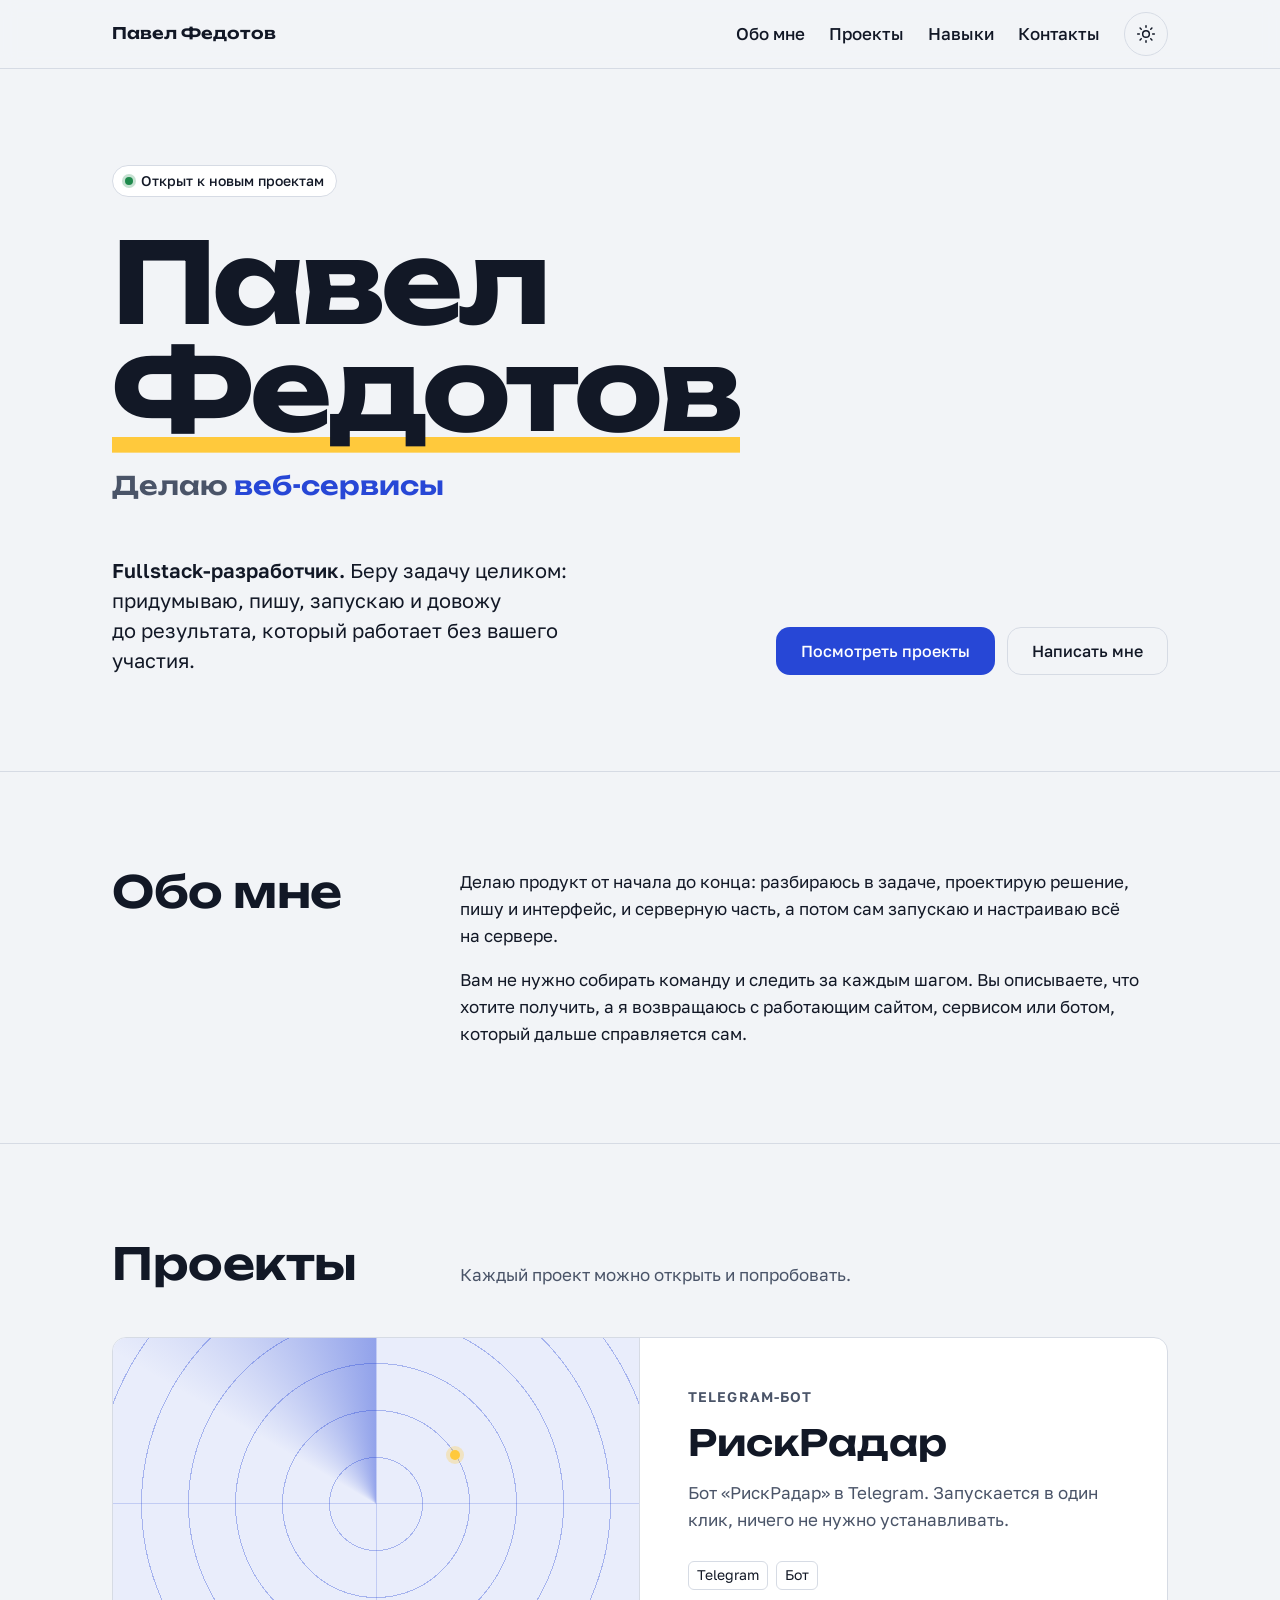
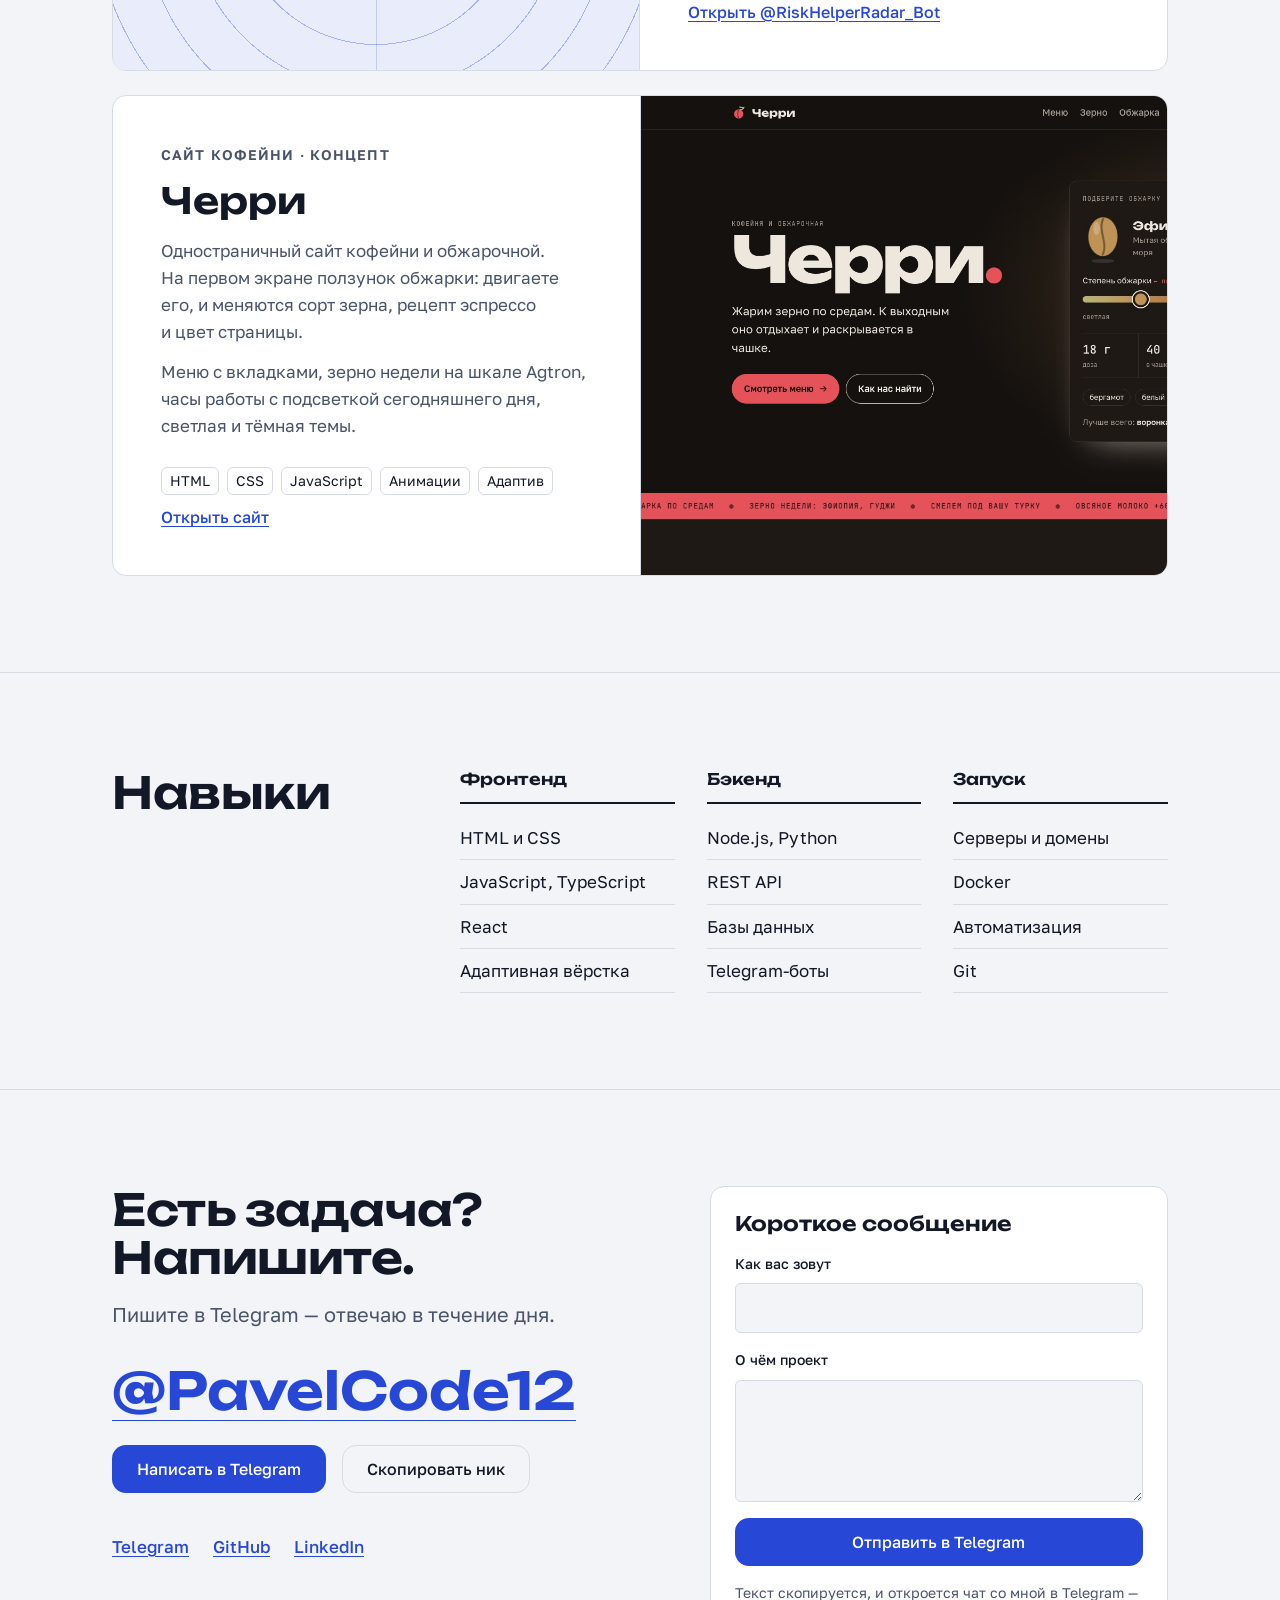
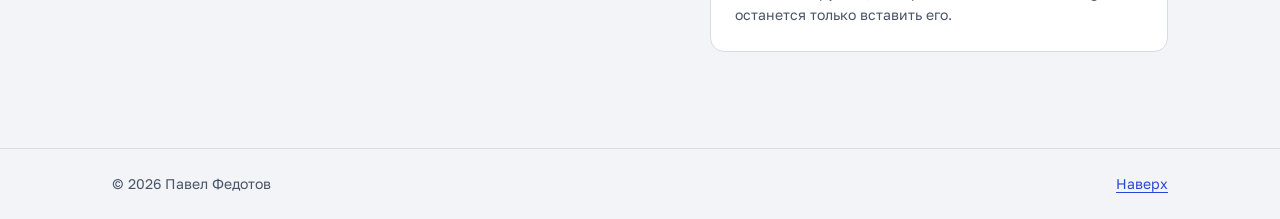
==== commit 91142ba1: "Add files via upload" ====
--- a/index.html
+++ b/index.html
@@ -1,537 +1,188 @@
 <!doctype html>
 <html lang="ru">
 <head>
-<meta charset="utf-8">
-<meta name="viewport" content="width=device-width, initial-scale=1, viewport-fit=cover">
-<title>Паша — fullstack-разработчик: боты, сайты, автоматизация</title>
-<meta name="description" content="Паша — fullstack-разработчик. Делаю Telegram-ботов, сайты, лендинги и автоматизацию под ключ.">
-<meta name="theme-color" content="#0b0c10">
-<meta property="og:title" content="Паша — fullstack-разработчик">
-<meta property="og:description" content="Боты, сайты, лендинги и автоматизация под ключ.">
-<meta property="og:type" content="website">
-<link rel="preconnect" href="https://fonts.googleapis.com">
-<link rel="preconnect" href="https://fonts.gstatic.com" crossorigin>
-<link href="https://fonts.googleapis.com/css2?family=Inter:wght@400;500;600;700;800&display=swap" rel="stylesheet">
-<style>
-:root{
-  --bg:#0b0c10; --bg2:#10121a; --card:#14161f; --line:#232636;
-  --text:#e9ebf2; --muted:#9aa1b5;
-  --accent:#7c5cff; --accent2:#22d3ee; --ok:#34d399; --warn:#fbbf24;
-  --radius:18px;
-}
-*{box-sizing:border-box;margin:0;padding:0}
-html{scroll-behavior:smooth;scroll-padding-top:80px}
-body{
-  background:var(--bg);color:var(--text);
-  font-family:Inter,system-ui,-apple-system,"Segoe UI",Roboto,sans-serif;
-  line-height:1.6;-webkit-font-smoothing:antialiased;overflow-x:hidden;
-}
-body::before{
-  content:"";position:fixed;inset:0;z-index:-1;pointer-events:none;
-  background:
-    radial-gradient(600px 400px at 85% -5%,rgba(124,92,255,.22),transparent 60%),
-    radial-gradient(500px 400px at -5% 30%,rgba(34,211,238,.12),transparent 60%);
-}
-a{color:inherit;text-decoration:none}
-.wrap{width:min(1120px,100% - 40px);margin-inline:auto}
-section{padding:88px 0}
-h1,h2,h3{line-height:1.15;letter-spacing:-.02em}
-h2{font-size:clamp(28px,4vw,40px);font-weight:800;margin-bottom:12px}
-.lead{color:var(--muted);max-width:620px;font-size:17px;margin-bottom:40px}
-.grad{background:linear-gradient(120deg,var(--accent),var(--accent2));-webkit-background-clip:text;background-clip:text;color:transparent}
+  <meta charset="utf-8">
+  <meta name="viewport" content="width=device-width, initial-scale=1">
+  <title>Павел Федотов — fullstack-разработчик</title>
+  <meta name="description" content="Павел Федотов — fullstack-разработчик. Беру задачу целиком: от идеи до запуска и результата, который работает сам.">
+  <meta name="color-scheme" content="light dark">
+  <meta property="og:title" content="Павел Федотов — fullstack-разработчик">
+  <meta property="og:description" content="Беру задачу целиком: от идеи до запуска и результата, который работает сам.">
+  <meta property="og:type" content="website">
+  <link rel="icon" href="data:image/svg+xml,%3Csvg xmlns='http://www.w3.org/2000/svg' viewBox='0 0 32 32'%3E%3Crect width='32' height='32' rx='8' fill='%232747D6'/%3E%3Crect x='8' y='22' width='16' height='3' fill='%23FFC93C'/%3E%3C/svg%3E">
+  <script>
+    // Тема до отрисовки, чтобы не мигало; .js включает анимации появления
+    document.documentElement.classList.add('js');
+    try {
+      var t = localStorage.getItem('theme');
+      if (t === 'light' || t === 'dark') document.documentElement.dataset.theme = t;
+    } catch (e) {}
+  </script>
+  <link rel="preconnect" href="https://fonts.googleapis.com">
+  <link rel="preconnect" href="https://fonts.gstatic.com" crossorigin>
+  <link href="https://fonts.googleapis.com/css2?family=Golos+Text:wght@400;500;600&family=Unbounded:wght@600;700&display=swap" rel="stylesheet">
+  <link rel="stylesheet" href="style.css">
+</head>
+<body>
+  <a class="skip" href="#main">Перейти к содержимому</a>
 
-/* nav */
-header{
-  position:sticky;top:0;z-index:50;
-  background:rgba(11,12,16,.75);backdrop-filter:blur(14px);-webkit-backdrop-filter:blur(14px);
-  border-bottom:1px solid var(--line);
-}
-.nav{display:flex;align-items:center;justify-content:space-between;height:64px;gap:16px}
-.logo{font-weight:800;font-size:19px;display:flex;align-items:center;gap:10px}
-.logo i{
-  width:30px;height:30px;border-radius:9px;display:grid;place-items:center;font-style:normal;font-size:15px;
-  background:linear-gradient(135deg,var(--accent),var(--accent2));color:#fff;
-}
-.links{display:flex;gap:26px;font-size:15px;color:var(--muted)}
-.links a:hover{color:var(--text)}
-.btn{
-  display:inline-flex;align-items:center;justify-content:center;gap:8px;
-  padding:12px 22px;border-radius:12px;font-weight:600;font-size:15px;cursor:pointer;border:1px solid transparent;
-  transition:transform .15s,box-shadow .2s,background .2s;font-family:inherit;
-}
-.btn:active{transform:scale(.97)}
-.btn.primary{background:linear-gradient(120deg,var(--accent),#5b8cff);color:#fff;box-shadow:0 8px 28px rgba(124,92,255,.35)}
-.btn.primary:hover{box-shadow:0 10px 36px rgba(124,92,255,.55);transform:translateY(-1px)}
-.btn.ghost{border-color:var(--line);background:rgba(255,255,255,.02);color:var(--text)}
-.btn.ghost:hover{border-color:var(--accent);background:rgba(124,92,255,.08)}
-.btn.sm{padding:9px 16px;font-size:14px}
-
-/* hero */
-.hero{padding-top:72px}
-.hero-grid{display:grid;grid-template-columns:1.1fr .9fr;gap:48px;align-items:center}
-.badge{
-  display:inline-flex;align-items:center;gap:8px;padding:7px 14px;border-radius:99px;
-  border:1px solid var(--line);background:rgba(255,255,255,.03);font-size:13px;color:var(--muted);margin-bottom:22px;
-}
-.dot{width:8px;height:8px;border-radius:50%;background:var(--ok);box-shadow:0 0 0 0 rgba(52,211,153,.7);animation:pulse 2s infinite}
-@keyframes pulse{70%{box-shadow:0 0 0 9px rgba(52,211,153,0)}100%{box-shadow:0 0 0 0 rgba(52,211,153,0)}}
-.hero h1{font-size:clamp(36px,6vw,62px);font-weight:800;margin-bottom:20px}
-.hero p.sub{font-size:18px;color:var(--muted);max-width:540px;margin-bottom:30px}
-.cta{display:flex;flex-wrap:wrap;gap:12px;margin-bottom:40px}
-.stats{display:flex;gap:36px;flex-wrap:wrap}
-.stat b{display:block;font-size:30px;font-weight:800}
-.stat span{font-size:13px;color:var(--muted)}
-
-/* chat */
-.chat{
-  background:var(--card);border:1px solid var(--line);border-radius:22px;overflow:hidden;
-  box-shadow:0 30px 80px rgba(0,0,0,.45);
-}
-.chat-top{display:flex;align-items:center;gap:12px;padding:14px 18px;border-bottom:1px solid var(--line);background:var(--bg2)}
-.ava{width:38px;height:38px;border-radius:50%;display:grid;place-items:center;font-weight:700;background:linear-gradient(135deg,var(--accent),var(--accent2))}
-.chat-top small{display:block;color:var(--ok);font-size:12px;line-height:1.2}
-.chat-top strong{font-size:15px;line-height:1.2}
-.back{
-  margin-left:auto;font-family:inherit;font-size:13px;font-weight:600;color:var(--text);cursor:pointer;
-  padding:7px 12px;border-radius:10px;background:rgba(124,92,255,.14);border:1px solid rgba(124,92,255,.4);transition:.2s;
-}
-.back:hover{background:rgba(124,92,255,.3)}
-.back[hidden]{display:none}
-.opts button.ghost{background:transparent;border-color:var(--line);color:var(--muted)}
-.opts button.ghost:hover{border-color:var(--accent);color:var(--text)}
-.msgs{padding:18px;height:300px;overflow-y:auto;display:flex;flex-direction:column;gap:10px;scrollbar-width:thin}
-.msg{max-width:84%;padding:10px 14px;border-radius:16px;font-size:14.5px;line-height:1.45;animation:pop .25s ease}
-@keyframes pop{from{opacity:0;transform:translateY(6px)}to{opacity:1;transform:none}}
-.msg.bot{background:#1c1f2c;border-bottom-left-radius:4px;align-self:flex-start}
-.msg.me{background:linear-gradient(120deg,var(--accent),#5b8cff);border-bottom-right-radius:4px;align-self:flex-end}
-.typing{display:flex;gap:4px;padding:14px}
-.typing span{width:6px;height:6px;border-radius:50%;background:var(--muted);animation:bl 1s infinite}
-.typing span:nth-child(2){animation-delay:.15s}.typing span:nth-child(3){animation-delay:.3s}
-@keyframes bl{0%,60%,100%{opacity:.3}30%{opacity:1}}
-.opts{display:flex;flex-direction:column;gap:8px;padding:0 18px 18px}
-.opts button{
-  font-family:inherit;font-size:14px;color:var(--text);padding:10px 14px;border-radius:12px;cursor:pointer;
-  background:rgba(124,92,255,.1);border:1px solid rgba(124,92,255,.35);transition:.2s;text-align:center;
-}
-.opts button:hover{background:rgba(124,92,255,.25)}
-
-/* marquee */
-.marquee{border-block:1px solid var(--line);background:var(--bg2);overflow:hidden;padding:16px 0}
-.track{display:flex;width:max-content;animation:scroll 28s linear infinite}
-.track span{padding:0 26px;font-weight:600;color:var(--muted);white-space:nowrap}
-.track span::after{content:"✦";margin-left:52px;color:var(--accent)}
-@keyframes scroll{to{transform:translateX(-50%)}}
-
-/* cards */
-.grid3{display:grid;grid-template-columns:repeat(3,1fr);gap:20px}
-.grid4{display:grid;grid-template-columns:repeat(2,1fr);gap:20px}
-.card{
-  background:var(--card);border:1px solid var(--line);border-radius:var(--radius);padding:28px;
-  transition:transform .25s,border-color .25s,box-shadow .25s;
-}
-.card:hover{transform:translateY(-4px);border-color:rgba(124,92,255,.55);box-shadow:0 18px 50px rgba(124,92,255,.12)}
-.ico{width:48px;height:48px;border-radius:14px;display:grid;place-items:center;font-size:24px;margin-bottom:18px;background:rgba(124,92,255,.14)}
-.card h3{font-size:20px;margin-bottom:10px}
-.card p{color:var(--muted);font-size:15px;margin-bottom:14px}
-.card ul{list-style:none;display:grid;gap:8px;font-size:14.5px}
-.card li{padding-left:22px;position:relative;color:#cdd1df}
-.card li::before{content:"→";position:absolute;left:0;color:var(--accent2)}
-.tags{display:flex;gap:8px;flex-wrap:wrap;margin-top:18px}
-.tag{font-size:12px;padding:4px 10px;border-radius:99px;background:rgba(34,211,238,.1);color:var(--accent2);border:1px solid rgba(34,211,238,.25)}
-
-/* works */
-.work{min-height:210px;display:flex;flex-direction:column;justify-content:space-between;border-style:dashed}
-.work .tag{align-self:flex-start;background:rgba(251,191,36,.1);color:var(--warn);border-color:rgba(251,191,36,.3)}
-.work.live{border-style:solid;border-color:rgba(124,92,255,.5);background:linear-gradient(160deg,rgba(124,92,255,.12),var(--card) 60%)}
-.work.live .tag{background:rgba(34,211,238,.1);color:var(--accent2);border-color:rgba(34,211,238,.25)}
-.live-row{display:flex;align-items:center;justify-content:space-between;gap:12px;flex-wrap:wrap}
-.live-row .open{font-weight:600;font-size:14.5px;color:var(--accent2)}
-
-/* crm */
-.crm{background:var(--card);border:1px solid var(--line);border-radius:22px;padding:28px}
-.crm-stats{display:grid;grid-template-columns:repeat(3,1fr);gap:14px;margin-bottom:22px}
-.crm-stats div{background:var(--bg2);border:1px solid var(--line);border-radius:14px;padding:14px 18px}
-.crm-stats small{color:var(--muted);font-size:13px}
-.crm-stats b{display:block;font-size:26px}
-.deals{display:grid;gap:10px;margin-bottom:18px;min-height:60px}
-.deal{
-  display:flex;align-items:center;gap:12px;padding:12px 16px;border-radius:14px;background:var(--bg2);border:1px solid var(--line);
-  animation:pop .25s ease;flex-wrap:wrap;
-}
-.deal .n{flex:1;min-width:120px;font-weight:600;word-break:break-word}
-.deal .s{color:var(--muted);font-size:14px}
-.stage{font-size:12px;font-weight:600;padding:4px 10px;border-radius:99px}
-.st0{background:rgba(124,92,255,.15);color:#a994ff}
-.st1{background:rgba(251,191,36,.14);color:var(--warn)}
-.st2{background:rgba(52,211,153,.14);color:var(--ok)}
-.deal button{
-  width:32px;height:32px;border-radius:9px;border:1px solid var(--line);background:transparent;color:var(--text);
-  cursor:pointer;font-size:15px;transition:.2s;font-family:inherit;
-}
-.deal button:hover:not(:disabled){border-color:var(--accent);background:rgba(124,92,255,.15)}
-.deal button:disabled{opacity:.3;cursor:default}
-.crm form{display:flex;gap:10px;flex-wrap:wrap}
-.crm input{
-  flex:1;min-width:140px;padding:12px 14px;border-radius:12px;border:1px solid var(--line);
-  background:var(--bg2);color:var(--text);font-family:inherit;font-size:15px;outline:none;
-}
-.crm input:focus{border-color:var(--accent)}
-
-/* process */
-.steps{display:grid;grid-template-columns:repeat(4,1fr);gap:20px;counter-reset:s}
-.step{counter-increment:s;position:relative;padding-top:54px}
-.step::before{
-  content:counter(s);position:absolute;top:0;left:0;width:40px;height:40px;border-radius:12px;display:grid;place-items:center;
-  font-weight:800;background:linear-gradient(135deg,var(--accent),var(--accent2));
-}
-.step h3{font-size:18px;margin-bottom:6px}
-.step p{color:var(--muted);font-size:14.5px}
-
-/* faq */
-.faq{display:grid;gap:12px;max-width:820px}
-details{background:var(--card);border:1px solid var(--line);border-radius:14px;padding:18px 22px;transition:border-color .2s}
-details[open]{border-color:rgba(124,92,255,.5)}
-summary{cursor:pointer;font-weight:600;list-style:none;display:flex;justify-content:space-between;gap:12px}
-summary::-webkit-details-marker{display:none}
-summary::after{content:"+";color:var(--accent2);font-size:22px;line-height:1;transition:transform .2s}
-details[open] summary::after{transform:rotate(45deg)}
-details p{margin-top:12px;color:var(--muted)}
-
-/* contact */
-.contact{
-  text-align:center;border-radius:28px;padding:64px 24px;border:1px solid var(--line);
-  background:radial-gradient(500px 260px at 50% 0,rgba(124,92,255,.28),transparent 70%),var(--card);
-}
-.contact p{color:var(--muted);max-width:480px;margin:0 auto 28px}
-footer{padding:30px 0 40px;text-align:center;color:var(--muted);font-size:14px}
-footer a{color:var(--accent2)}
-
-/* reveal */
-.rv{opacity:0;transform:translateY(22px);transition:opacity .7s,transform .7s}
-.rv.in{opacity:1;transform:none}
-
-@media (max-width:900px){
-  .hero-grid{grid-template-columns:1fr}
-  .grid3,.grid4{grid-template-columns:1fr}
-  .steps{grid-template-columns:1fr 1fr}
-  .links{display:none}
-  section{padding:64px 0}
-}
-@media (max-width:520px){
-  .steps{grid-template-columns:1fr}
-  .crm-stats{grid-template-columns:1fr}
-  .stats{gap:24px}
-}
-@media (prefers-reduced-motion:reduce){
-  *{animation:none!important;transition:none!important;scroll-behavior:auto!important}
-  .rv{opacity:1;transform:none}
-}
-</style>
-</head>
-<body id="top">
-
-<header>
-  <div class="wrap nav">
-    <a href="#top" class="logo"><i>П</i>Паша</a>
-    <nav class="links">
-      <a href="#services">Услуги</a>
-      <a href="#works">Работы</a>
-      <a href="#crm">CRM</a>
-      <a href="#process">Как работаю</a>
-      <a href="#contact">Связаться</a>
-    </nav>
-    <a class="btn primary sm" href="https://t.me/thezhmrk" target="_blank" rel="noopener">Написать</a>
-  </div>
-</header>
-
-<main>
-<section class="hero">
-  <div class="wrap hero-grid">
-    <div class="rv">
-      <div class="badge"><span class="dot"></span>Беру новые проекты</div>
-      <h1>Делаю <span class="grad">ботов, сайты</span> и автоматизацию</h1>
-      <p class="sub">Я Паша, fullstack-разработчик. Беру задачу целиком: придумываю, пишу, запускаю и довожу до результата, который работает без вашего участия.</p>
-      <div class="cta">
-        <a class="btn primary" href="#contact">Обсудить проект</a>
-        <a class="btn ghost" href="#services">Что я умею</a>
-      </div>
-      <div class="stats">
-        <div class="stat"><b>24/7</b><span>боты всегда на связи</span></div>
-        <div class="stat"><b>4</b><span>направления работы</span></div>
-        <div class="stat"><b>1</b><span>человек отвечает за всё</span></div>
+  <header class="site-header" id="header">
+    <div class="progress" id="progress" aria-hidden="true"></div>
+    <div class="wrap header-inner">
+      <a class="logo" href="#top">Павел Федотов</a>
+      <nav class="nav" id="nav" aria-label="Разделы">
+        <a href="#about">Обо мне</a>
+        <a href="#projects">Проекты</a>
+        <a href="#skills">Навыки</a>
+        <a href="#contact">Контакты</a>
+      </nav>
+      <div class="header-actions">
+        <button class="icon-btn" id="theme-toggle" type="button" aria-label="Переключить тему">
+          <svg class="i-sun" viewBox="0 0 24 24" aria-hidden="true"><circle cx="12" cy="12" r="4"/><path d="M12 2v2M12 20v2M4.9 4.9l1.4 1.4M17.7 17.7l1.4 1.4M2 12h2M20 12h2M4.9 19.1l1.4-1.4M17.7 6.3l1.4-1.4"/></svg>
+          <svg class="i-moon" viewBox="0 0 24 24" aria-hidden="true"><path d="M20 14.5A8 8 0 0 1 9.5 4a8 8 0 1 0 10.5 10.5z"/></svg>
+        </button>
+        <button class="icon-btn menu-btn" id="menu-toggle" type="button" aria-label="Открыть меню" aria-expanded="false" aria-controls="nav">
+          <svg viewBox="0 0 24 24" aria-hidden="true"><path d="M4 7h16M4 12h16M4 17h16"/></svg>
+        </button>
       </div>
     </div>
+  </header>
 
-    <div class="chat rv" aria-label="Демо бота-визитки">
-      <div class="chat-top">
-        <div class="ava">П</div>
-        <div><strong>Паша</strong><small>бот-визитка · онлайн</small></div>
-        <button class="back" id="back" type="button" hidden>← Назад</button>
+  <main id="main">
+    <section class="hero" id="top">
+      <div class="wrap">
+        <p class="status"><span class="dot" aria-hidden="true"></span>Открыт к новым проектам</p>
+        <h1 class="hero-name"><span class="line"><span>Павел</span></span><span class="line"><span><mark>Федотов</mark></span></span></h1>
+        <p class="rotator">
+          <span class="visually-hidden">Делаю сайты, веб-сервисы, Telegram-ботов и автоматизацию.</span>
+          <span aria-hidden="true">Делаю <span class="rotator-word" id="rotator">веб-сервисы</span></span>
+        </p>
+        <div class="hero-bottom">
+          <!-- ЗАМЕНИТЬ: роль и интро -->
+          <p class="lead"><strong>Fullstack-разработчик.</strong> Беру задачу целиком: придумываю, пишу, запускаю и&nbsp;довожу до&nbsp;результата, который работает без&nbsp;вашего участия.</p>
+          <div class="hero-cta">
+            <a class="btn btn-primary" href="#projects">Посмотреть проекты</a>
+            <a class="btn btn-secondary" href="#contact">Написать мне</a>
+          </div>
+        </div>
       </div>
-      <div class="msgs" id="msgs" aria-live="polite"></div>
-      <div class="opts" id="opts"></div>
+    </section>
+
+    <section class="section" id="about" aria-labelledby="about-title">
+      <div class="wrap section-grid">
+        <h2 id="about-title" class="reveal">Обо мне</h2>
+        <div class="prose">
+          <!-- ЗАМЕНИТЬ: текст о себе -->
+          <p class="reveal">Делаю продукт от&nbsp;начала до&nbsp;конца: разбираюсь в&nbsp;задаче, проектирую решение, пишу и&nbsp;интерфейс, и&nbsp;серверную часть, а&nbsp;потом сам запускаю и&nbsp;настраиваю всё на&nbsp;сервере.</p>
+          <p class="reveal">Вам не&nbsp;нужно собирать команду и&nbsp;следить за&nbsp;каждым шагом. Вы описываете, что хотите получить, а&nbsp;я&nbsp;возвращаюсь с&nbsp;работающим сайтом, сервисом или ботом, который дальше справляется сам.</p>
+        </div>
+      </div>
+    </section>
+
+    <section class="section" id="projects" aria-labelledby="projects-title">
+      <div class="wrap">
+        <div class="section-head">
+          <h2 id="projects-title" class="reveal">Проекты</h2>
+          <p class="muted reveal">Каждый проект можно открыть и&nbsp;попробовать.</p>
+        </div>
+
+        <ul class="projects" id="projects-list">
+          <li class="card card-full reveal">
+            <div class="cover cover-radar" aria-hidden="true"><span class="radar-sweep"></span><span class="radar-blip"></span></div>
+            <div class="card-body">
+              <p class="card-kicker">Telegram-бот</p>
+              <h3>РискРадар</h3>
+              <!-- ЗАМЕНИТЬ: описание бота — что он делает и для кого -->
+              <p>Бот «РискРадар» в&nbsp;Telegram. Запускается в&nbsp;один клик, ничего не&nbsp;нужно устанавливать.</p>
+              <ul class="tags"><li>Telegram</li><li>Бот</li></ul>
+              <a class="card-link" href="https://t.me/RiskHelperRadar_Bot" target="_blank" rel="noopener">Открыть @RiskHelperRadar_Bot</a>
+            </div>
+          </li>
+
+          <li class="card card-full card-flip reveal">
+            <img class="cover cover-shot" src="img/cherry.jpg" width="1440" height="900" alt="Первый экран сайта кофейни «Черри»: крупное название и карточка с ползунком степени обжарки" loading="lazy">
+            <div class="card-body">
+              <p class="card-kicker">Сайт кофейни · концепт</p>
+              <h3>Черри</h3>
+              <p>Одностраничный сайт кофейни и&nbsp;обжарочной. На&nbsp;первом экране ползунок обжарки: двигаете его, и&nbsp;меняются сорт зерна, рецепт эспрессо и&nbsp;цвет страницы.</p>
+              <p>Меню с&nbsp;вкладками, зерно недели на&nbsp;шкале Agtron, часы работы с&nbsp;подсветкой сегодняшнего дня, светлая и&nbsp;тёмная темы.</p>
+              <ul class="tags"><li>HTML</li><li>CSS</li><li>JavaScript</li><li>Анимации</li><li>Адаптив</li></ul>
+              <a class="card-link" href="projects/cherry/" target="_blank" rel="noopener">Открыть сайт</a>
+            </div>
+          </li>
+        </ul>
+      </div>
+    </section>
+
+    <section class="section" id="skills" aria-labelledby="skills-title">
+      <div class="wrap section-grid">
+        <h2 id="skills-title" class="reveal">Навыки</h2>
+        <!-- ЗАМЕНИТЬ: группы навыков -->
+        <div class="skills">
+          <div class="skill-group reveal">
+            <h3>Фронтенд</h3>
+            <ul><li>HTML и&nbsp;CSS</li><li>JavaScript, TypeScript</li><li>React</li><li>Адаптивная вёрстка</li></ul>
+          </div>
+          <div class="skill-group reveal">
+            <h3>Бэкенд</h3>
+            <ul><li>Node.js, Python</li><li>REST API</li><li>Базы данных</li><li>Telegram-боты</li></ul>
+          </div>
+          <div class="skill-group reveal">
+            <h3>Запуск</h3>
+            <ul><li>Серверы и&nbsp;домены</li><li>Docker</li><li>Автоматизация</li><li>Git</li></ul>
+          </div>
+        </div>
+      </div>
+    </section>
+
+    <section class="section contact" id="contact" aria-labelledby="contact-title">
+      <div class="wrap contact-grid">
+        <div>
+          <h2 id="contact-title" class="reveal">Есть задача? Напишите.</h2>
+          <p class="lead muted reveal">Пишите в&nbsp;Telegram — отвечаю в&nbsp;течение дня.</p>
+          <a class="contact-handle reveal" href="https://t.me/PavelCode12" target="_blank" rel="noopener">@PavelCode12</a>
+          <div class="contact-row reveal">
+            <a class="btn btn-primary" href="https://t.me/PavelCode12" target="_blank" rel="noopener">Написать в&nbsp;Telegram</a>
+            <button class="btn btn-secondary" id="copy-handle" type="button" data-handle="@PavelCode12">Скопировать ник</button>
+            <span class="copy-note" id="copy-note" role="status" aria-live="polite"></span>
+          </div>
+          <!-- ЗАМЕНИТЬ: ссылки на GitHub и LinkedIn (или удалить строки) -->
+          <ul class="socials reveal">
+            <li><a href="https://t.me/PavelCode12" target="_blank" rel="noopener">Telegram</a></li>
+            <li><a href="https://github.com/username">GitHub</a></li>
+            <li><a href="https://www.linkedin.com/in/username">LinkedIn</a></li>
+          </ul>
+        </div>
+
+        <form class="contact-form reveal" id="contact-form" data-tg="PavelCode12" novalidate>
+          <h3>Короткое сообщение</h3>
+          <label class="field">
+            <span>Как вас зовут</span>
+            <input name="name" type="text" autocomplete="name" required>
+          </label>
+          <label class="field">
+            <span>О чём проект</span>
+            <textarea name="message" rows="4" required></textarea>
+          </label>
+          <button class="btn btn-primary" type="submit">Отправить в&nbsp;Telegram</button>
+          <p class="form-hint muted" id="form-hint" aria-live="polite">Текст скопируется, и&nbsp;откроется чат со&nbsp;мной в&nbsp;Telegram — останется только вставить его.</p>
+        </form>
+      </div>
+    </section>
+  </main>
+
+  <footer class="site-footer">
+    <div class="wrap footer-inner">
+      <p>© <span id="year">2026</span> Павел Федотов</p>
+      <a href="#top">Наверх</a>
     </div>
-  </div>
-</section>
+  </footer>
 
-<div class="marquee" aria-hidden="true">
-  <div class="track">
-    <span>Telegram-боты</span><span>Сайты</span><span>Лендинги</span><span>Автоматизация</span><span>Монтаж видео</span><span>Интеграции</span><span>Fullstack</span>
-    <span>Telegram-боты</span><span>Сайты</span><span>Лендинги</span><span>Автоматизация</span><span>Монтаж видео</span><span>Интеграции</span><span>Fullstack</span>
-  </div>
-</div>
+  <button class="to-top" id="to-top" type="button" aria-label="Наверх">
+    <svg viewBox="0 0 24 24" aria-hidden="true"><path d="M12 19V5M5 12l7-7 7 7"/></svg>
+  </button>
 
-<section id="services">
-  <div class="wrap">
-    <h2 class="rv">Что я делаю</h2>
-    <p class="lead rv">Четыре направления. В каждом можно взять готовое решение или собрать под вашу идею.</p>
-    <div class="grid4">
-      <article class="card rv">
-        <div class="ico">🤖</div>
-        <h3>Боты</h3>
-        <p>Автоматизирую то, что обычно делают руками: заявки, уведомления, сбор данных, магазины внутри Telegram.</p>
-        <ul>
-          <li>Запись на услуги и занятия</li>
-          <li>Приём оплат и личный кабинет</li>
-          <li>Мониторинг и новостные боты</li>
-          <li>Админ-панель без кода</li>
-        </ul>
-        <div class="tags"><span class="tag">Telegram Bot API</span><span class="tag">Python</span></div>
-      </article>
-      <article class="card rv">
-        <div class="ico">🌐</div>
-        <h3>Сайты и лендинги</h3>
-        <p>Страницы, которые быстро грузятся, отлично выглядят на телефоне и приводят людей к действию.</p>
-        <ul>
-          <li>Лендинги под рекламу</li>
-          <li>Сайты-визитки и портфолио</li>
-          <li>Фронтенд и бэкенд в одних руках</li>
-          <li>Панели учёта заказов</li>
-        </ul>
-        <div class="tags"><span class="tag">HTML/CSS/JS</span><span class="tag">React</span><span class="tag">Node.js</span></div>
-      </article>
-      <article class="card rv">
-        <div class="ico">⚙️</div>
-        <h3>Автоматизация</h3>
-        <p>Убираю рутину: связываю сервисы между собой, чтобы данные и задачи ходили сами.</p>
-        <ul>
-          <li>Парсеры и сбор данных</li>
-          <li>Интеграции с API и CRM</li>
-          <li>Рассылки и отчёты</li>
-          <li>Запуск на сервере и поддержка</li>
-        </ul>
-        <div class="tags"><span class="tag">API</span><span class="tag">Docker</span><span class="tag">Linux</span></div>
-      </article>
-      <article class="card rv">
-        <div class="ico">🎬</div>
-        <h3>Монтаж видео</h3>
-        <p>Ролики для соцсетей и рекламы. Собираю в цельную историю, а не просто склеиваю кадры.</p>
-        <ul>
-          <li>Динамичный монтаж для Reels, Shorts и TikTok</li>
-          <li>Озвучка и субтитры</li>
-          <li>Работа со звуком и цветом</li>
-          <li>Нарезка длинных видео на короткие</li>
-        </ul>
-        <div class="tags"><span class="tag">Reels / Shorts</span><span class="tag">Субтитры</span><span class="tag">Звук</span></div>
-      </article>
-    </div>
-  </div>
-</section>
 
-<section id="works" style="background:var(--bg2);border-block:1px solid var(--line)">
-  <div class="wrap">
-    <h2 class="rv">Работы</h2>
-    <p class="lead rv">Мой первый бот уже работает, можно открыть и попробовать. Остальные кейсы скоро появятся здесь.</p>
-    <div class="grid3">
-      <a class="card work live rv" href="https://t.me/RiskHelperRadar_Bot" target="_blank" rel="noopener">
-        <div><h3>RiskHelperRadar</h3><p>Мой Telegram-бот. Откройте его и попробуйте сами.</p></div>
-        <div class="live-row"><span class="tag">Telegram-бот</span><span class="open">Открыть бота →</span></div>
-      </a>
-      <div class="card work rv"><div><h3>Лендинг с заявками в Telegram</h3><p>Быстрая страница, форма и мгновенное уведомление о заявке.</p></div><span class="tag">Скоро</span></div>
-      <div class="card work rv"><div><h3>Парсер с отчётом в чат</h3><p>Собирает данные по расписанию и присылает готовую сводку.</p></div><span class="tag">Скоро</span></div>
-    </div>
-  </div>
-</section>
-
-<section id="crm">
-  <div class="wrap">
-    <h2 class="rv">CRM-демо</h2>
-    <p class="lead rv">Пример CRM, которую можно собрать под ваши заказы: клиенты, этапы и суммы в одном месте. Попробуйте: двигайте сделки стрелками и добавляйте свои. Данные тестовые.</p>
-    <div class="crm rv">
-      <div class="crm-stats">
-        <div><small>Сделок</small><b id="c-all">0</b></div>
-        <div><small>В работе</small><b id="c-work">0</b></div>
-        <div><small>Завершено</small><b id="c-done">0</b></div>
-      </div>
-      <div class="deals" id="deals"></div>
-      <form id="dealForm">
-        <input id="dName" placeholder="Клиент или задача" maxlength="40" required aria-label="Клиент или задача">
-        <input id="dSum" type="number" min="0" placeholder="Сумма, ₽" aria-label="Сумма">
-        <button class="btn primary" type="submit">Добавить</button>
-      </form>
-    </div>
-  </div>
-</section>
-
-<section id="process" style="background:var(--bg2);border-block:1px solid var(--line)">
-  <div class="wrap">
-    <h2 class="rv">Как мы работаем</h2>
-    <p class="lead rv">Простой процесс без сюрпризов по цене и срокам.</p>
-    <div class="steps">
-      <div class="step rv"><h3>Обсуждаем задачу</h3><p>Вы рассказываете идею, я задаю уточняющие вопросы.</p></div>
-      <div class="step rv"><h3>Согласуем цену и срок</h3><p>Называю стоимость и дату заранее.</p></div>
-      <div class="step rv"><h3>Делаю и показываю</h3><p>Присылаю промежуточный результат, чтобы вы могли влиять на него.</p></div>
-      <div class="step rv"><h3>Сдаю и поддерживаю</h3><p>Запускаю, объясняю, как пользоваться, и остаюсь на связи.</p></div>
-    </div>
-  </div>
-</section>
-
-<section id="faq">
-  <div class="wrap">
-    <h2 class="rv">Частые вопросы</h2>
-    <div class="faq" style="margin-top:28px">
-      <details class="rv"><summary>С чего начать?</summary><p>Напишите мне в Telegram и опишите идею своими словами. Остальное уточню сам и предложу решение.</p></details>
-      <details class="rv"><summary>Можно доработать то, что уже есть?</summary><p>Да. Могу взять готового бота или сайт, добавить функции, исправить ошибки или перенести на другой хостинг.</p></details>
-      <details class="rv"><summary>Нужен ли свой сервер для бота?</summary><p>Бот должен работать постоянно, поэтому ему нужен сервер. Помогу выбрать, настроить и запустить.</p></details>
-      <details class="rv"><summary>Сколько это стоит и как быстро?</summary><p>Зависит от задачи. После короткого обсуждения называю точную цену и срок, и они не меняются по ходу работы.</p></details>
-    </div>
-  </div>
-</section>
-
-<section id="contact" style="padding-top:20px">
-  <div class="wrap">
-    <div class="contact rv">
-      <h2>Расскажите, что нужно сделать</h2>
-      <p>Напишите пару строк о задаче, и я отвечу с идеями, сроком и стоимостью.</p>
-      <a class="btn primary" href="https://t.me/thezhmrk" target="_blank" rel="noopener">Написать в Telegram</a>
-    </div>
-  </div>
-</section>
-</main>
-
-<footer>
-  <div class="wrap">© <span id="year">2026</span> Паша. Боты, сайты, автоматизация. Telegram: <a href="https://t.me/thezhmrk" target="_blank" rel="noopener">@thezhmrk</a></div>
-</footer>
-
-<script>
-/* год в подвале */
-document.getElementById('year').textContent = new Date().getFullYear();
-
-/* появление блоков при прокрутке */
-(function(){
-  var els = document.querySelectorAll('.rv');
-  if(!('IntersectionObserver' in window)){ els.forEach(function(e){e.classList.add('in')}); return; }
-  var io = new IntersectionObserver(function(entries){
-    entries.forEach(function(en){ if(en.isIntersecting){ en.target.classList.add('in'); io.unobserve(en.target); } });
-  },{threshold:.12});
-  els.forEach(function(e){ io.observe(e); });
-})();
-
-/* демо-бот */
-(function(){
-  var msgs = document.getElementById('msgs');
-  var opts = document.getElementById('opts');
-  var tree = {
-    start: {
-      text: ['Привет! Я Паша, fullstack-разработчик.', 'Делаю Telegram-ботов, сайты и автоматизацию, а ещё монтирую видео. Что вас интересует?'],
-      options: [['Бот для бизнеса','bot'],['Сайт или лендинг','site'],['Автоматизация','auto'],['Монтаж видео','video']]
-    },
-    menu: {
-      text: ['Хорошо, выберите другое направление:'],
-      options: [['Бот для бизнеса','bot'],['Сайт или лендинг','site'],['Автоматизация','auto'],['Монтаж видео','video']]
-    },
-    bot: {
-      text: ['Боты принимают заявки, оплаты, отвечают клиентам и шлют уведомления. Работают круглосуточно.', 'Хотите обсудить свою идею?'],
-      options: [['Да, написать Паше','contact'],['← Назад','menu']]
-    },
-    site: {
-      text: ['Делаю быстрые лендинги и сайты, которые удобно открывать с телефона. Сразу подключаю заявки в Telegram.', 'Обсудим ваш проект?'],
-      options: [['Да, написать Паше','contact'],['← Назад','menu']]
-    },
-    auto: {
-      text: ['Парсеры, интеграции с сервисами, отчёты и рассылки. Всё, что сейчас делается руками, можно отдать скрипту.', 'Расскажете, что хотите автоматизировать?'],
-      options: [['Да, написать Паше','contact'],['← Назад','menu']]
-    },
-    video: {
-      text: ['Монтирую ролики для соцсетей и рекламы: ритм, звук, субтитры и озвучка.', 'Есть исходники и идея?'],
-      options: [['Да, написать Паше','contact'],['← Назад','menu']]
-    },
-    contact: { text:['Отлично! Открываю Telegram…'], options:[] }
-  };
-  function add(text, who){
-    var d = document.createElement('div');
-    d.className = 'msg ' + who; d.textContent = text;
-    msgs.appendChild(d); msgs.scrollTop = msgs.scrollHeight; return d;
-  }
-  function typing(){
-    var d = document.createElement('div');
-    d.className = 'msg bot typing'; d.innerHTML = '<span></span><span></span><span></span>';
-    msgs.appendChild(d); msgs.scrollTop = msgs.scrollHeight; return d;
-  }
-  var run = 0, backBtn = document.getElementById('back');
-  function play(key){
-    var node = tree[key]; opts.innerHTML = '';
-    var my = ++run, i = 0;
-    backBtn.hidden = (key === 'start' || key === 'menu');
-    (function next(){
-      if(my !== run) return;
-      if(i >= node.text.length){
-        node.options.forEach(function(o){
-          var b = document.createElement('button'); b.textContent = o[0];
-          if(o[1] === 'menu') b.className = 'ghost';
-          b.onclick = function(){ add(o[0],'me'); play(o[1]); };
-          opts.appendChild(b);
-        });
-        if(key === 'contact'){ setTimeout(function(){ window.open('https://t.me/thezhmrk','_blank','noopener'); },500); }
-        return;
-      }
-      var t = typing();
-      setTimeout(function(){ t.remove(); if(my !== run) return; add(node.text[i],'bot'); i++; next(); }, 500);
-    })();
-  }
-  backBtn.onclick = function(){ add('← Назад','me'); play('menu'); };
-  play('start');
-})();
-
-/* CRM-демо */
-(function(){
-  var stages = ['Новая','В работе','Готово'];
-  var deals = [
-    {n:'Бот для салона красоты', s:25000, st:1},
-    {n:'Лендинг для кофейни', s:15000, st:0},
-    {n:'Парсер цен', s:8000, st:2}
-  ];
-  var box = document.getElementById('deals');
-  function money(v){ return v ? Number(v).toLocaleString('ru-RU') + ' ₽' : ''; }
-  function render(){
-    box.innerHTML = '';
-    deals.forEach(function(d, i){
-      var row = document.createElement('div'); row.className = 'deal';
-      var n = document.createElement('span'); n.className = 'n'; n.textContent = d.n;
-      var s = document.createElement('span'); s.className = 's'; s.textContent = money(d.s);
-      var st = document.createElement('span'); st.className = 'stage st' + d.st; st.textContent = stages[d.st];
-      var l = document.createElement('button'); l.textContent = '←'; l.disabled = d.st === 0; l.setAttribute('aria-label','Назад');
-      var r = document.createElement('button'); r.textContent = '→'; r.disabled = d.st === 2; r.setAttribute('aria-label','Вперёд');
-      var x = document.createElement('button'); x.textContent = '✕'; x.setAttribute('aria-label','Удалить');
-      l.onclick = function(){ d.st--; render(); };
-      r.onclick = function(){ d.st++; render(); };
-      x.onclick = function(){ deals.splice(i,1); render(); };
-      [n,s,st,l,r,x].forEach(function(e){ row.appendChild(e); });
-      box.appendChild(row);
-    });
-    document.getElementById('c-all').textContent = deals.length;
-    document.getElementById('c-work').textContent = deals.filter(function(d){return d.st===1}).length;
-    document.getElementById('c-done').textContent = deals.filter(function(d){return d.st===2}).length;
-  }
-  document.getElementById('dealForm').addEventListener('submit', function(e){
-    e.preventDefault();
-    var n = document.getElementById('dName'), s = document.getElementById('dSum');
-    if(!n.value.trim()) return;
-    deals.unshift({n:n.value.trim(), s:Number(s.value)||0, st:0});
-    n.value = ''; s.value = ''; render();
-  });
-  render();
-})();
-</script>
+  <script src="script.js"></script>
 </body>
 </html>
--- a/style.css
+++ b/style.css
@@ -0,0 +1,436 @@
+/* Токены — см. DESIGN.md */
+:root {
+  --bg: #F2F4F7;
+  --surface: #FFFFFF;
+  --text: #121826;
+  --muted: #4A5468;
+  --border: #D6DBE4;
+  --primary: #2747D6;
+  --primary-hover: #1E39B4;
+  --on-primary: #FFFFFF;
+  --accent: #FFC93C;
+  --success: #1F8A4C;
+  --shadow: 0 10px 30px -12px rgba(18, 24, 38, 0.25);
+
+  --font-display: "Unbounded", system-ui, sans-serif;
+  --font-body: "Golos Text", system-ui, -apple-system, "Segoe UI", sans-serif;
+
+  --fs-hero: clamp(2.75rem, 9vw, 7rem);
+  --fs-h2: clamp(1.75rem, 4vw, 2.75rem);
+  --fs-h3: 1.25rem;
+  --fs-lead: 1.25rem;
+  --fs-body: 1.0625rem;
+  --fs-small: 0.875rem;
+
+  --s-1: 4px; --s-2: 8px; --s-3: 12px; --s-4: 16px; --s-5: 24px;
+  --s-6: 32px; --s-7: 48px; --s-8: 64px; --s-9: 96px;
+
+  --r-sm: 6px;
+  --r-md: 14px;
+  --r-pill: 999px;
+
+  --max: 1120px;
+  --gutter: 16px;
+  --section: var(--s-8);
+  color-scheme: light;
+}
+
+@media (prefers-color-scheme: dark) {
+  :root:not([data-theme="light"]) {
+    --bg: #0E1320;
+    --surface: #161D2E;
+    --text: #E8ECF4;
+    --muted: #A3ADC2;
+    --border: #2A3348;
+    --primary: #8EA2FF;
+    --primary-hover: #AAB9FF;
+    --on-primary: #0E1320;
+    --accent: #FFD25E;
+    --success: #5BD08C;
+    --shadow: 0 10px 30px -12px rgba(0, 0, 0, 0.6);
+    color-scheme: dark;
+  }
+}
+:root[data-theme="dark"] {
+  --bg: #0E1320;
+  --surface: #161D2E;
+  --text: #E8ECF4;
+  --muted: #A3ADC2;
+  --border: #2A3348;
+  --primary: #8EA2FF;
+  --primary-hover: #AAB9FF;
+  --on-primary: #0E1320;
+  --accent: #FFD25E;
+  --success: #5BD08C;
+  --shadow: 0 10px 30px -12px rgba(0, 0, 0, 0.6);
+  color-scheme: dark;
+}
+
+@media (min-width: 768px) {
+  :root { --gutter: 32px; --section: var(--s-9); }
+}
+
+/* База */
+*, *::before, *::after { box-sizing: border-box; }
+html { scroll-behavior: smooth; scroll-padding-top: 80px; }
+body {
+  margin: 0;
+  background: var(--bg);
+  color: var(--text);
+  font-family: var(--font-body);
+  font-size: var(--fs-body);
+  line-height: 1.6;
+  -webkit-font-smoothing: antialiased;
+  overflow-x: hidden;
+}
+h1, h2, h3 { font-family: var(--font-display); font-weight: 600; margin: 0; }
+h2 { font-size: var(--fs-h2); line-height: 1.1; letter-spacing: -0.01em; }
+h3 { font-size: var(--fs-h3); line-height: 1.3; }
+p { margin: 0; }
+ul { margin: 0; padding: 0; list-style: none; }
+a { color: var(--primary); text-decoration-thickness: 1px; text-underline-offset: 0.2em; }
+a:hover { text-decoration-thickness: 2px; }
+:focus-visible { outline: 3px solid var(--primary); outline-offset: 3px; border-radius: var(--r-sm); }
+.muted { color: var(--muted); }
+.wrap { max-width: var(--max); margin: 0 auto; padding: 0 var(--gutter); }
+
+.skip {
+  position: absolute; left: var(--s-4); top: -100px;
+  background: var(--primary); color: var(--on-primary);
+  padding: var(--s-2) var(--s-4); border-radius: var(--r-sm); z-index: 100;
+}
+.skip:focus { top: var(--s-4); }
+
+/* Кнопки */
+.btn {
+  display: inline-flex; align-items: center; justify-content: center;
+  min-height: 48px; padding: 0 var(--s-5);
+  border-radius: var(--r-md); border: 1px solid transparent;
+  font: 500 1rem/1 var(--font-body); text-decoration: none; cursor: pointer;
+  transition: background-color .15s, border-color .15s, color .15s;
+}
+.btn-primary { background: var(--primary); color: var(--on-primary); }
+.btn-primary:hover { background: var(--primary-hover); }
+.btn-secondary { background: transparent; color: var(--text); border-color: var(--border); }
+.btn-secondary:hover { border-color: var(--text); }
+
+.icon-btn {
+  display: inline-grid; place-items: center;
+  width: 44px; height: 44px; padding: 0;
+  background: transparent; color: var(--text);
+  border: 1px solid var(--border); border-radius: var(--r-pill); cursor: pointer;
+}
+.icon-btn:hover { border-color: var(--text); }
+.icon-btn svg { width: 20px; height: 20px; fill: none; stroke: currentColor; stroke-width: 1.8; stroke-linecap: round; stroke-linejoin: round; }
+.i-moon { display: none; }
+:root[data-theme="dark"] .i-sun { display: none; }
+:root[data-theme="dark"] .i-moon { display: block; }
+@media (prefers-color-scheme: dark) {
+  :root:not([data-theme="light"]) .i-sun { display: none; }
+  :root:not([data-theme="light"]) .i-moon { display: block; }
+}
+
+/* Шапка */
+.site-header {
+  position: sticky; top: 0; z-index: 50;
+  background: color-mix(in srgb, var(--bg) 88%, transparent);
+  backdrop-filter: blur(8px);
+  border-bottom: 1px solid var(--border);
+}
+.header-inner { display: flex; align-items: center; gap: var(--s-5); min-height: 68px; }
+.logo { font-family: var(--font-display); font-weight: 600; font-size: 1rem; color: var(--text); text-decoration: none; margin-right: auto; }
+.nav { display: flex; gap: var(--s-5); }
+.nav a { color: var(--text); text-decoration: none; font-weight: 500; }
+.nav a:hover { color: var(--primary); }
+.header-actions { display: flex; gap: var(--s-2); }
+.menu-btn { display: none; }
+
+@media (max-width: 767px) {
+  .menu-btn { display: inline-grid; }
+  .nav {
+    position: absolute; left: 0; right: 0; top: 100%;
+    flex-direction: column; gap: 0;
+    background: var(--surface); border-bottom: 1px solid var(--border);
+    padding: var(--s-2) var(--gutter) var(--s-4);
+    opacity: 0; visibility: hidden; transform: translateY(-8px);
+    transition: opacity .25s, transform .25s, visibility 0s .25s;
+  }
+  .nav.open { opacity: 1; visibility: visible; transform: none; transition: opacity .25s, transform .25s; }
+  .nav a::after { display: none; }
+  .nav a { padding: var(--s-3) 0; border-bottom: 1px solid var(--border); }
+  .nav a:last-child { border-bottom: 0; }
+}
+
+/* Hero */
+.hero { padding: var(--s-8) 0 var(--section); }
+.status {
+  display: inline-flex; align-items: center; gap: var(--s-2);
+  padding: var(--s-1) var(--s-3); border: 1px solid var(--border); border-radius: var(--r-pill);
+  background: var(--surface); font-size: var(--fs-small); font-weight: 500;
+}
+.dot { width: 8px; height: 8px; border-radius: 50%; background: var(--success); box-shadow: 0 0 0 3px color-mix(in srgb, var(--success) 25%, transparent); }
+.hero-name {
+  margin-top: var(--s-6);
+  font-size: var(--fs-hero); font-weight: 700; line-height: 0.95; letter-spacing: -0.035em;
+  overflow-wrap: anywhere;
+}
+.hero-name .line { display: block; }
+/* Жёлтое подчёркивание фоном, чтобы его можно было «прорисовать» анимацией */
+.hero-name mark {
+  color: inherit;
+  background: linear-gradient(var(--accent), var(--accent)) no-repeat 0 96% / 100% 0.14em;
+}
+.hero-bottom { display: grid; gap: var(--s-6); margin-top: var(--s-7); }
+.lead { font-size: var(--fs-lead); line-height: 1.5; max-width: 40ch; }
+.lead strong { font-weight: 600; }
+.hero-cta { display: flex; flex-wrap: wrap; gap: var(--s-3); }
+@media (min-width: 900px) {
+  .hero { padding-top: var(--s-9); }
+  .hero-bottom { grid-template-columns: 1fr auto; align-items: end; }
+}
+
+.hero-name .line { overflow: hidden; padding-bottom: 0.1em; margin-bottom: -0.1em; }
+.hero-name .line > span { display: inline-block; }
+.rotator { margin-top: var(--s-5); font-family: var(--font-display); font-weight: 600; font-size: clamp(1.1rem, 2.6vw, 1.6rem); color: var(--muted); }
+.rotator-word { display: inline-block; color: var(--primary); }
+
+
+/* Разделы */
+.section { padding: var(--section) 0; border-top: 1px solid var(--border); }
+.section-grid { display: grid; gap: var(--s-6); }
+@media (min-width: 900px) {
+  .section-grid { grid-template-columns: 300px 1fr; gap: var(--s-7); }
+}
+.section-head { display: grid; gap: var(--s-3); margin-bottom: var(--s-7); }
+@media (min-width: 900px) {
+  .section-head { grid-template-columns: 300px 1fr; gap: var(--s-7); align-items: end; }
+  .section-head p { max-width: 45ch; }
+}
+
+/* Обо мне */
+.prose { display: grid; gap: var(--s-4); max-width: 65ch; }
+
+/* Проекты */
+.projects { display: grid; gap: var(--s-5); }
+@media (min-width: 768px) {
+  .projects { grid-template-columns: repeat(2, 1fr); }
+}
+@media (min-width: 1024px) {
+  .projects { grid-template-columns: repeat(3, 1fr); }
+  .card-wide { grid-column: span 2; }
+  .card.card-wide { flex-direction: row; }
+  .card-wide .cover { width: 50%; aspect-ratio: auto; min-height: 100%; border-bottom: 0; border-right: 1px solid var(--border); }
+}
+.card {
+  display: flex; flex-direction: column;
+  background: var(--surface); border: 1px solid var(--border); border-radius: var(--r-md);
+  overflow: hidden; position: relative;
+  transition: box-shadow .2s, border-color .2s;
+}
+.card:hover { box-shadow: var(--shadow); border-color: color-mix(in srgb, var(--primary) 40%, var(--border)); }
+.cover { aspect-ratio: 16 / 10; width: 100%; object-fit: cover; border-bottom: 1px solid var(--border); background-color: color-mix(in srgb, var(--primary) 10%, var(--surface)); }
+.cover-grid {
+  background-image:
+    linear-gradient(color-mix(in srgb, var(--primary) 35%, transparent) 1px, transparent 1px),
+    linear-gradient(90deg, color-mix(in srgb, var(--primary) 35%, transparent) 1px, transparent 1px);
+  background-size: 28px 28px;
+}
+.cover-stripes {
+  background-image: repeating-linear-gradient(-45deg, color-mix(in srgb, var(--primary) 30%, transparent) 0 10px, transparent 10px 22px);
+}
+.cover-circles {
+  background-image: radial-gradient(circle at 30% 60%, var(--primary) 0 18%, transparent 18.5%),
+    radial-gradient(circle at 62% 42%, color-mix(in srgb, var(--primary) 45%, transparent) 0 24%, transparent 24.5%);
+}
+.cover-dots {
+  background-image: radial-gradient(color-mix(in srgb, var(--primary) 55%, transparent) 2px, transparent 2.5px);
+  background-size: 18px 18px;
+}
+.card-body { display: flex; flex-direction: column; gap: var(--s-3); padding: var(--s-5); flex: 1; }
+.card-body p { color: var(--muted); }
+.tags { display: flex; flex-wrap: wrap; gap: var(--s-2); margin-top: auto; padding-top: var(--s-2); }
+.tags li { font-size: var(--fs-small); padding: 2px var(--s-2); border: 1px solid var(--border); border-radius: var(--r-sm); }
+.card-link {
+  align-self: flex-start; padding: 0; background: none; border: 0; cursor: pointer;
+  font: 500 1rem var(--font-body); color: var(--primary);
+}
+.card-link:hover { text-decoration: underline; }
+/* Вся карточка кликабельна через ссылку */
+.card-link::after { content: ""; position: absolute; inset: 0; }
+.card:has(.card-link:focus-visible) { outline: 3px solid var(--primary); outline-offset: 3px; }
+.card-link:focus-visible { outline: none; }
+
+/* Навыки */
+.skills { display: grid; gap: var(--s-6); }
+@media (min-width: 600px) { .skills { grid-template-columns: repeat(3, 1fr); } }
+.skill-group h3 { font-size: 1rem; margin-bottom: var(--s-3); padding-bottom: var(--s-3); border-bottom: 2px solid var(--text); }
+.skill-group li { padding: var(--s-2) 0; border-bottom: 1px solid var(--border); }
+
+/* Контакты */
+.contact h2 { max-width: 16ch; }
+.contact .lead { margin-top: var(--s-4); max-width: 45ch; }
+.contact-handle {
+  display: inline-block; margin-top: var(--s-6);
+  font-family: var(--font-display); font-weight: 600;
+  font-size: clamp(1.4rem, 5.5vw, 3.25rem); line-height: 1.15;
+  overflow-wrap: anywhere;
+}
+.contact-row { display: flex; align-items: center; flex-wrap: wrap; gap: var(--s-4); margin-top: var(--s-5); }
+.copy-note { color: var(--success); font-weight: 500; }
+.socials { display: flex; flex-wrap: wrap; gap: var(--s-2) var(--s-5); margin-top: var(--s-6); }
+.socials a { font-weight: 500; display: inline-block; padding: var(--s-2) 0; }
+
+/* Подвал */
+.site-footer { border-top: 1px solid var(--border); padding: var(--s-5) 0; color: var(--muted); font-size: var(--fs-small); }
+.footer-inner { display: flex; justify-content: space-between; gap: var(--s-4); }
+
+/* Служебное */
+.visually-hidden {
+  position: absolute; width: 1px; height: 1px; overflow: hidden;
+  clip: rect(0 0 0 0); white-space: nowrap;
+}
+
+/* Полоса прогресса чтения и тень шапки при прокрутке */
+.progress {
+  position: absolute; left: 0; bottom: -1px; height: 2px; width: 100%;
+  background: var(--primary); transform-origin: 0 50%; transform: scaleX(var(--p, 0));
+}
+.site-header { transition: box-shadow .3s; }
+.site-header.scrolled { box-shadow: 0 6px 20px -14px rgba(18, 24, 38, .35); }
+
+/* Активный пункт меню */
+.nav a { position: relative; transition: color .2s; }
+.nav a::after {
+  content: ""; position: absolute; left: 0; right: 0; bottom: -4px; height: 2px;
+  background: var(--primary); transform: scaleX(0); transform-origin: left;
+  transition: transform .3s cubic-bezier(.2,.7,.2,1);
+}
+.nav a:hover::after, .nav a.active::after { transform: scaleX(1); }
+.nav a.active { color: var(--primary); }
+
+/* Отклик кнопок */
+.btn, .icon-btn { transition: background-color .2s, border-color .2s, color .2s, transform .15s; }
+.btn:active, .icon-btn:active { transform: scale(.96); }
+
+/* Карточка бота на всю ширину, обложка — радар */
+.card-full { grid-column: 1 / -1; }
+@media (min-width: 768px) {
+  .card.card-full { flex-direction: row; }
+  .card-full .cover { width: 50%; aspect-ratio: auto; min-height: 320px; border-bottom: 0; border-right: 1px solid var(--border); }
+  .card-full .card-body { justify-content: center; padding: var(--s-7); }
+  .card.card-flip { flex-direction: row-reverse; }
+  .card-flip .cover { border-right: 0; border-left: 1px solid var(--border); }
+}
+/* Обложка-скриншот: держим верхний левый угол, где заголовок сайта */
+.cover-shot { display: block; height: auto; object-position: left top; }
+.card-full .card-body .tags { margin-top: var(--s-2); }
+.card-kicker { font-size: var(--fs-small); font-weight: 600; text-transform: uppercase; letter-spacing: .08em; color: var(--primary); }
+.card-full h3 { font-size: clamp(1.5rem, 3vw, 2.25rem); }
+.cover-radar {
+  position: relative; overflow: hidden;
+  background-image:
+    repeating-radial-gradient(circle at 50% 50%, transparent 0 46px, color-mix(in srgb, var(--primary) 35%, transparent) 46px 47px),
+    linear-gradient(color-mix(in srgb, var(--primary) 20%, transparent), color-mix(in srgb, var(--primary) 20%, transparent)),
+    linear-gradient(90deg, color-mix(in srgb, var(--primary) 20%, transparent), color-mix(in srgb, var(--primary) 20%, transparent));
+  background-size: auto, 100% 1px, 1px 100%;
+  background-position: center, center, center;
+  background-repeat: repeat, no-repeat, no-repeat;
+}
+.radar-sweep {
+  position: absolute; left: 50%; top: 50%; width: 200%; aspect-ratio: 1; translate: -50% -50%;
+  background: conic-gradient(from 0deg, transparent 300deg, color-mix(in srgb, var(--primary) 45%, transparent));
+  border-radius: 50%;
+}
+.radar-blip {
+  position: absolute; left: 64%; top: 34%; width: 10px; height: 10px; border-radius: 50%;
+  background: var(--accent); box-shadow: 0 0 0 4px color-mix(in srgb, var(--accent) 30%, transparent);
+}
+
+/* Карточки: подъём, увеличение обложки и пятно света за курсором */
+.card { transition: box-shadow .3s, border-color .3s, transform .3s cubic-bezier(.2,.7,.2,1); }
+.card::before {
+  content: ""; position: absolute; inset: 0; pointer-events: none; z-index: 1;
+  background: radial-gradient(320px circle at var(--mx, 50%) var(--my, 50%), color-mix(in srgb, var(--primary) 12%, transparent), transparent 70%);
+  opacity: 0; transition: opacity .3s;
+}
+.card:hover::before { opacity: 1; }
+.cover { transition: transform .6s cubic-bezier(.2,.7,.2,1); }
+.card:hover .cover { transform: scale(1.04); }
+
+/* Контакты: форма */
+.contact-grid { display: grid; gap: var(--s-7); }
+@media (min-width: 1000px) { .contact-grid { grid-template-columns: 1.2fr 1fr; align-items: start; } }
+.contact-form {
+  display: grid; gap: var(--s-4); padding: var(--s-5);
+  background: var(--surface); border: 1px solid var(--border); border-radius: var(--r-md);
+}
+.field { display: grid; gap: var(--s-2); font-size: var(--fs-small); font-weight: 500; }
+.field input, .field textarea {
+  width: 100%; padding: var(--s-3); font: 400 1rem/1.5 var(--font-body); color: var(--text);
+  background: var(--bg); border: 1px solid var(--border); border-radius: var(--r-sm);
+  transition: border-color .2s, box-shadow .2s;
+}
+.field textarea { resize: vertical; }
+.field input:focus, .field textarea:focus { outline: none; border-color: var(--primary); box-shadow: 0 0 0 3px color-mix(in srgb, var(--primary) 25%, transparent); }
+.field [aria-invalid="true"] { border-color: #D33; }
+.form-hint { font-size: var(--fs-small); }
+
+/* Кнопка «Наверх» */
+.to-top {
+  position: fixed; right: var(--gutter); bottom: var(--gutter); z-index: 40;
+  display: grid; place-items: center; width: 48px; height: 48px;
+  border: 0; border-radius: var(--r-pill); cursor: pointer;
+  background: var(--primary); color: var(--on-primary); box-shadow: var(--shadow);
+  opacity: 0; visibility: hidden; transform: translateY(12px);
+  transition: opacity .3s, transform .3s, visibility 0s .3s;
+}
+.to-top.show { opacity: 1; visibility: visible; transform: none; transition: opacity .3s, transform .3s; }
+.to-top svg { width: 20px; height: 20px; fill: none; stroke: currentColor; stroke-width: 2; stroke-linecap: round; stroke-linejoin: round; }
+
+/* Анимации — только если пользователь не просил их убрать */
+@media (prefers-reduced-motion: no-preference) {
+  /* Загрузка hero: строки имени выезжают из-под маски, подчёркивание прорисовывается */
+  .hero-name .line > span { animation: slide-up .9s cubic-bezier(.2,.8,.2,1) both; }
+  .hero-name .line:nth-child(2) > span { animation-delay: .12s; }
+  .hero-name mark { animation: draw-line .8s .75s cubic-bezier(.6,0,.2,1) both; }
+  .status { animation: rise .7s cubic-bezier(.2,.7,.2,1) both; }
+  .rotator { animation: rise .7s .3s cubic-bezier(.2,.7,.2,1) both; }
+  .hero-bottom { animation: rise .7s .42s cubic-bezier(.2,.7,.2,1) both; }
+  .dot { animation: pulse 2.4s ease-out infinite; }
+
+  .radar-sweep { animation: sweep 4s linear infinite; }
+  .radar-blip { animation: blip 4s ease-out infinite; }
+  @keyframes sweep { to { rotate: 1turn; } }
+  @keyframes blip { 0%, 9% { opacity: .15; } 12% { opacity: 1; } 100% { opacity: .15; } }
+
+  /* Смена слова в hero */
+  .rotator-word.out { animation: word-out .35s ease-in both; }
+  .rotator-word.in { animation: word-in .45s cubic-bezier(.2,.8,.2,1) both; }
+
+  /* Появление при прокрутке */
+  .js .reveal { opacity: 0; transform: translateY(28px); transition: opacity .8s cubic-bezier(.2,.7,.2,1), transform .8s cubic-bezier(.2,.7,.2,1); transition-delay: calc(var(--i, 0) * 90ms); }
+  .js .reveal.visible { opacity: 1; transform: none; }
+  /* У карточек после появления — свой короткий transition для наведения */
+  .js .card.reveal.settled { transition: transform .3s cubic-bezier(.2,.7,.2,1), box-shadow .3s, border-color .3s; transition-delay: 0s; }
+  .card.visible:hover, .card:not(.reveal):hover { transform: translateY(-4px); }
+
+
+  /* Смена темы — круг от кнопки (View Transitions) */
+  .theme-vt::view-transition-old(root), .theme-vt::view-transition-new(root) { animation: none; mix-blend-mode: normal; }
+  .theme-vt::view-transition-new(root) { animation: theme-reveal .6s cubic-bezier(.6,0,.2,1); }
+
+
+  @keyframes rise { from { opacity: 0; transform: translateY(18px); } }
+  @keyframes slide-up { from { transform: translateY(110%); } }
+  @keyframes draw-line { from { background-size: 0% 0.14em; } }
+  @keyframes word-out { to { opacity: 0; transform: translateY(-60%); } }
+  @keyframes word-in { from { opacity: 0; transform: translateY(60%); } }
+  @keyframes pulse {
+    0% { box-shadow: 0 0 0 0 color-mix(in srgb, var(--success) 45%, transparent); }
+    70%, 100% { box-shadow: 0 0 0 8px transparent; }
+  }
+  @keyframes theme-reveal { from { clip-path: circle(0 at var(--tx, 100%) var(--ty, 0)); } to { clip-path: circle(var(--tr, 150vmax) at var(--tx, 100%) var(--ty, 0)); } }
+}
+@media (prefers-reduced-motion: reduce) {
+  html { scroll-behavior: auto; }
+}
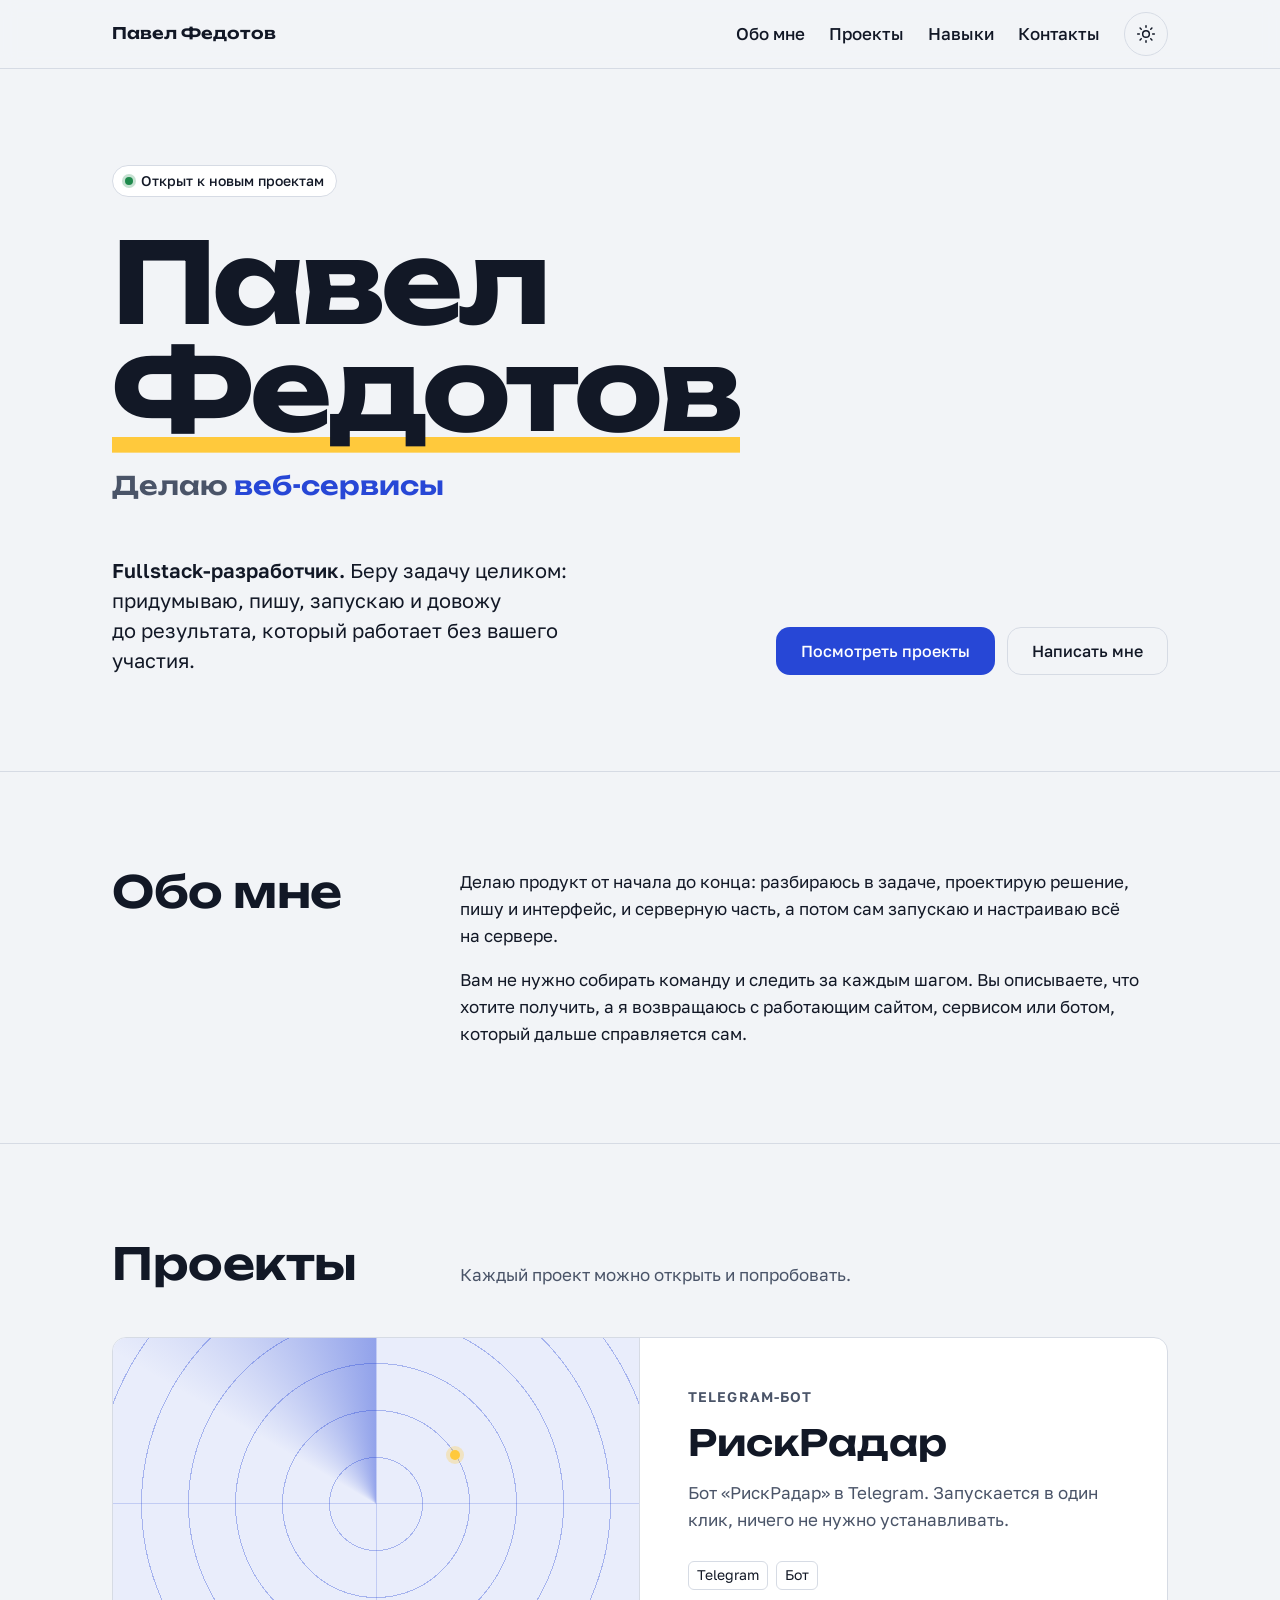
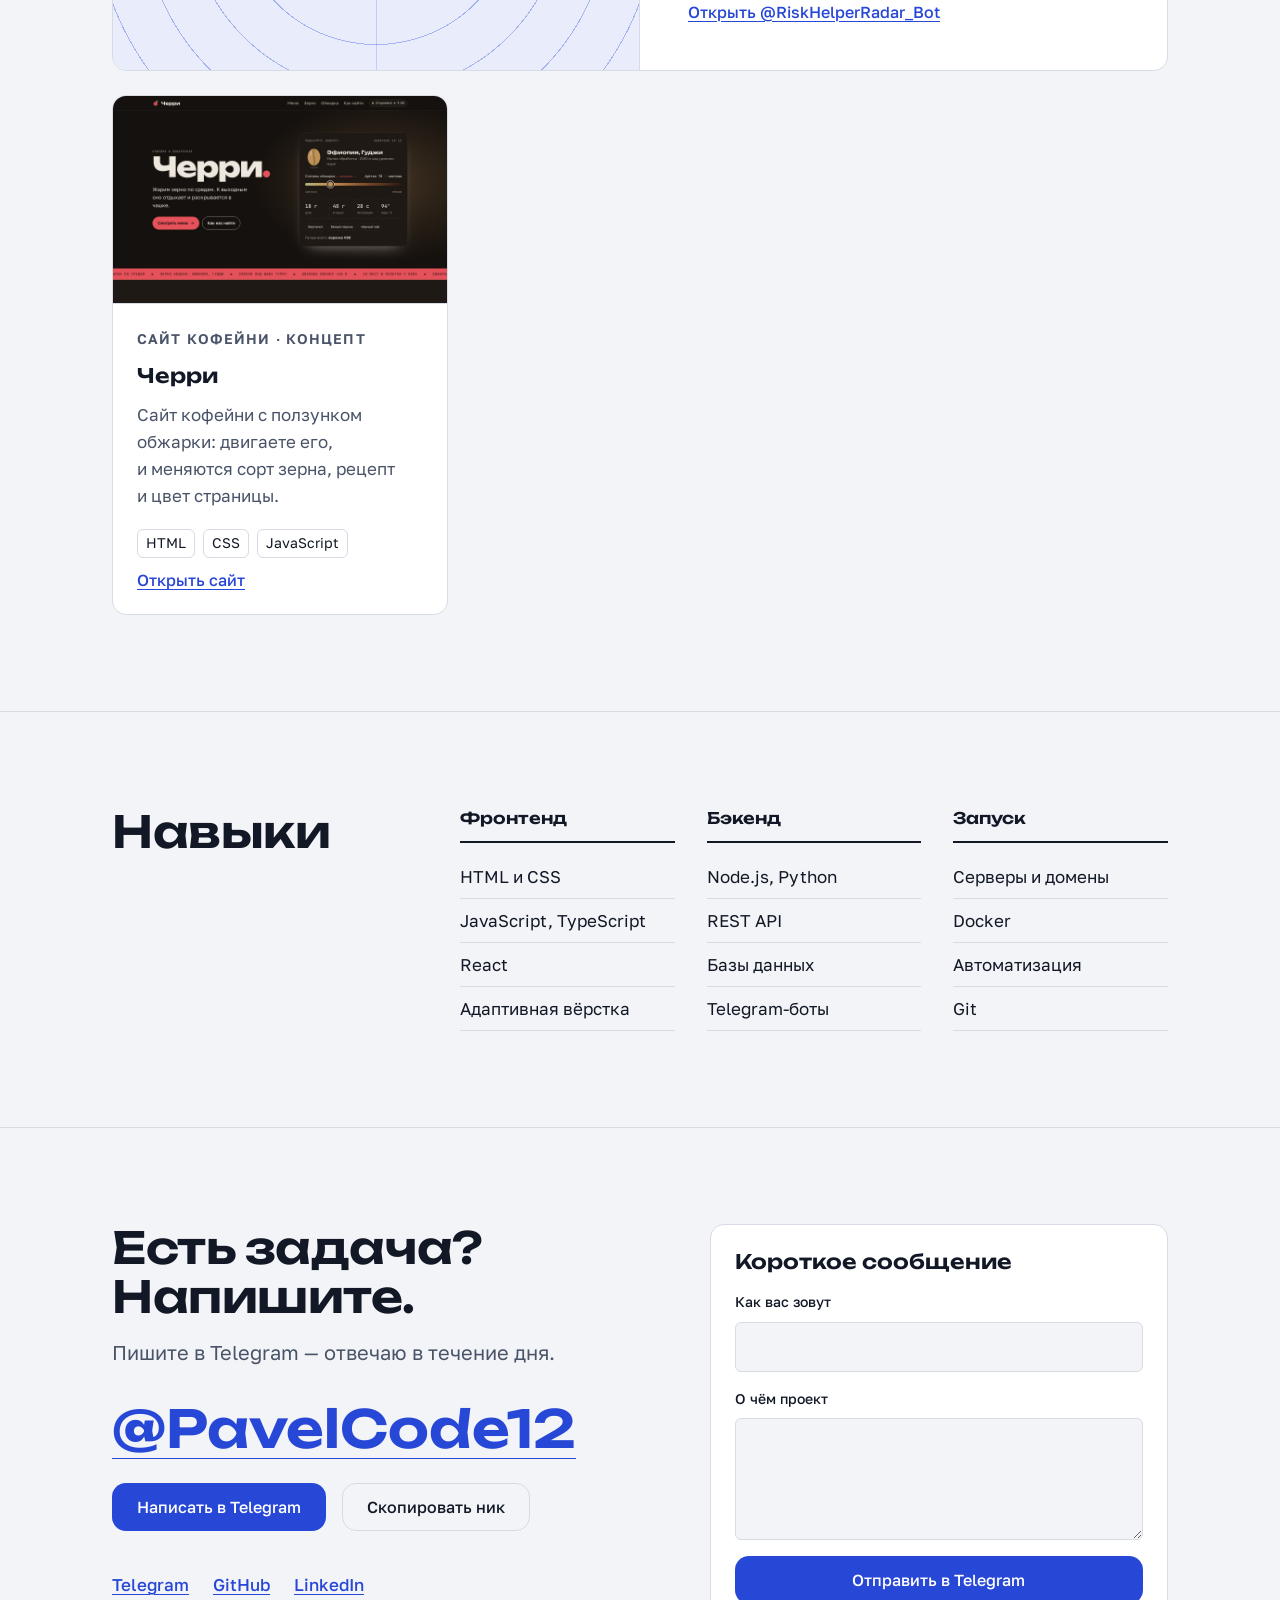
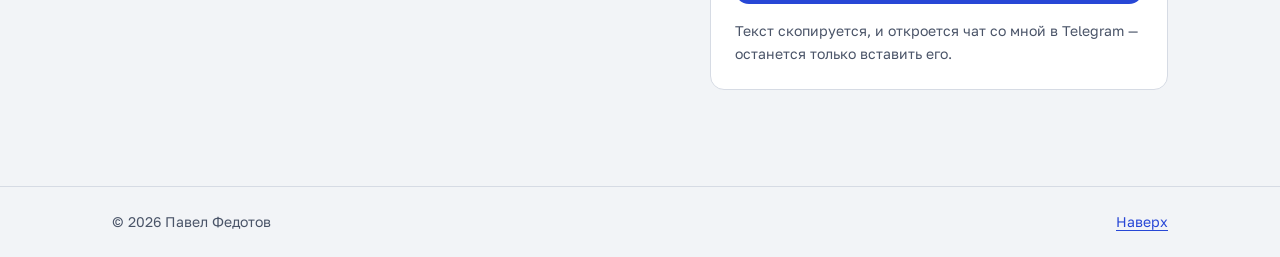
==== commit 885ffd57: "Add files via upload" ====
--- a/index.html
+++ b/index.html
@@ -99,14 +99,13 @@
             </div>
           </li>
 
-          <li class="card card-full card-flip reveal">
+          <li class="card reveal">
             <img class="cover cover-shot" src="img/cherry.jpg" width="1440" height="900" alt="Первый экран сайта кофейни «Черри»: крупное название и карточка с ползунком степени обжарки" loading="lazy">
             <div class="card-body">
               <p class="card-kicker">Сайт кофейни · концепт</p>
               <h3>Черри</h3>
-              <p>Одностраничный сайт кофейни и&nbsp;обжарочной. На&nbsp;первом экране ползунок обжарки: двигаете его, и&nbsp;меняются сорт зерна, рецепт эспрессо и&nbsp;цвет страницы.</p>
-              <p>Меню с&nbsp;вкладками, зерно недели на&nbsp;шкале Agtron, часы работы с&nbsp;подсветкой сегодняшнего дня, светлая и&nbsp;тёмная темы.</p>
-              <ul class="tags"><li>HTML</li><li>CSS</li><li>JavaScript</li><li>Анимации</li><li>Адаптив</li></ul>
+              <p>Сайт кофейни с&nbsp;ползунком обжарки: двигаете его, и&nbsp;меняются сорт зерна, рецепт и&nbsp;цвет страницы.</p>
+              <ul class="tags"><li>HTML</li><li>CSS</li><li>JavaScript</li></ul>
               <a class="card-link" href="projects/cherry/" target="_blank" rel="noopener">Открыть сайт</a>
             </div>
           </li>
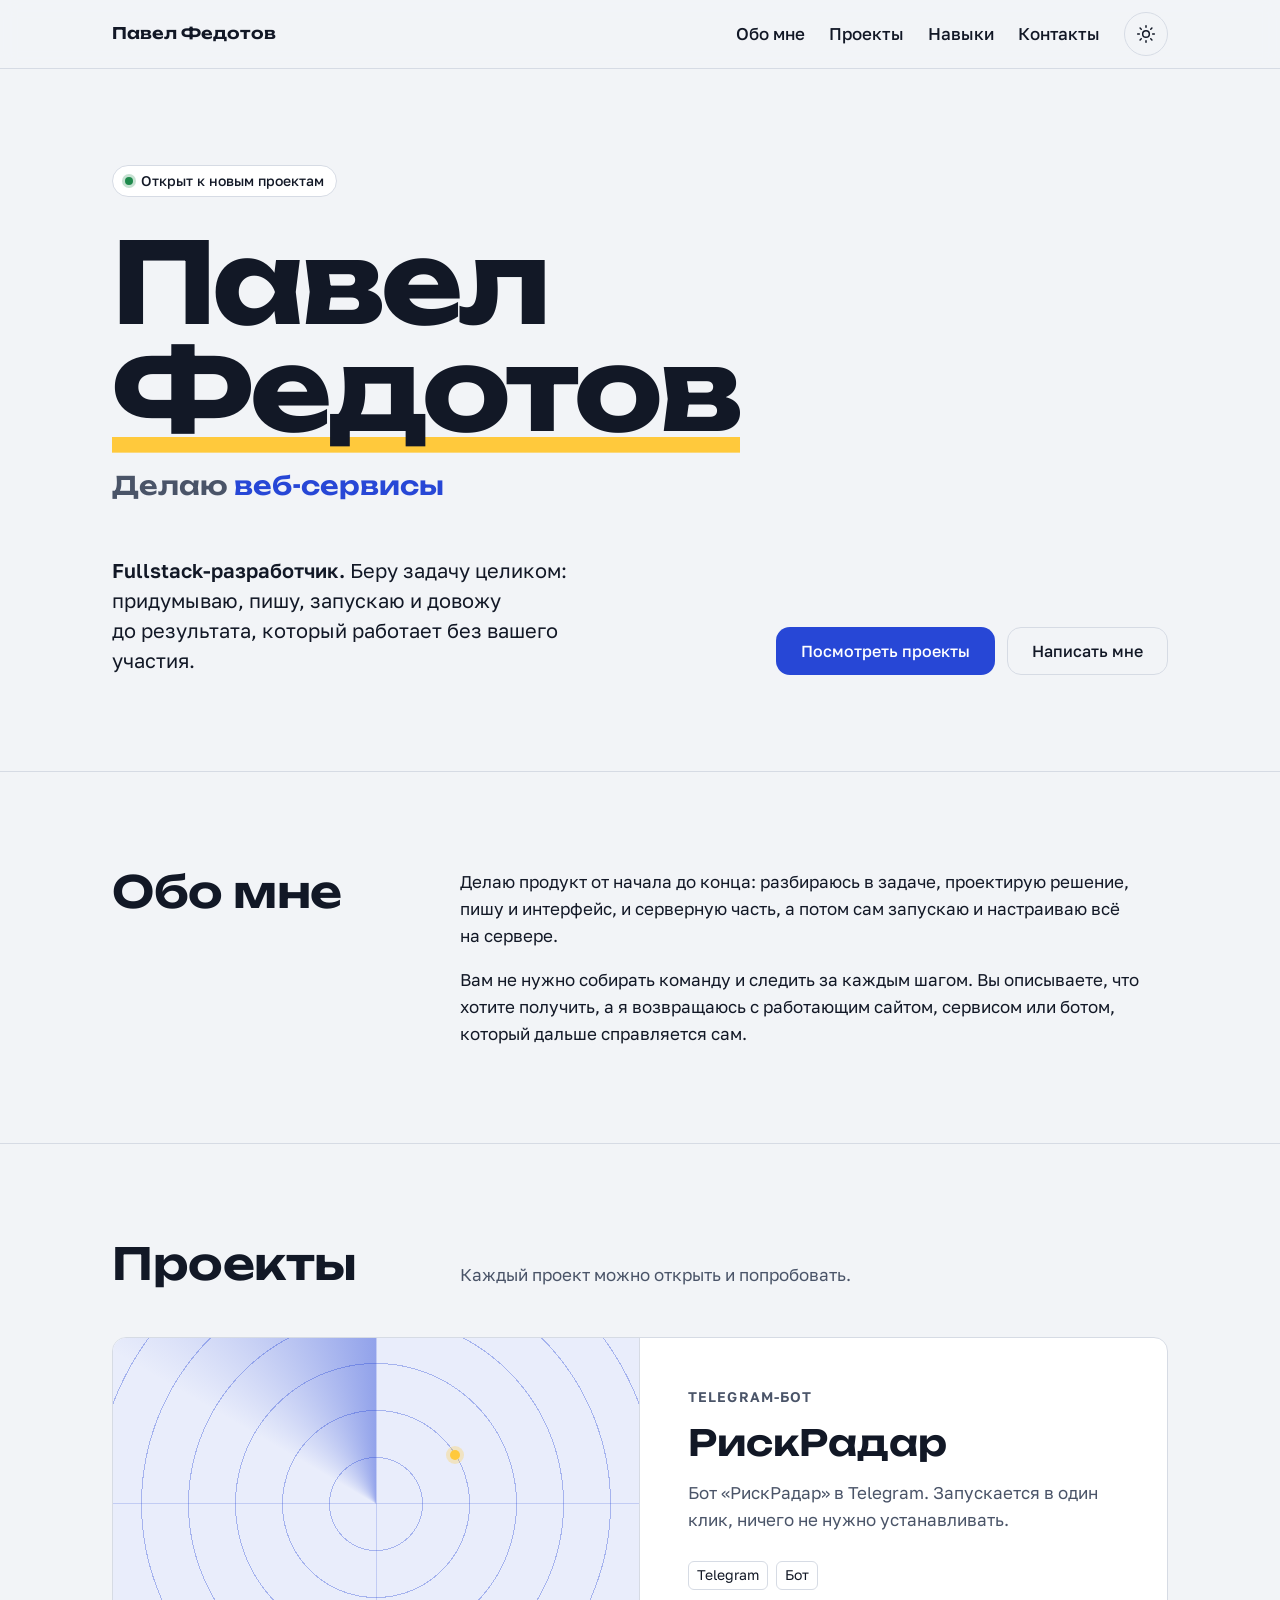
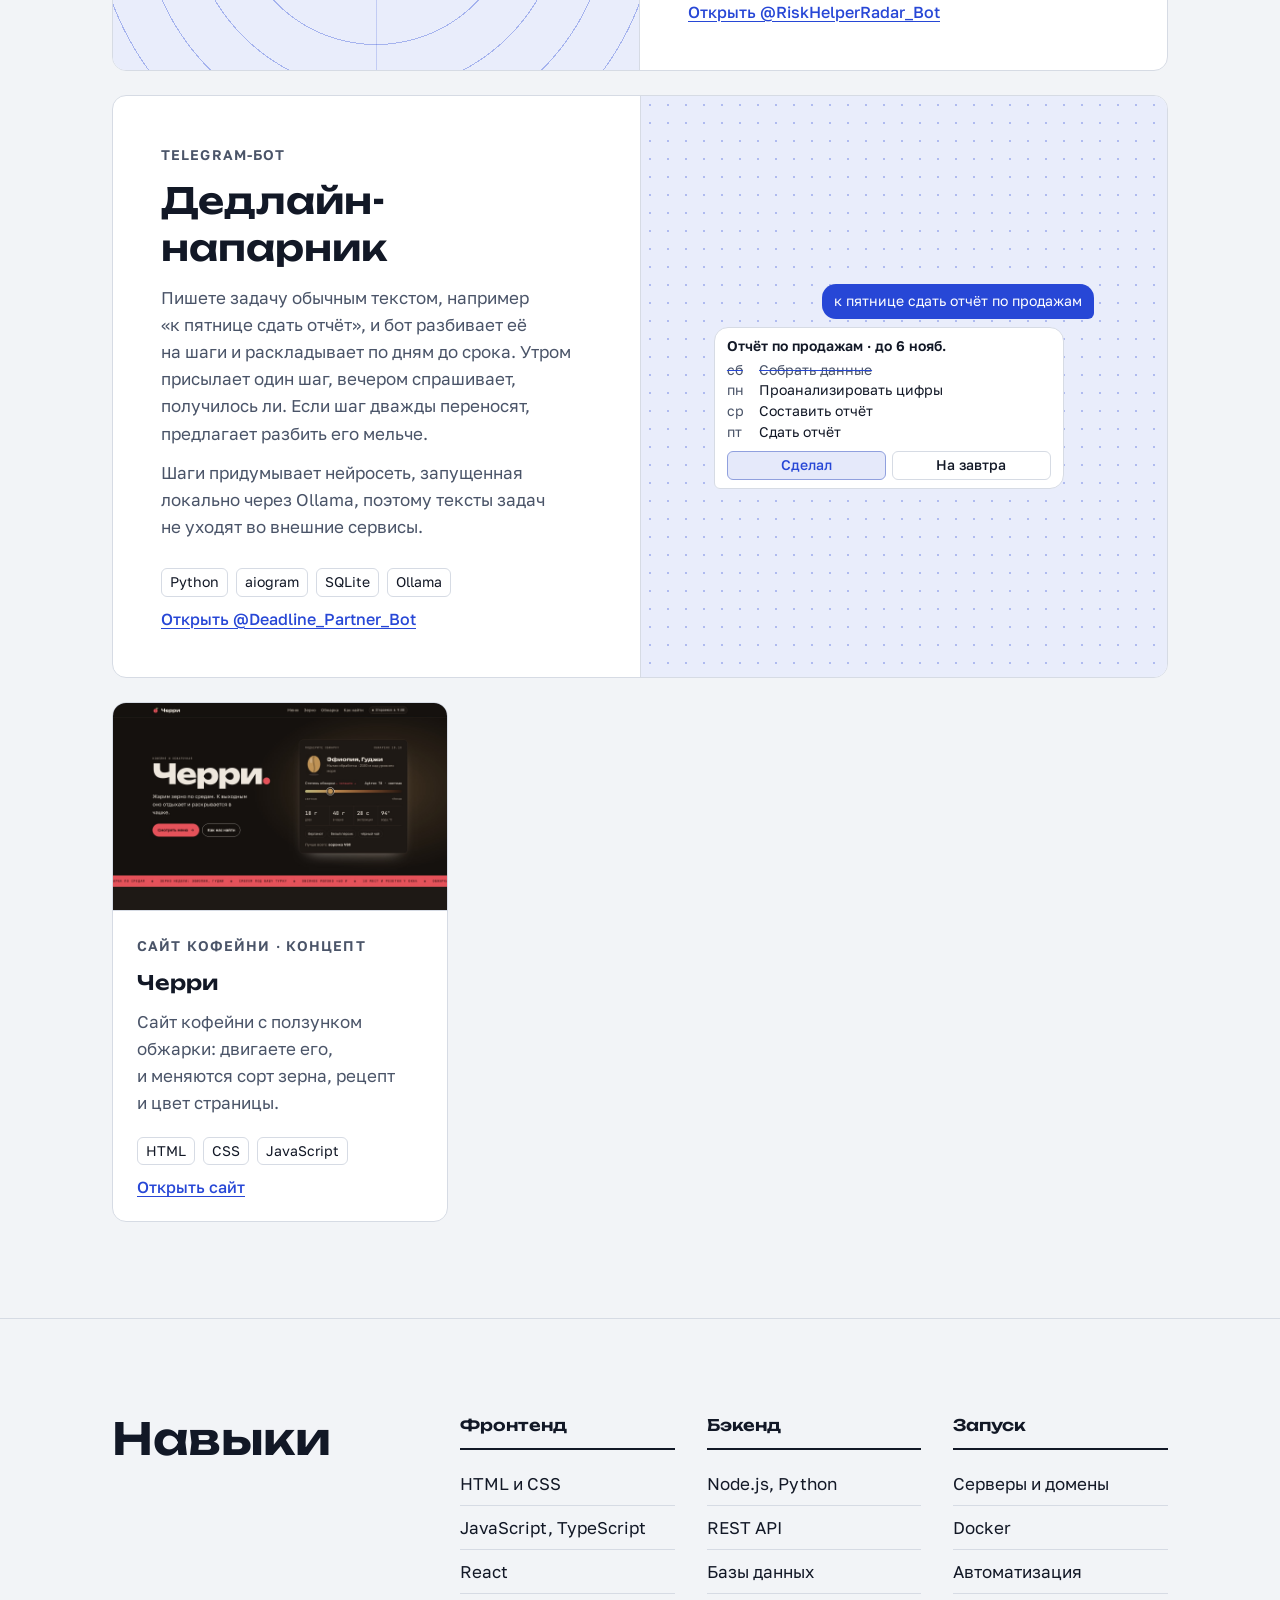
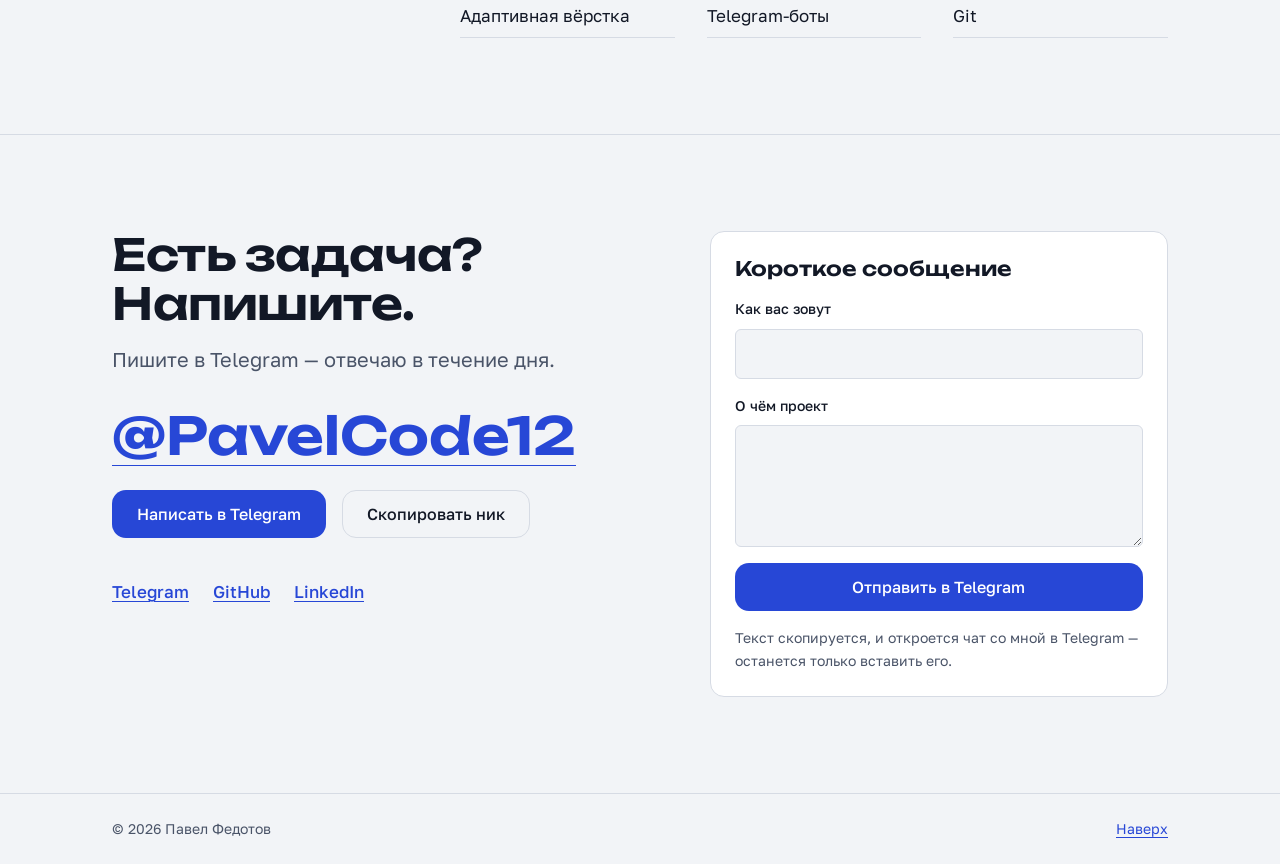
==== commit d25c15c2: "Add files via upload" ====
--- a/index.html
+++ b/index.html
@@ -99,6 +99,32 @@
             </div>
           </li>
 
+          <li class="card card-full card-flip reveal">
+            <div class="cover cover-chat" aria-hidden="true">
+              <div class="chat">
+                <p class="bubble bubble-me">к пятнице сдать отчёт по продажам</p>
+                <div class="bubble bubble-bot">
+                  <p class="chat-title">Отчёт по продажам · до 6 нояб.</p>
+                  <ol class="chat-steps">
+                    <li class="is-done"><span>сб</span>Собрать данные</li>
+                    <li><span>пн</span>Проанализировать цифры</li>
+                    <li><span>ср</span>Составить отчёт</li>
+                    <li><span>пт</span>Сдать отчёт</li>
+                  </ol>
+                  <p class="chat-actions"><span class="chat-btn chat-btn-main">Сделал</span><span class="chat-btn">На завтра</span></p>
+                </div>
+              </div>
+            </div>
+            <div class="card-body">
+              <p class="card-kicker">Telegram-бот</p>
+              <h3>Дедлайн-напарник</h3>
+              <p>Пишете задачу обычным текстом, например «к&nbsp;пятнице сдать отчёт», и&nbsp;бот разбивает её на&nbsp;шаги и&nbsp;раскладывает по&nbsp;дням до&nbsp;срока. Утром присылает один шаг, вечером спрашивает, получилось&nbsp;ли. Если шаг дважды переносят, предлагает разбить его мельче.</p>
+              <p>Шаги придумывает нейросеть, запущенная локально через Ollama, поэтому тексты задач не&nbsp;уходят во&nbsp;внешние сервисы.</p>
+              <ul class="tags"><li>Python</li><li>aiogram</li><li>SQLite</li><li>Ollama</li></ul>
+              <a class="card-link" href="https://t.me/Deadline_Partner_Bot" target="_blank" rel="noopener">Открыть @Deadline_Partner_Bot</a>
+            </div>
+          </li>
+
           <li class="card reveal">
             <img class="cover cover-shot" src="img/cherry.jpg" width="1440" height="900" alt="Первый экран сайта кофейни «Черри»: крупное название и карточка с ползунком степени обжарки" loading="lazy">
             <div class="card-body">
--- a/style.css
+++ b/style.css
@@ -346,6 +346,25 @@
   background: var(--accent); box-shadow: 0 0 0 4px color-mix(in srgb, var(--accent) 30%, transparent);
 }
 
+/* Обложка Дедлайн-напарника — макет чата с планом */
+.cover-chat {
+  display: grid; place-items: center; padding: var(--s-4); container-type: inline-size;
+  background-image: radial-gradient(color-mix(in srgb, var(--primary) 30%, transparent) 1px, transparent 1.5px);
+  background-size: 18px 18px;
+}
+.chat { display: grid; gap: var(--s-2); width: min(100%, 380px); font-size: clamp(11px, 3.4cqi, 14px); line-height: 1.35; }
+.bubble { padding: .6em .85em; border-radius: var(--r-md); }
+.bubble-me { justify-self: end; max-width: 80%; background: var(--primary); color: var(--on-primary); border-bottom-right-radius: var(--r-sm); }
+.bubble-bot { justify-self: start; width: 92%; background: var(--surface); color: var(--text); border: 1px solid var(--border); border-bottom-left-radius: var(--r-sm); }
+.chat-title { font-weight: 600; margin-bottom: .35em; }
+.chat-steps { display: grid; gap: .15em; list-style: none; padding: 0; }
+.chat-steps li { display: flex; gap: .6em; align-items: baseline; }
+.chat-steps span { flex: none; width: 1.7em; color: var(--muted); }
+.chat-steps .is-done { color: var(--muted); text-decoration: line-through; text-decoration-color: var(--primary); }
+.chat-actions { display: flex; gap: .4em; margin-top: .6em; }
+.chat-btn { flex: 1; padding: .3em .5em; text-align: center; font-weight: 500; border: 1px solid var(--border); border-radius: var(--r-sm); color: var(--text); }
+.chat-btn-main { background: color-mix(in srgb, var(--primary) 12%, var(--surface)); border-color: color-mix(in srgb, var(--primary) 40%, var(--border)); color: var(--primary); }
+
 /* Карточки: подъём, увеличение обложки и пятно света за курсором */
 .card { transition: box-shadow .3s, border-color .3s, transform .3s cubic-bezier(.2,.7,.2,1); }
 .card::before {
